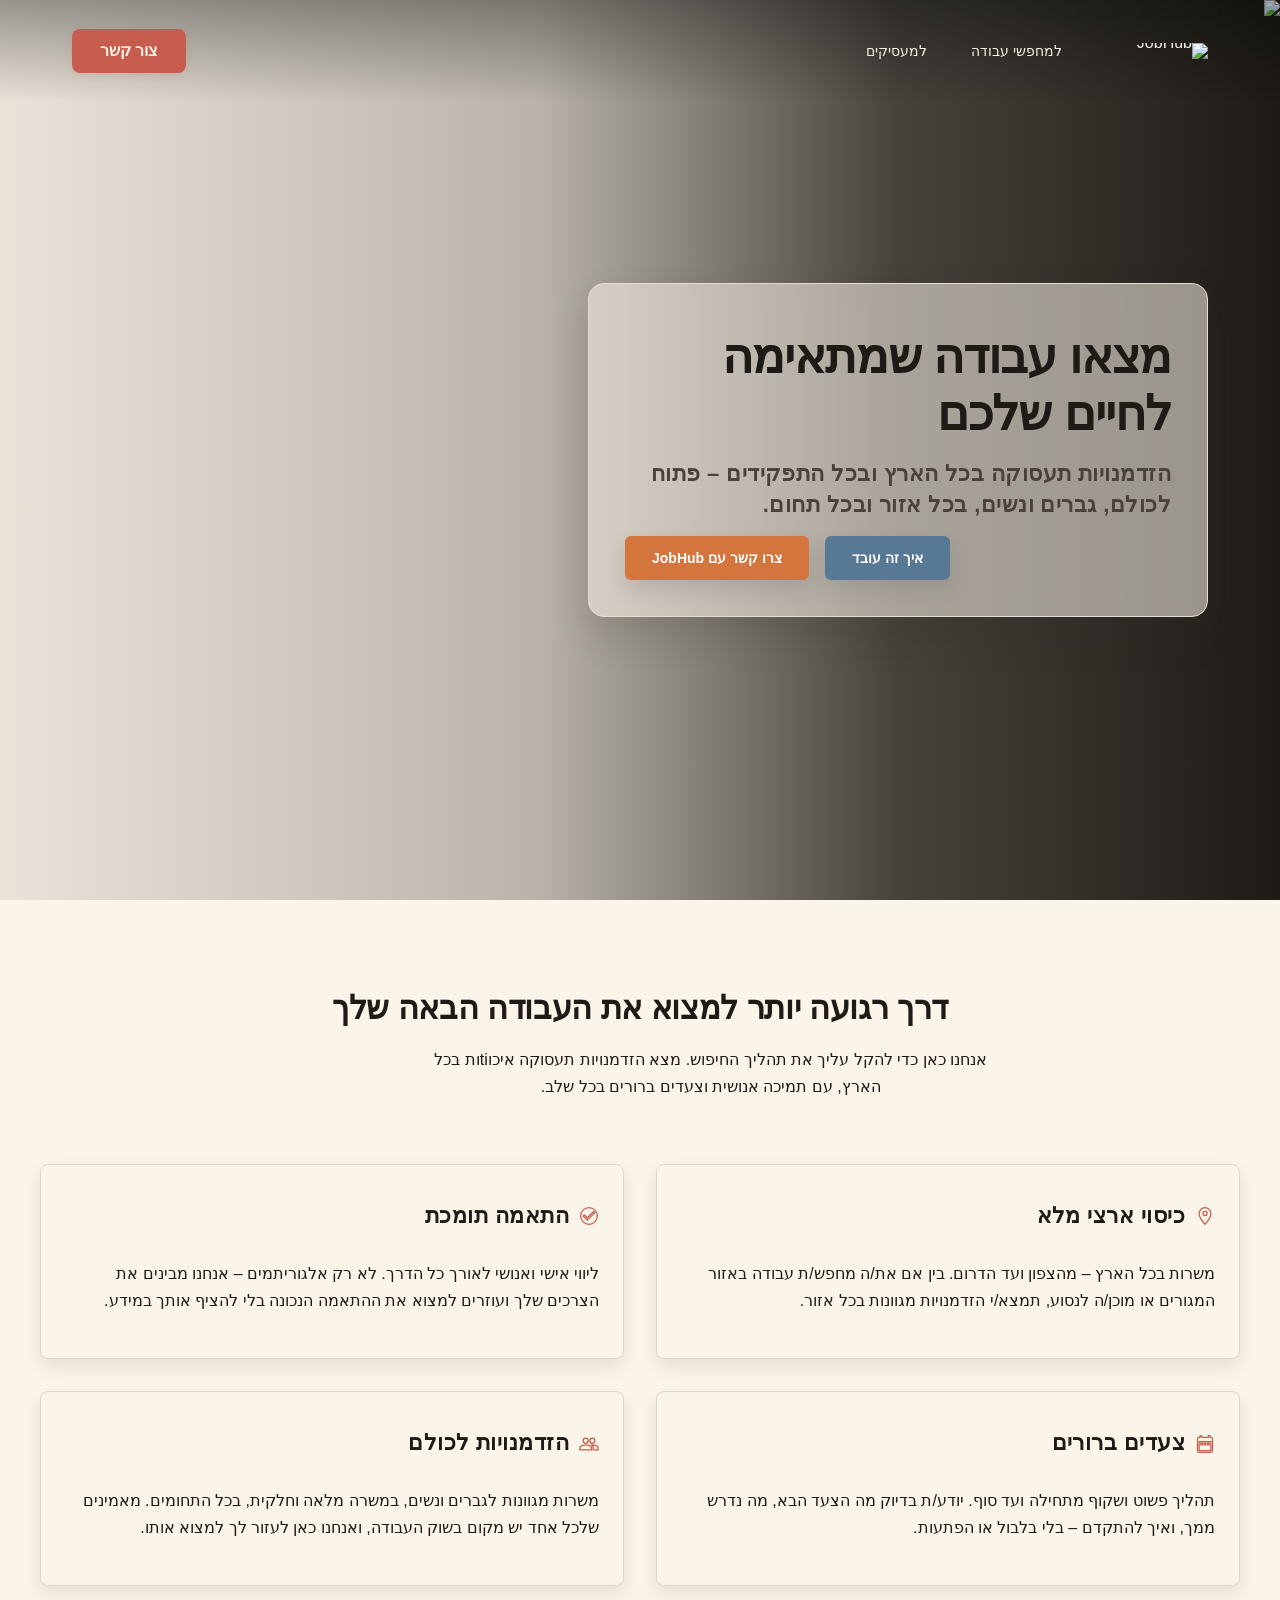
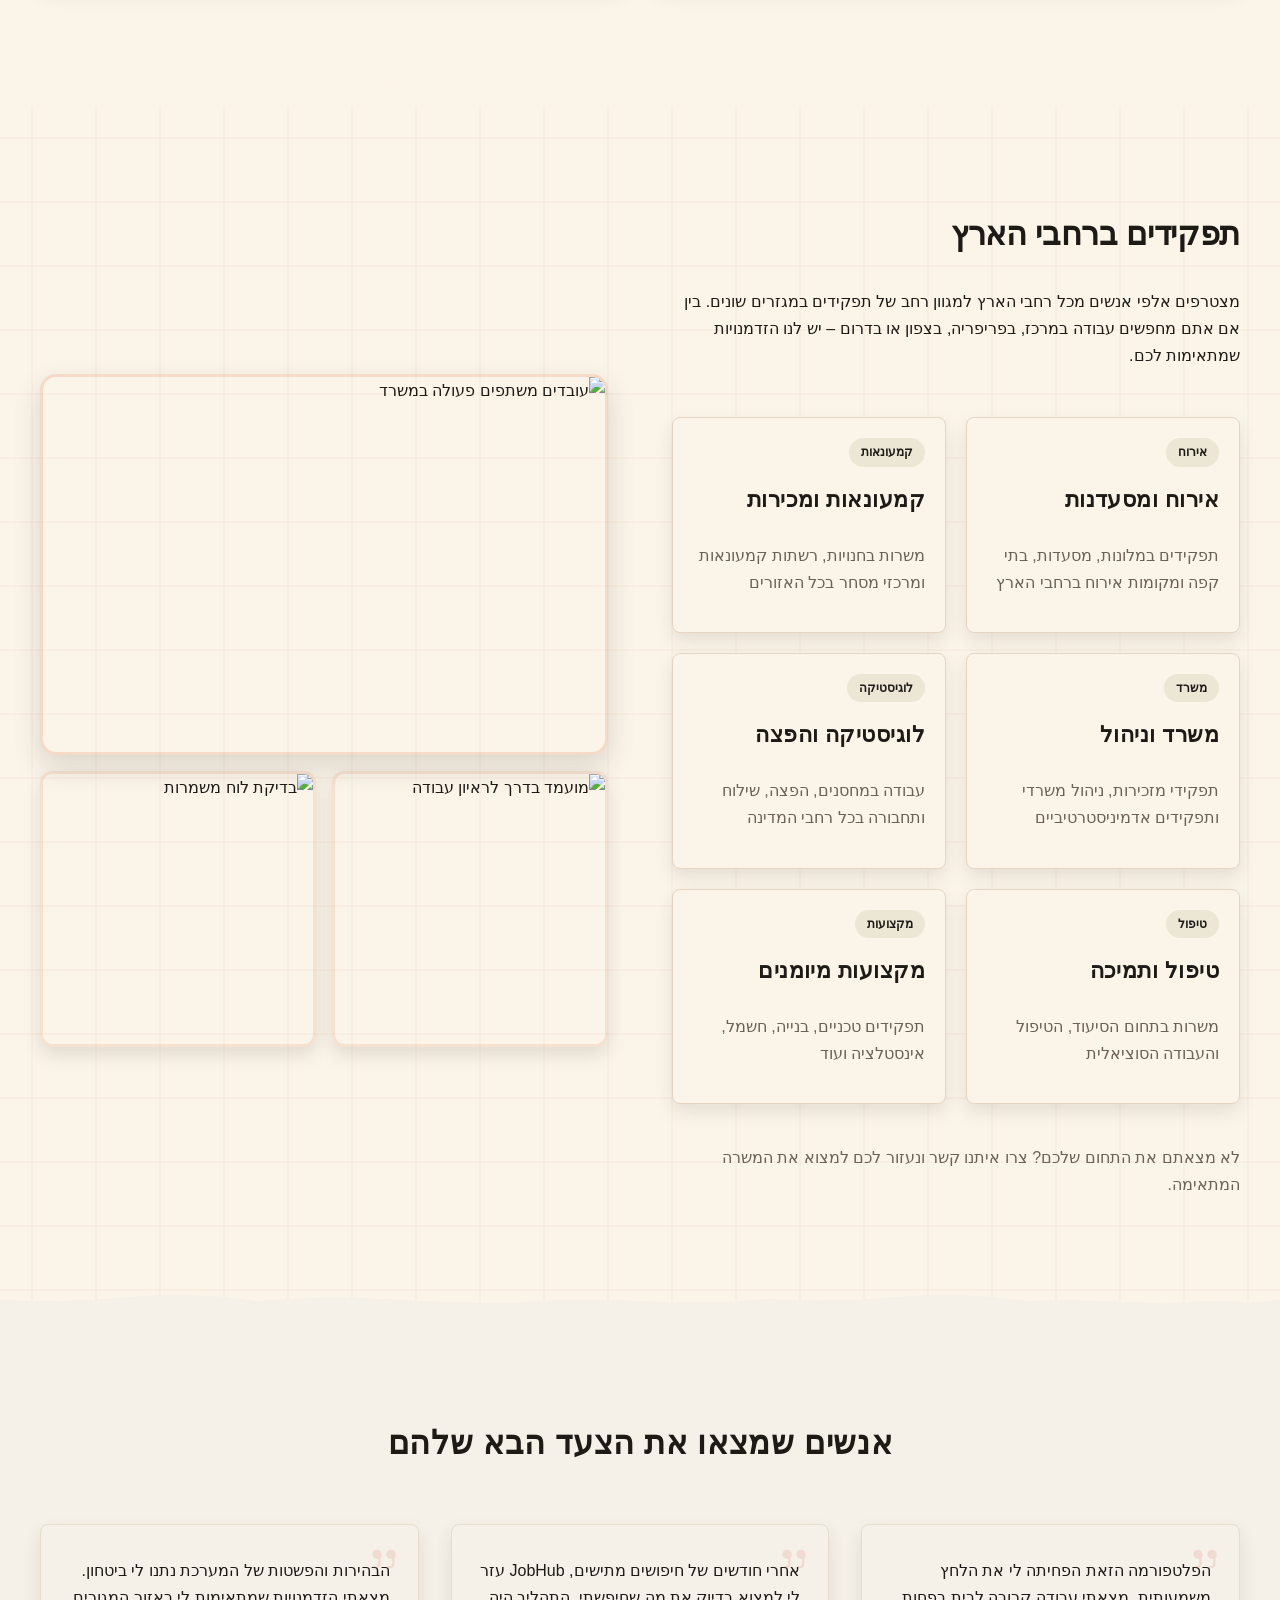
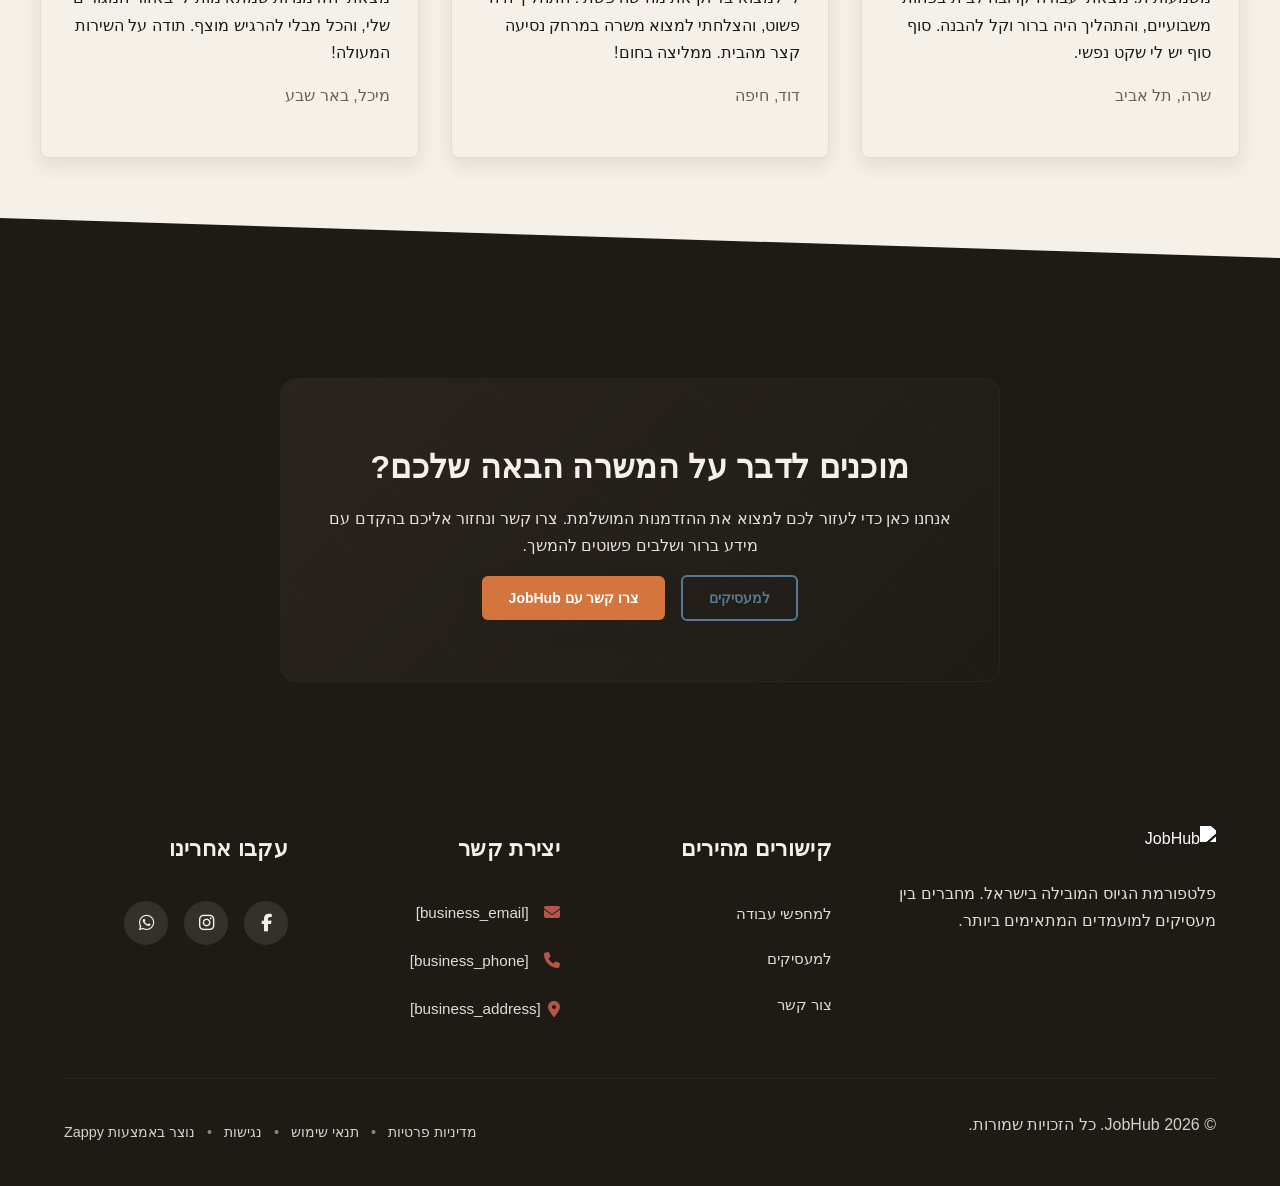
==== public/index.html @ 1d5aaf72 "Initial website commit" ====
<!doctype html><html dir="rtl" lang="he"><head><meta charset="UTF-8"><meta content="width=device-width,initial-scale=1" name="viewport"><meta content="index, follow" name="robots"><title>לוחות דרושים חינמיים לכל המשרות בארץ — JobHub</title><meta content="פלטפורמת הדרושים המובילה בישראל מחברת מעסיקים ומועמדים. גלה אלפי משרות בכל התחומים והאזורים. הצטרף עכשיו והתחל לחפש עבודה בחינם!" name="description"><meta content="לוחות דרושים חינמיים, משרות פנויות, חיפוש עבודה, job boards online, free job boards" name="keywords"><script>!function(){"use strict";var t="a0ca5b32-3d17-4316-a028-c97b0a8980de",e="https://api.zappy5.com/api/analytics/track",a=18e5,n=2592e6,o=!0,i=!0,r=!0;var s=function(){var e="zappy_visitor_"+t,a=null;try{if(a=localStorage.getItem(e)){var o=JSON.parse(a),i=Date.now();if(i-o.created<n)return o.lastSeen=i,localStorage.setItem(e,JSON.stringify(o)),o.id}}catch(t){console.warn("Zappy Analytics: LocalStorage not available")}var r="zv_"+Date.now()+"_"+Math.random().toString(36).substr(2,9);try{localStorage.setItem(e,JSON.stringify({id:r,created:Date.now(),lastSeen:Date.now()}))}catch(t){}return r}(),c=function(){var e="zappy_session_"+t,n=null;try{if(n=sessionStorage.getItem(e)){var o=JSON.parse(n),i=Date.now();if(i-o.timestamp<a)return o.timestamp=i,sessionStorage.setItem(e,JSON.stringify(o)),o.id}}catch(t){console.warn("Zappy Analytics: SessionStorage not available")}var r="zs_"+Date.now()+"_"+Math.random().toString(36).substr(2,9);try{sessionStorage.setItem(e,JSON.stringify({id:r,timestamp:Date.now()}))}catch(t){}return r}();function l(a,n){n=n||{};var o={website_id:t,event_type:a,page_path:window.location.pathname,referrer:document.referrer||"direct",visitor_id:s,session_id:c,metadata:n};if(navigator.sendBeacon){var i=new Blob([JSON.stringify(o)],{type:"application/json"});navigator.sendBeacon(e,i)}else fetch(e,{method:"POST",headers:{"Content-Type":"application/json"},body:JSON.stringify(o),keepalive:!0}).catch(function(t){console.warn("Zappy Analytics: Failed to track event",t)})}o&&l("pageview",{title:document.title,url:window.location.href}),i&&document.addEventListener("click",function(t){var e=t.target;if("BUTTON"===e.tagName||e.closest("button")){var a="BUTTON"===e.tagName?e:e.closest("button");l("click",{element:"button",text:a.textContent.trim().substring(0,100),id:a.id||null,class:a.className||null})}else if("A"===e.tagName||e.closest("a")){var n="A"===e.tagName?e:e.closest("a");l("navigation",{element:"link",text:n.textContent.trim().substring(0,100),href:n.href,external:n.hostname!==window.location.hostname})}},!0),r&&document.addEventListener("submit",function(t){var e=t.target;l("form_submit",{form_id:e.id||null,form_name:e.name||null,form_action:e.action||null,form_method:e.method||"GET"})},!0);var d=Date.now();window.addEventListener("beforeunload",function(){l("page_unload",{time_on_page:Math.floor((Date.now()-d)/1e3),page_path:window.location.pathname})}),window.zappyAnalytics={track:l,getVisitorId:function(){return s},getSessionId:function(){return c}}}()</script><meta content="לוחות דרושים חינמיים לכל המשרות בארץ — JobHub" property="og:title"><meta content="פלטפורמת הדרושים המובילה בישראל מחברת מעסיקים ומועמדים. גלה אלפי משרות בכל התחומים והאזורים. הצטרף עכשיו והתחל לחפש עבודה בחינם!" property="og:description"><meta content="website" property="og:type"><meta content="he_IL" property="og:locale"><meta content="summary_large_image" name="twitter:card"><meta content="לוחות דרושים חינמיים לכל המשרות בארץ — JobHub" name="twitter:title"><meta content="פלטפורמת הדרושים המובילה בישראל מחברת מעסיקים ומועמדים. גלה אלפי משרות בכל התחומים והאזורים. הצטרף עכשיו והתחל לחפש עבודה בחינם!" name="twitter:description"><link href="https://cdnjs.cloudflare.com/ajax/libs/font-awesome/6.4.0/css/all.min.css" rel="stylesheet"><link href="/assets/favicon.ico" rel="icon" type="image/x-icon"><link href="/assets/favicon-16x16.png" rel="icon" type="image/png" sizes="16x16"><link href="/assets/favicon-32x32.png" rel="icon" type="image/png" sizes="32x32"><link href="/assets/favicon-48x48.png" rel="icon" type="image/png" sizes="48x48"><link href="/assets/favicon-192x192.png" rel="icon" type="image/png" sizes="192x192"><link href="/assets/favicon-512x512.png" rel="icon" type="image/png" sizes="512x512"><link href="/assets/apple-touch-icon.png" rel="apple-touch-icon"><link href="https://cdn.jsdelivr.net/npm/vanilla-cookieconsent@3/dist/cookieconsent.css" rel="stylesheet"><script src="https://cdn.jsdelivr.net/npm/vanilla-cookieconsent@3/dist/cookieconsent.umd.js"></script><script src="https://cdn.jsdelivr.net/gh/mickidum/acc_toolbar/acctoolbar/acctoolbar.min.js"></script><link href="/styles.css" rel="stylesheet"><style id="zappy-dropdown-submenu-styles">#navMenu li:has(.sub-menu),.nav-menu li:has(.sub-menu),.navbar li:has(.sub-menu),nav li:has(.sub-menu){position:relative}#navMenu .sub-menu,.nav-menu .sub-menu,.navbar .sub-menu,nav .sub-menu{display:block!important;position:absolute!important;top:100%;left:0;min-width:220px;background:#fff;border-radius:8px;box-shadow:0 8px 25px rgba(0,0,0,.15);padding:8px 0;opacity:0;visibility:hidden;transform:translateY(10px);transition:all .3s ease;z-index:1000;list-style:none;pointer-events:none}#navMenu li:hover>.sub-menu,.nav-menu li:hover>.sub-menu,.navbar li:hover>.sub-menu,nav li:hover>.sub-menu{opacity:1!important;visibility:visible!important;transform:translateY(0)!important;pointer-events:auto!important}.sub-menu li{list-style:none;margin:0;padding:0}.sub-menu a{display:block!important;padding:10px 16px!important;color:var(--text-dark,#333)!important;font-weight:500;text-decoration:none;white-space:nowrap;transition:background-color .2s}.sub-menu a:hover{background-color:#f5f5f5}[dir=rtl] .nav-menu .sub-menu,[dir=rtl] .navbar .sub-menu,[dir=rtl] nav .sub-menu,html[lang=ar] .nav-menu .sub-menu,html[lang=ar] .navbar .sub-menu,html[lang=ar] nav .sub-menu,html[lang=he] .nav-menu .sub-menu,html[lang=he] .navbar .sub-menu,html[lang=he] nav .sub-menu{left:auto!important;right:0!important}.sub-menu:empty,.sub-menu:not(:has(li)),.sub-menu:not(:has(li:not(.zappy-hidden-menu-item))){display:none!important;opacity:0!important;visibility:hidden!important;pointer-events:none!important}li:has(.menu-group-title):hover>.sub-menu{opacity:1!important;visibility:visible!important;transform:translateY(0)!important;pointer-events:auto!important}#navMenu>li>.menu-group-title,.nav-menu>li>.menu-group-title{display:inline-block;padding:.5rem 1rem;cursor:default;user-select:none}@media (max-width:768px){#navMenu .sub-menu,.nav-menu .sub-menu,.navbar .sub-menu,nav .sub-menu{position:static!important;transform:none!important;box-shadow:none!important;background:0 0!important;max-height:0;overflow:hidden;opacity:0;visibility:hidden;transition:max-height .3s ease,opacity .3s ease;padding:0!important;border-radius:0!important}.sub-menu.mobile-expanded{max-height:500px!important;opacity:1!important;visibility:visible!important;padding:8px 0 8px 16px!important}[dir=rtl] .sub-menu.mobile-expanded,html[lang=he] .sub-menu.mobile-expanded{padding:8px 16px 8px 0!important}#navMenu li:hover>.sub-menu,.nav-menu li:hover>.sub-menu,.navbar li:hover>.sub-menu,nav li:hover>.sub-menu{opacity:0;visibility:hidden;pointer-events:none}#navMenu li>.sub-menu.mobile-expanded,.nav-menu li>.sub-menu.mobile-expanded,.navbar li>.sub-menu.mobile-expanded,nav li>.sub-menu.mobile-expanded{opacity:1!important;visibility:visible!important;pointer-events:auto!important}#navMenu li:has(.sub-menu),.nav-menu li:has(.sub-menu),.navbar li:has(.sub-menu),nav li:has(.sub-menu){display:flex!important;flex-wrap:wrap!important;align-items:center!important;position:relative!important;min-height:44px!important}#navMenu li:has(.sub-menu)>a,.nav-menu li:has(.sub-menu)>a,.navbar li:has(.sub-menu)>a,nav li:has(.sub-menu)>a{flex:1!important;min-width:0!important}#navMenu li:has(.sub-menu)>.menu-group-title,.nav-menu li:has(.sub-menu)>.menu-group-title,.navbar li:has(.sub-menu)>.menu-group-title,nav li:has(.sub-menu)>.menu-group-title{flex:1!important;min-width:0!important;padding:0!important;line-height:inherit!important}#navMenu li:has(.sub-menu)>.sub-menu,.nav-menu li:has(.sub-menu)>.sub-menu,.navbar li:has(.sub-menu)>.sub-menu,nav li:has(.sub-menu)>.sub-menu{flex-basis:100%!important;width:100%!important}#navMenu li:has(.sub-menu)>a [class*=arrow],#navMenu li:has(.sub-menu)>a [class*=chevron],.nav-menu li:has(.sub-menu)>a .fa-angle-down,.nav-menu li:has(.sub-menu)>a .fa-chevron-down,.nav-menu li:has(.sub-menu)>a [class*=arrow],.nav-menu li:has(.sub-menu)>a [class*=chevron],nav li:has(.sub-menu)>a [class*=arrow],nav li:has(.sub-menu)>a [class*=chevron]{display:none!important;visibility:hidden!important}.mobile-submenu-toggle{display:flex!important;align-items:center!important;justify-content:center!important;width:44px!important;height:auto!important;background:0 0!important;border:none!important;cursor:pointer!important;color:var(--text-light)!important;position:static!important;flex-shrink:0!important;align-self:stretch!important;z-index:2!important;padding:0!important;margin:0!important}.mobile-submenu-toggle::after{content:''!important;width:0!important;height:0!important;border-left:6px solid transparent!important;border-right:6px solid transparent!important;border-top:7px solid currentColor!important;transition:transform .3s ease!important}.mobile-submenu-toggle.expanded::after{transform:rotate(180deg)!important}.sub-menu a{padding:10px 0!important;display:block!important;color:var(--text-light)!important}.navbar .sub-menu li a,.zappy-products-dropdown .sub-menu a,nav.navbar .sub-menu li a{color:var(--text-light)!important}}@media (min-width:769px){.mobile-submenu-toggle{display:none!important}}</style><style id="mobile-lang-menu-deployed-css">@media (max-width:768px){.lang-switcher,.nav-container .lang-switcher,.nav-cta-container .lang-switcher,.nav-ecommerce-icons .lang-switcher,.nav-icons-left .lang-switcher,.navbar .lang-switcher,.navbar .nav-cta-container .lang-switcher{display:none!important}.mobile-lang-menu{width:100%;border-top:1px solid rgba(128,128,128,.2);padding:8px 0 0 0;margin-top:8px}.mobile-lang-toggle{display:flex!important;align-items:center;justify-content:space-between;width:100%;padding:12px 16px;background:0 0;border:none;cursor:pointer;font-size:15px;color:inherit;font-family:inherit}.mobile-lang-toggle::after{content:'';display:inline-block;width:8px;height:8px;border-right:2px solid currentColor;border-bottom:2px solid currentColor;transform:rotate(45deg);transition:transform .3s ease;margin-left:8px}.mobile-lang-toggle.expanded::after{transform:rotate(-135deg)}.mobile-lang-options{max-height:0;overflow:hidden;transition:max-height .3s ease}.mobile-lang-options.expanded{max-height:300px}.mobile-lang-option{display:flex!important;align-items:center;gap:10px;padding:10px 24px;text-decoration:none;color:inherit;font-size:14px;font-family:inherit}.mobile-lang-option:hover{background:rgba(128,128,128,.1)}.mobile-lang-option.active{font-weight:600;opacity:.7;pointer-events:none}.mobile-lang-option img{width:20px;height:20px;border-radius:50%}}@media (min-width:769px){.mobile-lang-menu{display:none!important}}</style><style id="zappy-widget-visibility">#mic-access-tool-box,#mic-access-tool-general-button,#mic-init-access-tool #mic-access-tool-box,#mic-init-access-tool #mic-access-tool-general-button,#mic-init-access-tool .mic-access-tool-general-button,._access-icon,._access-menu,.mic-access-tool-box,.mic-access-tool-general-button,div[id*=mic-access-tool-box]{display:none!important;visibility:hidden!important;opacity:0!important;pointer-events:none!important}</style></head><body><nav class="navbar" dir="rtl"><button aria-label="Menu" class="mobile-toggle" id="mobileToggle"><svg viewbox="0 0 24 24" fill="none" height="24" width="24" class="hamburger-icon"><path d="M3 12h18M3 6h18M3 18h18" stroke="currentColor" stroke-linecap="round" stroke-width="2"></path></svg><svg viewbox="0 0 24 24" fill="none" height="24" width="24" class="close-icon" style="display:none"><path d="M18 6L6 18M6 6l12 12" stroke="currentColor" stroke-linecap="round" stroke-width="2"></path></svg></button><button aria-label="Call" class="phone-header-btn" data-phone="[business_phone]"><svg viewbox="0 0 24 24" fill="currentColor" height="20" width="20"><path d="M22 16.92v3a2 2 0 0 1-2.18 2 19.79 19.79 0 0 1-8.63-3.07 19.5 19.5 0 0 1-6-6 19.79 19.79 0 0 1-3.07-8.67A2 2 0 0 1 4.11 2h3a2 2 0 0 1 2 1.72 12.84 12.84 0 0 0 .7 2.81 2 2 0 0 1-.45 2.11L8.09 9.91a16 16 0 0 0 6 6l1.27-1.27a2 2 0 0 1 2.11-.45 12.84 12.84 0 0 0 2.81.7A2 2 0 0 1 22 16.92z"></path></svg></button><div class="nav-container"><div class="nav-right-group"><div class="nav-brand"><a href="/" class="logo-link"><img alt="JobHub" src="/assets/business-logo.webp" class="logo"></a></div><ul class="nav-menu" id="navMenu"><li><a href="/job-seekers">למחפשי עבודה</a></li><li><a href="/employers">למעסיקים</a></li></ul></div><div class="nav-cta-container"><a href="/contact" class="nav-cta-btn">צור קשר</a></div></div></nav><script>window.addEventListener("load",function(){const e=document.querySelector(".navbar, nav, header");if(!e)return void console.log("[Navbar] Navbar element not found");let t=document.getElementById("mobileToggle")||document.querySelector(".mobile-toggle")||document.querySelector(".hamburger")||document.querySelector(".hamburger-menu")||document.querySelector(".menu-toggle")||document.querySelector(".burger-menu")||document.querySelector('[aria-label="Menu"]')||document.querySelector('[aria-label="תפריט"]');const o=document.querySelector(".phone-header-btn"),n=window.getComputedStyle(e);let r=n.backgroundColor;if(console.log("[Navbar] Initial navbar background:",r),"transparent"===r||"rgba(0, 0, 0, 0)"===r||r.startsWith("rgba")&&r.includes(", 0)")){const e=n.backgroundImage;if(e&&"none"!==e)console.log("[Navbar] Navbar has background image/gradient, using dark text"),r="rgb(240, 240, 240)";else{const e=window.getComputedStyle(document.body).backgroundColor;console.log("[Navbar] Navbar transparent, using body background:",e),r=e}}const i=r.match(/\d+/g);if(i&&i.length>=3){const e=(.299*parseInt(i[0])+.587*parseInt(i[1])+.114*parseInt(i[2]))/255;console.log("[Navbar] Mobile button colors preserved from Claude CSS (luminance:",e.toFixed(2)+")");const n=document.createElement("style");n.id="zappy-mobile-nav-fix";document.documentElement.lang;document.documentElement.dir,n.textContent='\n        /* Hide mobile buttons on desktop, show only on mobile */\n        @media (min-width: 769px) {\n          .mobile-toggle,\n          .phone-header-btn {\n            display: none !important;\n          }\n        }\n        \n        /* Show and position mobile buttons correctly on mobile */\n        @media (max-width: 768px) {\n          .mobile-toggle,\n          .phone-header-btn {\n            position: absolute !important;\n            top: 50% !important;\n            transform: translateY(-50%) !important;\n            z-index: 1001 !important;\n            display: flex !important;\n            align-items: center !important;\n            justify-content: center !important;\n            width: 36px !important;\n            height: 36px !important;\n            border-radius: 50% !important;\n            border: none !important;\n            cursor: pointer !important;\n            padding: 6px !important;\n            background: none !important;\n            color: var(--nav-text, var(--text-light)) !important;\n          }\n          \n          /* LTR positioning (default): hamburger LEFT, phone RIGHT */\n          html:not([dir="rtl"]):not([lang="he"]):not([lang="ar"]) .mobile-toggle,\n          html[dir="ltr"] .mobile-toggle {\n            left: 12px !important;\n            right: auto !important;\n          }\n          html:not([dir="rtl"]):not([lang="he"]):not([lang="ar"]) .phone-header-btn,\n          html[dir="ltr"] .phone-header-btn {\n            right: 12px !important;\n            left: auto !important;\n          }\n          \n          /* RTL positioning: hamburger RIGHT, phone LEFT */\n          html[dir="rtl"] .mobile-toggle,\n          html[lang="he"] .mobile-toggle,\n          html[lang="ar"] .mobile-toggle {\n            right: 12px !important;\n            left: auto !important;\n          }\n          html[dir="rtl"] .phone-header-btn,\n          html[lang="he"] .phone-header-btn,\n          html[lang="ar"] .phone-header-btn {\n            left: 12px !important;\n            right: auto !important;\n          }\n          \n          /* CRITICAL: Ensure nav-container has min-height on mobile */\n          /* All children are positioned absolutely/fixed on mobile, so height:auto collapses to 0 */\n          .nav-container {\n            min-height: 70px !important;\n            position: relative !important;\n          }\n          \n          /* Ensure SVG icons are properly sized and inherit color */\n          .mobile-toggle svg,\n          .phone-header-btn svg {\n            width: 24px !important;\n            height: 24px !important;\n            /* Don\'t force display - let JavaScript control hamburger/close toggle */\n          }\n          \n          /* Reset nav-cta-container on mobile - remove desktop box-shadow/padding */\n          /* that creates a visible ghost box when CTA button is hidden */\n          .nav-cta-container {\n            box-shadow: none !important;\n            padding: 0 !important;\n          }\n          \n          /* Hide nav-cta-container entirely on mobile when there\'s no lang-switcher */\n          /* (only the CTA button is inside, and it\'s hidden on mobile) */\n          .nav-cta-container:not(:has(.lang-switcher)) {\n            display: none !important;\n          }\n          \n          /* CRITICAL: Prevent hero image fade gradient from bleeding over headline text */\n          /* The .image-fade-gradient has bottom: -30px (extends below parent) */\n          /* On mobile stacked layout, this overlaps the h1 text below the image */\n          .hero-image-column {\n            overflow: hidden !important;\n          }\n          .image-fade-gradient {\n            bottom: 0 !important;\n          }\n          \n          /* Hide desktop language switcher on mobile - hamburger menu handles it */\n          /* High specificity to override stored CSS */\n          .lang-switcher,\n          .nav-cta-container .lang-switcher,\n          .nav-container .lang-switcher,\n          .navbar .lang-switcher,\n          .navbar .nav-cta-container .lang-switcher {\n            display: none !important;\n          }\n        }\n      ';const r=document.getElementById("zappy-mobile-nav-fix");r&&r.remove(),document.head.appendChild(n),console.log("[Navbar] Critical CSS injected for mobile nav positioning");const l=window.innerWidth<=768;if(t){const e=t.querySelector(".hamburger-icon"),o=t.querySelector(".close-icon");e&&(e.style.setProperty("width","24px","important"),e.style.setProperty("height","24px","important"),e.style.setProperty("display","block","important")),o&&(o.style.setProperty("width","24px","important"),o.style.setProperty("height","24px","important"),o.style.setProperty("display","none","important")),l?(t.style.setProperty("position","absolute","important"),t.style.setProperty("top","50%","important"),t.style.setProperty("transform","translateY(-50%)","important"),t.style.setProperty("z-index","1001","important"),t.style.removeProperty("left"),t.style.removeProperty("right"),console.log("[Navbar] Mobile toggle positioning applied (mobile viewport)")):(t.style.removeProperty("position"),t.style.removeProperty("top"),t.style.removeProperty("transform"),t.style.removeProperty("z-index"),t.style.removeProperty("left"),t.style.removeProperty("right"),console.log("[Navbar] Desktop viewport - cleared mobile toggle inline positioning"))}if(o){const e=o.querySelector("svg");e&&(e.style.width="24px",e.style.height="24px",e.setAttribute("width","24"),e.setAttribute("height","24")),l?(o.style.setProperty("position","absolute","important"),o.style.setProperty("top","50%","important"),o.style.setProperty("transform","translateY(-50%)","important"),o.style.setProperty("z-index","1001","important"),o.style.removeProperty("left"),o.style.removeProperty("right"),console.log("[Navbar] Phone button positioning applied (mobile viewport)")):(o.style.removeProperty("position"),o.style.removeProperty("top"),o.style.removeProperty("transform"),o.style.removeProperty("z-index"),o.style.removeProperty("left"),o.style.removeProperty("right"),console.log("[Navbar] Desktop viewport - cleared phone button inline positioning"))}}else console.log("[Navbar] Could not parse background color:",r);t=document.getElementById("mobileToggle")||document.querySelector(".mobile-toggle")||document.querySelector(".hamburger")||document.querySelector(".hamburger-menu")||document.querySelector(".menu-toggle")||document.querySelector(".burger-menu")||document.querySelector('[aria-label="Menu"]')||document.querySelector('[aria-label="תפריט"]');const l=document.getElementById("navMenu")||document.querySelector(".nav-menu")||document.querySelector(".nav-links")||document.querySelector("nav ul:not(.submenu)");if(!t||!l)return void console.log("[Navbar] Mobile toggle or menu not found:",{toggle:!!t,menu:!!l});l.id||(l.id="navMenu"),console.log("[Navbar] Initializing mobile menu...");const a=t.cloneNode(!0);t.parentNode.replaceChild(a,t),a.addEventListener("click",function(e){e.preventDefault(),e.stopPropagation();const t=this.querySelector(".hamburger-icon"),o=this.querySelector(".close-icon");l.classList.contains("active")?(l.classList.remove("active"),t&&t.style.setProperty("display","block","important"),o&&o.style.setProperty("display","none","important"),document.body.style.overflow="",console.log("[Navbar] Menu closed")):(l.classList.add("active"),t&&t.style.setProperty("display","none","important"),o&&o.style.setProperty("display","block","important"),document.body.style.overflow="hidden",console.log("[Navbar] Menu opened"))}),l.querySelectorAll("a").forEach(function(e){e.addEventListener("click",function(){if("#"===this.getAttribute("href"))return;const e=a.querySelector(".hamburger-icon"),t=a.querySelector(".close-icon");l.classList.remove("active"),e&&e.style.setProperty("display","block","important"),t&&t.style.setProperty("display","none","important"),document.body.style.overflow="",console.log("[Navbar] Menu closed (link clicked)")})});var s=l.querySelectorAll(".dropdown-toggle");s.forEach(function(e){e.addEventListener("click",function(e){e.preventDefault(),e.stopPropagation();var t=this.closest(".nav-dropdown");t&&(t.parentNode.querySelectorAll(".nav-dropdown.open").forEach(function(e){e!==t&&e.classList.remove("open")}),t.classList.toggle("open"),console.log("[Navbar] Dropdown toggled:",t.classList.contains("open")?"open":"closed"))})}),document.addEventListener("click",function(e){e.target.closest(".nav-dropdown")||document.querySelectorAll(".nav-dropdown.open").forEach(function(e){e.classList.remove("open")})}),console.log("[Navbar] Dropdown handlers initialized for "+s.length+" dropdowns"),o&&o.addEventListener("click",function(){const e=document.querySelectorAll('a[href^="tel:"]'),t=e.length>0?e[0].getAttribute("href").replace("tel:",""):"[business_phone]";window.location.href="tel:"+t,console.log("[Navbar] Phone button clicked")}),console.log("[Navbar] Mobile menu initialized successfully");const p=function(){const e=document.querySelector(".whatsapp-float");e&&(window.innerWidth>=769?(e.style.setProperty("display","none","important"),e.style.setProperty("visibility","hidden","important"),e.style.setProperty("opacity","0","important"),e.style.setProperty("pointer-events","none","important"),console.log("[WhatsApp] Button hidden on desktop")):(e.style.removeProperty("display"),e.style.removeProperty("visibility"),e.style.removeProperty("opacity"),e.style.removeProperty("pointer-events"),console.log("[WhatsApp] Button visible on mobile")))};let c;p(),window.addEventListener("resize",function(){clearTimeout(c),c=setTimeout(p,100)})})</script><main><section class="index-hero-section" data-layout-spec="בית-hero" data-hero-type="fullscreen-scrim"><div class="index-hero-section__bg-wrapper"><img alt="עובד מחפש עבודה במסגרת מקצועית" src="/assets/site-index-hero-bg.webp" data-context="Natural-light candid portrait of a diverse worker in everyday Israeli workplace setting – warm, authentic, hopeful atmosphere. Shot with shallow depth of field showing a professional in their 30s-40s smiling gently, looking toward camera with confidence. Background softly blurred showing modern office or workshop environment. Golden hour lighting, warm color grading with earthy tones. Documentary style photography emphasizing human connection and opportunity. Image should feel inclusive, welcoming, and professional yet approachable." data-placeholder="index-hero-bg" height="1080" width="1920" class="index-hero-section__bg-image" data-hero-bg="true" data-preserve-bg="0"></div><div class="index-hero-section__scrim" aria-hidden="true"></div><div class="index-hero-section__content-wrapper"><div class="index-hero-section__overlay-card"><h1 class="index-hero-section__headline">מצאו עבודה שמתאימה לחיים שלכם</h1><h3 class="index-hero-section__subtitle">הזדמנויות תעסוקה בכל הארץ ובכל התפקידים – פתוח לכולם, גברים ונשים, בכל אזור ובכל תחום.</h3><div class="index-hero-section__cta-group"><a href="/contact" class="index-hero-section__btn index-hero-section__btn--primary">צרו קשר עם JobHub</a><a href="/job-seekers" class="index-hero-section__btn index-hero-section__btn--secondary">איך זה עובד</a></div></div></div></section><section class="index-benefits-section" data-layout-spec="בית-benefits"><div class="index-benefits-container"><div class="index-benefits-header"><h2>דרך רגועה יותר למצוא את העבודה הבאה שלך</h2><p class="index-benefits-intro">אנחנו כאן כדי להקל עליך את תהליך החיפוש. מצא הזדמנויות תעסוקה איכוtiות בכל הארץ, עם תמיכה אנושית וצעדים ברורים בכל שלב.</p></div><div class="index-benefits-grid"><article class="index-benefits-card"><div class="index-benefits-card-content"><h3><svg viewbox="0 0 24 24" fill="none" height="20" width="20" class="index-benefits-icon" xmlns="http://www.w3.org/2000/svg" data-element-type="icon" data-icon-type="svg"><path d="M12 2C8.13 2 5 5.13 5 9c0 5.25 7 13 7 13s7-7.75 7-13c0-3.87-3.13-7-7-7zm0 9.5c-1.38 0-2.5-1.12-2.5-2.5s1.12-2.5 2.5-2.5 2.5 1.12 2.5 2.5-1.12 2.5-2.5 2.5z" stroke="currentColor" stroke-linecap="round" stroke-width="1.5" stroke-linejoin="round"></path></svg>כיסוי ארצי מלא</h3><p>משרות בכל הארץ – מהצפון ועד הדרום. בין אם את/ה מחפש/ת עבודה באזור המגורים או מוכן/ה לנסוע, תמצא/י הזדמנויות מגוונות בכל אזור.</p></div></article><article class="index-benefits-card"><div class="index-benefits-card-content"><h3><svg viewbox="0 0 24 24" fill="none" height="20" width="20" class="index-benefits-icon" xmlns="http://www.w3.org/2000/svg" data-element-type="icon" data-icon-type="svg"><path d="M12 2C6.48 2 2 6.48 2 12s4.48 10 10 10 10-4.48 10-10S17.52 2 12 2zm-2 15l-5-5 1.41-1.41L10 14.17l7.59-7.59L19 8l-9 9z" stroke="currentColor" stroke-linecap="round" stroke-width="1.5" stroke-linejoin="round"></path></svg>התאמה תומכת</h3><p>ליווי אישי ואנושי לאורך כל הדרך. לא רק אלגוריתמים – אנחנו מבינים את הצרכים שלך ועוזרים למצוא את ההתאמה הנכונה בלי להציף אותך במידע.</p></div></article><article class="index-benefits-card"><div class="index-benefits-card-content"><h3><svg viewbox="0 0 24 24" fill="none" height="20" width="20" class="index-benefits-icon" xmlns="http://www.w3.org/2000/svg" data-element-type="icon" data-icon-type="svg"><path d="M9 11H7v2h2v-2zm4 0h-2v2h2v-2zm4 0h-2v2h2v-2zm2-7h-1V2h-2v2H8V2H6v2H5c-1.11 0-1.99.9-1.99 2L3 20c0 1.1.89 2 2 2h14c1.1 0 2-.9 2-2V6c0-1.1-.9-2-2-2zm0 16H5V9h14v11z" stroke="currentColor" stroke-linecap="round" stroke-width="1.5" stroke-linejoin="round"></path></svg>צעדים ברורים</h3><p>תהליך פשוט ושקוף מתחילה ועד סוף. יודע/ת בדיוק מה הצעד הבא, מה נדרש ממך, ואיך להתקדם – בלי בלבול או הפתעות.</p></div></article><article class="index-benefits-card"><div class="index-benefits-card-content"><h3><svg viewbox="0 0 24 24" fill="none" height="20" width="20" class="index-benefits-icon" xmlns="http://www.w3.org/2000/svg" data-element-type="icon" data-icon-type="svg"><path d="M16 11c1.66 0 2.99-1.34 2.99-3S17.66 5 16 5c-1.66 0-3 1.34-3 3s1.34 3 3 3zm-8 0c1.66 0 2.99-1.34 2.99-3S9.66 5 8 5C6.34 5 5 6.34 5 8s1.34 3 3 3zm0 2c-2.33 0-7 1.17-7 3.5V19h14v-2.5c0-2.33-4.67-3.5-7-3.5zm8 0c-.29 0-.62.02-.97.05 1.16.84 1.97 1.97 1.97 3.45V19h6v-2.5c0-2.33-4.67-3.5-7-3.5z" stroke="currentColor" stroke-linecap="round" stroke-width="1.5" stroke-linejoin="round"></path></svg>הזדמנויות לכולם</h3><p>משרות מגוונות לגברים ונשים, במשרה מלאה וחלקית, בכל התחומים. מאמינים שלכל אחד יש מקום בשוק העבודה, ואנחנו כאן לעזור לך למצוא אותו.</p></div></article></div></div><div class="index-benefits-divider-wrapper"><svg viewbox="0 0 1200 60" xmlns="http://www.w3.org/2000/svg" aria-hidden="true" data-no-icon-edit="true" preserveaspectratio="none"><path d="M0,60 L0,35 Q100,28 200,32 T400,35 Q500,30 600,35 T800,32 Q900,35 1000,30 T1200,35 L1200,60 Z" fill="#FBF4E9"></path></svg></div></section><section class="index-showcase-section" data-layout-spec="בית-showcase"><div class="index-showcase-container"><div class="index-showcase-content"><div class="index-showcase-text"><h2>תפקידים ברחבי הארץ</h2><p>מצטרפים אלפי אנשים מכל רחבי הארץ למגוון רחב של תפקידים במגזרים שונים. בין אם אתם מחפשים עבודה במרכז, בפריפריה, בצפון או בדרום – יש לנו הזדמנויות שמתאימות לכם.</p></div><div class="index-showcase-grid"><div class="index-showcase-category-card"><span class="index-showcase-tag">אירוח</span><h3>אירוח ומסעדנות</h3><p>תפקידים במלונות, מסעדות, בתי קפה ומקומות אירוח ברחבי הארץ</p></div><div class="index-showcase-category-card"><span class="index-showcase-tag">קמעונאות</span><h3>קמעונאות ומכירות</h3><p>משרות בחנויות, רשתות קמעונאות ומרכזי מסחר בכל האזורים</p></div><div class="index-showcase-category-card"><span class="index-showcase-tag">משרד</span><h3>משרד וניהול</h3><p>תפקידי מזכירות, ניהול משרדי ותפקידים אדמיניסטרטיביים</p></div><div class="index-showcase-category-card"><span class="index-showcase-tag">לוגיסטיקה</span><h3>לוגיסטיקה והפצה</h3><p>עבודה במחסנים, הפצה, שילוח ותחבורה בכל רחבי המדינה</p></div><div class="index-showcase-category-card"><span class="index-showcase-tag">טיפול</span><h3>טיפול ותמיכה</h3><p>משרות בתחום הסיעוד, הטיפול והעבודה הסוציאלית</p></div><div class="index-showcase-category-card"><span class="index-showcase-tag">מקצועות</span><h3>מקצועות מיומנים</h3><p>תפקידים טכניים, בנייה, חשמל, אינסטלציה ועוד</p></div></div><p class="index-showcase-footer-text">לא מצאתם את התחום שלכם? צרו איתנו קשר ונעזור לכם למצוא את המשרה המתאימה.</p></div><div class="index-showcase-imagery"><div class="index-showcase-mosaic"><div class="index-showcase-mosaic-large"><img alt="עובדים משתפים פעולה במשרד" src="/assets/site-index-showcase-image-1.webp" data-context="Natural-light candid photo of two diverse workers (man and woman) collaborating in a modern office space, reviewing documents together with warm ambient lighting, authentic workplace scene for recruitment platform" data-placeholder="index-showcase-image-1" height="400" width="600"></div><div class="index-showcase-mosaic-small-row"><div class="index-showcase-mosaic-small"><img alt="מועמד בדרך לראיון עבודה" src="/assets/site-index-showcase-image-2.webp" data-context="Authentic photo of a young professional commuting, checking phone for job updates while waiting at a bus stop or train station, natural daylight, casual clothing, hopeful expression" data-placeholder="index-showcase-image-2" height="300" width="300"></div><div class="index-showcase-mosaic-small"><img alt="בדיקת לוח משמרות" src="/assets/site-index-showcase-image-3.webp" data-context="Close-up candid shot of hands holding a work schedule or shift planner on a tablet/clipboard, warm natural lighting, workplace environment visible in soft background blur" data-placeholder="index-showcase-image-3" height="300" width="300"></div></div></div></div></div><div class="index-showcase-divider-wrapper"><svg viewbox="0 0 1200 60" xmlns="http://www.w3.org/2000/svg" aria-hidden="true" data-no-icon-edit="true" preserveaspectratio="none"><defs><linearGradient id="index-showcase-gradient" x1="0%" x2="0%" y1="0%" y2="100%"><stop offset="0%" style="stop-color:#587995;stop-opacity:0.3"></stop><stop offset="100%" style="stop-color:#587995;stop-"></stop></linearGradient></defs><path d="M0,60 L0,25 Q60,28 120,22 T240,26 Q300,20 360,24 T480,28 Q540,22 600,26 T720,24 Q780,28 840,22 T960,26 Q1020,24 1080,28 T1200,25 L1200,60 Z" fill="var(--bg-light)"></path><path d="M0,60 L0,30 Q50,26 100,32 T200,28 Q250,34 300,27 T400,31 Q450,29 500,33 T600,28 Q650,32 700,29 T800,33 Q850,27 900,31 T1000,29 Q1050,33 1100,28 T1200,30 L1200,60 Z" fill="var(--bg-light)"></path></svg></div></section><section class="index-testimonials-section" data-layout-spec="בית-testimonials"><div class="index-testimonials-container"><div class="index-testimonials-header"><h2>אנשים שמצאו את הצעד הבא שלהם</h2></div><div class="index-testimonials-grid"><div class="index-testimonials-card"><svg viewbox="0 0 24 24" fill="none" height="28" width="28" class="index-testimonials-quote-icon" xmlns="http://www.w3.org/2000/svg" aria-hidden="true" data-no-icon-edit="true"><path d="M10 8C10 5.79086 8.20914 4 6 4C3.79086 4 2 5.79086 2 8C2 10.2091 3.79086 12 6 12C6.34783 12 6.68406 11.9565 7 11.8761V16C7 17.1046 6.10457 18 5 18H4C3.44772 18 3 18.4477 3 19C3 19.5523 3.44772 20 4 20H5C7.20914 20 9 18.2091 9 16V10.8761C9.68406 10.4783 10 9.79086 10 9C10 8.44772 10 8.44772 10 8ZM22 8C22 5.79086 20.2091 4 18 4C15.7909 4 14 5.79086 14 8C14 10.2091 15.7909 12 18 12C18.3478 12 18.6841 11.9565 19 11.8761V16C19 17.1046 18.1046 18 17 18H16C15.4477 18 15 18.4477 15 19C15 19.5523 15.4477 20 16 20H17C19.2091 20 21 18.2091 21 16V10.8761C21.6841 10.4783 22 9.79086 22 9C22 8.44772 22 8.44772 22 8Z" fill="currentColor" opacity="0.15"></path></svg><p class="index-testimonials-quote">הפלטפורמה הזאת הפחיתה לי את הלחץ משמעותית. מצאתי עבודה קרובה לבית בפחות משבועיים, והתהליך היה ברור וקל להבנה. סוף סוף יש לי שקט נפשי.</p><p class="index-testimonials-attribution">שרה, תל אביב</p></div><div class="index-testimonials-card"><svg viewbox="0 0 24 24" fill="none" height="28" width="28" class="index-testimonials-quote-icon" xmlns="http://www.w3.org/2000/svg" aria-hidden="true" data-no-icon-edit="true"><path d="M10 8C10 5.79086 8.20914 4 6 4C3.79086 4 2 5.79086 2 8C2 10.2091 3.79086 12 6 12C6.34783 12 6.68406 11.9565 7 11.8761V16C7 17.1046 6.10457 18 5 18H4C3.44772 18 3 18.4477 3 19C3 19.5523 3.44772 20 4 20H5C7.20914 20 9 18.2091 9 16V10.8761C9.68406 10.4783 10 9.79086 10 9C10 8.44772 10 8.44772 10 8ZM22 8C22 5.79086 20.2091 4 18 4C15.7909 4 14 5.79086 14 8C14 10.2091 15.7909 12 18 12C18.3478 12 18.6841 11.9565 19 11.8761V16C19 17.1046 18.1046 18 17 18H16C15.4477 18 15 18.4477 15 19C15 19.5523 15.4477 20 16 20H17C19.2091 20 21 18.2091 21 16V10.8761C21.6841 10.4783 22 9.79086 22 9C22 8.44772 22 8.44772 22 8Z" fill="currentColor" opacity="0.15"></path></svg><p class="index-testimonials-quote">אחרי חודשים של חיפושים מתישים, JobHub עזר לי למצוא בדיוק את מה שחיפשתי. התהליך היה פשוט, והצלחתי למצוא משרה במרחק נסיעה קצר מהבית. ממליצה בחום!</p><p class="index-testimonials-attribution">דוד, חיפה</p></div><div class="index-testimonials-card"><svg viewbox="0 0 24 24" fill="none" height="28" width="28" class="index-testimonials-quote-icon" xmlns="http://www.w3.org/2000/svg" aria-hidden="true" data-no-icon-edit="true"><path d="M10 8C10 5.79086 8.20914 4 6 4C3.79086 4 2 5.79086 2 8C2 10.2091 3.79086 12 6 12C6.34783 12 6.68406 11.9565 7 11.8761V16C7 17.1046 6.10457 18 5 18H4C3.44772 18 3 18.4477 3 19C3 19.5523 3.44772 20 4 20H5C7.20914 20 9 18.2091 9 16V10.8761C9.68406 10.4783 10 9.79086 10 9C10 8.44772 10 8.44772 10 8ZM22 8C22 5.79086 20.2091 4 18 4C15.7909 4 14 5.79086 14 8C14 10.2091 15.7909 12 18 12C18.3478 12 18.6841 11.9565 19 11.8761V16C19 17.1046 18.1046 18 17 18H16C15.4477 18 15 18.4477 15 19C15 19.5523 15.4477 20 16 20H17C19.2091 20 21 18.2091 21 16V10.8761C21.6841 10.4783 22 9.79086 22 9C22 8.44772 22 8.44772 22 8Z" fill="currentColor" opacity="0.15"></path></svg><p class="index-testimonials-quote">הבהירות והפשטות של המערכת נתנו לי ביטחון. מצאתי הזדמנויות שמתאימות לי באזור המגורים שלי, והכל מבלי להרגיש מוצף. תודה על השירות המעולה!</p><p class="index-testimonials-attribution">מיכל, באר שבע</p></div></div></div><div class="index-testimonials-divider-wrapper"><svg viewbox="0 0 1200 80" xmlns="http://www.w3.org/2000/svg" aria-hidden="true" data-no-icon-edit="true" preserveaspectratio="none"><path d="M0,80 L0,0 L1200,40 L1200,80 Z" fill="var(--bg-dark)"></path></svg></div></section><section class="index-cta-section" data-layout-spec="בית-cta"><div class="index-cta-container"><div class="index-cta-card"><h2>מוכנים לדבר על המשרה הבאה שלכם?</h2><p>אנחנו כאן כדי לעזור לכם למצוא את ההזדמנות המושלמת. צרו קשר ונחזור אליכם בהקדם עם מידע ברור ושלבים פשוטים להמשך.</p><div class="index-cta-buttons"><a href="/contact" class="btn-primary">צרו קשר עם JobHub</a><a href="/employers" class="btn-secondary-outline">למעסיקים</a></div></div></div></section></main><footer class="site-footer"><div class="footer-container"><div class="footer-top"><div class="footer-column footer-about"><img alt="JobHub" src="/assets/business-logo.webp" class="logo"><p class="footer-description">פלטפורמת הגיוס המובילה בישראל. מחברים בין מעסיקים למועמדים המתאימים ביותר.</p></div><div class="footer-column footer-links"><h3 class="footer-title">קישורים מהירים</h3><ul class="footer-menu"><li><a href="/job-seekers">למחפשי עבודה</a></li><li><a href="/employers">למעסיקים</a></li><li><a href="/contact">צור קשר</a></li></ul></div><div class="footer-column footer-contact"><h3 class="footer-title">יצירת קשר</h3><ul class="contact-list"><li><i class="fas fa-envelope"></i><a href="mailto:[business_email]">[business_email]</a></li><li><i class="fas fa-phone"></i><a href="tel:[business_phone]">[business_phone]</a></li><li><a href="/"><i class="fas fa-map-marker-alt"></i><span>[business_address]</span></a></li></ul></div><div class="footer-column footer-social"><h3 class="footer-title">עקבו אחרינו</h3><div class="social-links"><a href="[facebook_handle]" aria-label="Facebook" rel="noopener" target="_blank"><i class="fab fa-facebook-f"></i></a><a href="[instagram_handle]" aria-label="Instagram" rel="noopener" target="_blank"><i class="fab fa-instagram"></i></a><a href="[whatsapp_handle]" aria-label="WhatsApp" rel="noopener" target="_blank"><i class="fab fa-whatsapp"></i></a></div></div></div><div class="footer-bottom"><div class="footer-bottom-content"><p class="copyright">© 2026 JobHub. כל הזכויות שמורות.</p><div class="footer-bottom-links"><a href="/privacy">מדיניות פרטיות</a><span class="separator">•</span><a href="/terms">תנאי שימוש</a><span class="separator">•</span><a href="/accessibility">נגישות</a><span class="separator">•</span><a href="https://zappy5.com" class="zappy-attribution" target="_blank">נוצר באמצעות Zappy</a></div></div></div></div></footer><a href="https://wa.me/[whatsapp_handle]" class="whatsapp-float" aria-label="WhatsApp"><i class="fab fa-whatsapp"></i></a><div data-integration="accessibility:toolbar"></div><script src="/script.js"></script><script id="zappy-mobile-submenu-script">!function(){function e(){if(window.innerWidth>768)return document.querySelectorAll(".mobile-submenu-toggle").forEach(function(e){e.remove()}),void document.querySelectorAll(".sub-menu.mobile-expanded").forEach(function(e){e.classList.remove("mobile-expanded")});document.querySelectorAll(".nav-menu li:has(.sub-menu), nav li:has(.sub-menu), .navbar li:has(.sub-menu), #navMenu li:has(.sub-menu)").forEach(function(e){if(!e.querySelector(".mobile-submenu-toggle")){var t=e.querySelector(".sub-menu"),n=e.querySelector(":scope > a");if(t&&n){var o=document.createElement("button");o.className="mobile-submenu-toggle",o.setAttribute("aria-label","Toggle submenu"),o.setAttribute("type","button"),n.insertAdjacentElement("afterend",o),o.addEventListener("click",function(e){e.preventDefault(),e.stopPropagation(),document.querySelectorAll(".sub-menu.mobile-expanded").forEach(function(e){if(e!==t){e.classList.remove("mobile-expanded");var n=e.parentElement.querySelector(".mobile-submenu-toggle");n&&n.classList.remove("expanded")}}),t.classList.toggle("mobile-expanded"),o.classList.toggle("expanded")})}}})}var t;"loading"===document.readyState?document.addEventListener("DOMContentLoaded",e):e(),window.addEventListener("resize",function(){clearTimeout(t),t=setTimeout(e,250)});var n=new MutationObserver(function(t){t.forEach(function(t){if("attributes"===t.type){var n=t.target;n.classList&&(n.classList.contains("active")||n.classList.contains("open"))&&setTimeout(e,100)}})});setTimeout(function(){document.querySelectorAll(".mobile-menu, .nav-menu, #navMenu, nav").forEach(function(e){n.observe(e,{attributes:!0,attributeFilter:["class","style"]})})},500)}()</script><script id="zappy-navbar-scroll-effect">!function(){var e=document.querySelector("nav.navbar,.navbar:not(.zappy-catalog-menu)"),t=document.querySelector(".zappy-catalog-menu,#zappy-catalog-menu");if(e){var r="rgba(30,27,22,0.85)",o=getComputedStyle(document.documentElement),a=(o.getPropertyValue("--text-dark").trim(),o.getPropertyValue("--text-light").trim()||"#ffffff");e.style.transition="background 0.3s ease,backdrop-filter 0.3s ease,-webkit-backdrop-filter 0.3s ease,box-shadow 0.3s ease",t&&(t.style.transition="background 0.3s ease,backdrop-filter 0.3s ease,-webkit-backdrop-filter 0.3s ease");var s="a,.navbar-brand,.navbar-brand a,.dropdown-toggle,.mobile-toggle,.phone-header-btn,.mobile-hamburger-btn,.mobile-close-btn,.mobile-submenu-toggle,.nav-link",n=["cart-link","login-link","nav-search-toggle","search-toggle"];window.addEventListener("scroll",w,{passive:!0}),window.addEventListener("resize",w,{passive:!0}),w();var l=document.querySelector('section[class*="hero"],[data-hero-type],main>section:first-child'),i=!1;if(l){var d=getComputedStyle(l),p=d.backgroundImage;if(p&&"none"!==p)if(-1!==p.indexOf("url(")){var c=d.backgroundColor.match(/\d+/g);i=!(c&&c.length>=3)||v(parseInt(c[0]),parseInt(c[1]),parseInt(c[2]))<.4}else if(-1!==p.indexOf("gradient")){var b=p.match(/rgba?\(\s*(\d+)\s*,\s*(\d+)\s*,\s*(\d+)/g);if(b&&b.length>0){for(var y=0,g=0;g<b.length;g++){var m=b[g].match(/\d+/g);y+=v(parseInt(m[0]),parseInt(m[1]),parseInt(m[2]))}i=y/b.length<.4}else i=!0}else i=!0;else{var u=d.backgroundColor.match(/\d+/g);u&&u.length>=3&&(i=v(parseInt(u[0]),parseInt(u[1]),parseInt(u[2]))<.4)}}i||(window.removeEventListener("scroll",w),window.removeEventListener("resize",w),e.classList.add("scrolled"),window.innerWidth>768&&(e.style.setProperty("--frosted-text",a),e.style.setProperty("background-image","none","important"),e.style.setProperty("background-color",r,"important"),e.style.backdropFilter="blur(12px)",e.style.webkitBackdropFilter="blur(12px)",e.style.boxShadow="0 2px 16px rgba(0,0,0,0.12)",k(e,a)),t&&(t.classList.add("scrolled"),window.innerWidth>768&&(t.style.setProperty("background",r,"important"),t.style.setProperty("backdrop-filter","blur(12px)","important"),t.style.setProperty("-webkit-backdrop-filter","blur(12px)","important"),k(t,a))),window._zappyNavNoDarkHero=!0)}function k(e,t){for(var r=e.querySelectorAll(s),o=0;o<r.length;o++){var a=!1;(r[o].closest(".sub-menu")||r[o].closest(".dropdown-menu"))&&(a=!0);for(var l=0;l<n.length;l++)if(r[o].classList.contains(n[l])){a=!0;break}a||r[o].style.setProperty("color",t,"important")}}function f(e){for(var t=e.querySelectorAll(s),r=0;r<t.length;r++)t[r].closest(".sub-menu")||t[r].closest(".dropdown-menu")||t[r].style.removeProperty("color")}function w(){if(!window._zappyNavNoDarkHero){if(window.innerWidth<=768)return e.classList.remove("scrolled"),f(e),void(t&&(t.classList.remove("scrolled"),f(t)));(window.scrollY||window.pageYOffset)>60?(e.classList.add("scrolled"),e.style.setProperty("background-color",r,"important"),e.style.setProperty("background-image","none","important"),e.style.setProperty("--frosted-text",a),e.style.backdropFilter="blur(12px)",e.style.webkitBackdropFilter="blur(12px)",e.style.boxShadow="0 2px 16px rgba(0,0,0,0.12)",k(e,a),t&&(t.classList.add("scrolled"),t.style.setProperty("background",r,"important"),t.style.setProperty("backdrop-filter","blur(12px)","important"),t.style.setProperty("-webkit-backdrop-filter","blur(12px)","important"),k(t,a))):(e.classList.remove("scrolled"),e.style.setProperty("background-color","transparent","important"),e.style.removeProperty("background-image"),e.style.removeProperty("--frosted-text"),e.style.backdropFilter="none",e.style.webkitBackdropFilter="none",e.style.boxShadow="none",f(e),t&&(t.classList.remove("scrolled"),t.style.setProperty("background","transparent","important"),t.style.setProperty("backdrop-filter","none","important"),t.style.setProperty("-webkit-backdrop-filter","none","important"),f(t)))}}function v(e,t,r){return t/=255,r/=255,.2126*(e=(e/=255)<=.03928?e/12.92:Math.pow((e+.055)/1.055,2.4))+.7152*(t=t<=.03928?t/12.92:Math.pow((t+.055)/1.055,2.4))+.0722*(r=r<=.03928?r/12.92:Math.pow((r+.055)/1.055,2.4))}}()</script><script id="zappy-mobile-lang-menu-script">!function(){function e(){if(window.innerWidth>768){var e=document.querySelector(".mobile-lang-menu");e&&e.remove()}else if(!document.querySelector(".mobile-lang-menu")){var n=document.querySelector(".lang-switcher");if(n){var a=n.querySelector(".lang-switcher-dropdown");if(a){var i=a.querySelectorAll(".lang-option");if(0!==i.length){var t=document.getElementById("navMenu")||document.querySelector(".nav-menu")||document.querySelector("nav ul");if(t){var l=document.documentElement.lang||"en",s=document.createElement("div");s.className="mobile-lang-menu";var c={he:{name:"עברית",flag:"https://api.iconify.design/circle-flags/il.svg"},en:{name:"English",flag:"https://api.iconify.design/circle-flags/us.svg"},ar:{name:"العربية",flag:"https://api.iconify.design/circle-flags/sa.svg"},fr:{name:"Français",flag:"https://api.iconify.design/circle-flags/fr.svg"},es:{name:"Español",flag:"https://api.iconify.design/circle-flags/es.svg"},de:{name:"Deutsch",flag:"https://api.iconify.design/circle-flags/de.svg"},ru:{name:"Русский",flag:"https://api.iconify.design/circle-flags/ru.svg"},zh:{name:"中文",flag:"https://api.iconify.design/circle-flags/cn.svg"},ja:{name:"日本語",flag:"https://api.iconify.design/circle-flags/jp.svg"},pt:{name:"Português",flag:"https://api.iconify.design/circle-flags/br.svg"},it:{name:"Italiano",flag:"https://api.iconify.design/circle-flags/it.svg"},ko:{name:"한국어",flag:"https://api.iconify.design/circle-flags/kr.svg"}}[l]||{name:l,flag:""},r=document.createElement("button");r.className="mobile-lang-toggle",r.type="button";var g=c.flag?'<img src="'+c.flag+'" width="20" height="20" alt="" style="border-radius:50%;margin-right:8px;margin-left:8px;">':"";r.innerHTML=g+c.name,s.appendChild(r);var o=document.createElement("div");o.className="mobile-lang-options";var d=document.createElement("a");d.className="mobile-lang-option active",d.href="#",d.innerHTML=g+c.name,o.appendChild(d),i.forEach(function(e){var n=document.createElement("a");n.className="mobile-lang-option",n.href=e.getAttribute("href"),n.innerHTML=e.innerHTML,o.appendChild(n)}),s.appendChild(o),t.appendChild(s),r.addEventListener("click",function(e){e.preventDefault(),e.stopPropagation(),r.classList.toggle("expanded"),o.classList.toggle("expanded")})}}}}}}"loading"===document.readyState?document.addEventListener("DOMContentLoaded",e):e(),window.addEventListener("resize",function(){clearTimeout(window._mlrt),window._mlrt=setTimeout(e,250)})}()</script></body></html>
---- styles.css ----
/* Self-hosted fonts (Inter + Rubik for multi-language support) */

/* Inter font (English / LTR languages) */
@font-face {
  font-family: 'Inter';
  font-style: normal;
  font-weight: 400;
  font-display: swap;
  src: url('assets/fonts/Inter-Regular.woff2') format('woff2');
}

@font-face {
  font-family: 'Inter';
  font-style: normal;
  font-weight: 500;
  font-display: swap;
  src: url('assets/fonts/Inter-Medium.woff2') format('woff2');
}

@font-face {
  font-family: 'Inter';
  font-style: normal;
  font-weight: 600;
  font-display: swap;
  src: url('assets/fonts/Inter-SemiBold.woff2') format('woff2');
}

@font-face {
  font-family: 'Inter';
  font-style: normal;
  font-weight: 700;
  font-display: swap;
  src: url('assets/fonts/Inter-Bold.woff2') format('woff2');
}

/* Rubik font (Hebrew / RTL languages) */
@font-face {
  font-family: 'Rubik';
  font-style: normal;
  font-weight: 400;
  font-display: swap;
  src: url('assets/fonts/Rubik-Regular.woff2') format('woff2');
}

@font-face {
  font-family: 'Rubik';
  font-style: normal;
  font-weight: 500;
  font-display: swap;
  src: url('assets/fonts/Rubik-Medium.woff2') format('woff2');
}

@font-face {
  font-family: 'Rubik';
  font-style: normal;
  font-weight: 600;
  font-display: swap;
  src: url('assets/fonts/Rubik-SemiBold.woff2') format('woff2');
}

@font-face {
  font-family: 'Rubik';
  font-style: normal;
  font-weight: 700;
  font-display: swap;
  src: url('assets/fonts/Rubik-Bold.woff2') format('woff2');
}


/* Self-hosted fonts (Inter + Rubik for multi-language support) */

/* Inter font (English / LTR languages) */
@font-face {
  font-family: 'Inter';
  font-style: normal;
  font-weight: 400;
  font-display: swap;
  src: url('assets/fonts/Inter-Regular.woff2') format('woff2');
}

@font-face {
  font-family: 'Inter';
  font-style: normal;
  font-weight: 500;
  font-display: swap;
  src: url('assets/fonts/Inter-Medium.woff2') format('woff2');
}

@font-face {
  font-family: 'Inter';
  font-style: normal;
  font-weight: 600;
  font-display: swap;
  src: url('assets/fonts/Inter-SemiBold.woff2') format('woff2');
}

@font-face {
  font-family: 'Inter';
  font-style: normal;
  font-weight: 700;
  font-display: swap;
  src: url('assets/fonts/Inter-Bold.woff2') format('woff2');
}

/* Rubik font (Hebrew / RTL languages) */
@font-face {
  font-family: 'Rubik';
  font-style: normal;
  font-weight: 400;
  font-display: swap;
  src: url('assets/fonts/Rubik-Regular.woff2') format('woff2');
}

@font-face {
  font-family: 'Rubik';
  font-style: normal;
  font-weight: 500;
  font-display: swap;
  src: url('assets/fonts/Rubik-Medium.woff2') format('woff2');
}

@font-face {
  font-family: 'Rubik';
  font-style: normal;
  font-weight: 600;
  font-display: swap;
  src: url('assets/fonts/Rubik-SemiBold.woff2') format('woff2');
}

@font-face {
  font-family: 'Rubik';
  font-style: normal;
  font-weight: 700;
  font-display: swap;
  src: url('assets/fonts/Rubik-Bold.woff2') format('woff2');
}
:root {
  --primary: #C65D4E;
  --secondary: #5B7DA6;
  --accent: #6B7D4A;
  --bg-light: #F6F1E8;
  --bg-dark: #1E1B16;
  --text-dark: #1E1B16;
  --text-light: #F6F1E8;
  --text-muted: #6B6257;
  --border-light: #E6DDCF;
  --border-dark: #2A241E;
  --nav-bg: transparent;
  --nav-text: #F6F1E8;
  --nav-text-hover: #5B7DA6;
  
  --gradient-primary: linear-gradient(180deg, #E1844E 0%, #D5753E 100%);
  --gradient-goldShine: linear-gradient(90deg, rgba(224,176,92,0) 0%, rgba(224,176,92,0.55) 50%, rgba(224,176,92,0) 100%);
  --gradient-secondary: linear-gradient(180deg, #6A8AA5 0%, #587995 100%);
  --gradient-goldAccent: linear-gradient(135deg, #F0CA7B 0%, #C89A47 100%);
  --gradient-darkSection: linear-gradient(180deg, #3A332C 0%, #2B2620 100%);
  --gradient-overlayDark: linear-gradient(90deg, rgba(43,38,32,0.55) 0%, rgba(43,38,32,0.25) 45%, rgba(43,38,32,0) 70%);
  --gradient-lightSection: linear-gradient(180deg, #FBF4E9 0%, #F3E6D6 100%);
  --gradient-overlayLight: linear-gradient(180deg, rgba(251,244,233,0.85) 0%, rgba(251,244,233,0.55) 55%, rgba(251,244,233,0) 100%);
  
  --font-heading: Fraunces, Georgia, serif;
  --font-body: Inter, 'Source Sans 3', system-ui, sans-serif;
  
  --container-max-width: 1200px;
  --container-padding: 20px;
  --border-radius: 8px;
  --transition-speed: 0.3s;
}

* {
  margin: 0;
  padding: 0;
  box-sizing: border-box;
}

*::before,
*::after {
  box-sizing: border-box;
}

html {
  font-size: 16px !important;
  direction: rtl;
  -webkit-font-smoothing: antialiased;
  -moz-osx-font-smoothing: grayscale;
}

body {
  font-family: 'Rubik', sans-serif;
  font-size: 16px !important;
  line-height: 1.7 !important;
  color: var(--text-dark);
  background-color: var(--bg-light);
  overflow-x: hidden;
}

h1, h2, h3, h4, h5, h6 {
  font-family: 'Rubik', sans-serif;
  color: var(--text-dark);
  letter-spacing: 0.02em;
}

h1 {
  font-size: 48px !important;
  font-weight: 700 !important;
  line-height: 1.2 !important;
  margin-bottom: 1rem !important;
  margin-top: 0.5rem !important;
}

h2 {
  font-size: 32px !important;
  font-weight: 600 !important;
  line-height: 1.3 !important;
  margin-bottom: 1rem !important;
  margin-top: 0.5rem !important;
}

h3 {
  font-size: 22px !important;
  font-weight: 600 !important;
  line-height: 1.4 !important;
  margin-bottom: 1rem !important;
  margin-top: 0.5rem !important;
}

p {
  font-size: 16px !important;
  font-weight: 400 !important;
  line-height: 1.7 !important;
  margin-bottom: 1rem !important;
  max-width: 65ch;
}

small, .small-text {
  font-size: 14px !important;
  font-weight: 400 !important;
  line-height: 1.6 !important;
}

a {
  color: var(--primary);
  text-decoration: none;
  transition: color var(--transition-speed);
}

a:hover {
  color: var(--secondary);
}

img {
  max-width: 100%;
  height: auto;
  display: block;
}

ul, ol {
  margin-bottom: 1rem;
  padding-right: 1.5rem;
  padding-left: 0;
}

li {
  margin-bottom: 0.5rem;
}

.container {
  max-width: var(--container-max-width);
  margin: 0 auto;
  padding: 0 var(--container-padding);
  width: 100%;
}

.btn {
  display: inline-block;
  padding: 12px 32px;
  font-family: 'Rubik', sans-serif;
  font-size: 16px;
  font-weight: 500;
  text-align: center;
  text-decoration: none;
  border: none;
  border-radius: var(--border-radius);
  cursor: pointer;
  transition: all var(--transition-speed);
  line-height: 1.5;
}

.btn-primary {
  background: var(--gradient-primary);
  color: var(--text-light);
  box-shadow: 0 4px 12px rgba(198, 93, 78, 0.25);
}

.btn-primary:hover {
  transform: translateY(-2px);
  box-shadow: 0 6px 20px rgba(198, 93, 78, 0.35);
  color: var(--text-light);
}

.btn-secondary {
  background: var(--gradient-secondary);
  color: var(--text-light);
  box-shadow: 0 4px 12px rgba(91, 125, 166, 0.25);
}

.btn-secondary:hover {
  transform: translateY(-2px);
  box-shadow: 0 6px 20px rgba(91, 125, 166, 0.35);
  color: var(--text-light);
}

.btn-outline {
  background: transparent;
  color: var(--primary);
  border: 2px solid var(--primary);
}

.btn-outline:hover {
  background: var(--primary);
  color: var(--text-light);
}

.whatsapp-float {
  position: fixed;
  bottom: 20px;
  left: 20px;
  width: 60px;
  height: 60px;
  background: #25D366;
  color: white;
  border-radius: 50%;
  display: flex;
  align-items: center;
  justify-content: center;
  font-size: 30px;
  z-index: 999;
  box-shadow: 0 4px 12px rgba(0,0,0,0.15);
  text-decoration: none;
  transition: transform 0.3s, box-shadow 0.3s;
}

.whatsapp-float:hover {
  transform: scale(1.1);
  box-shadow: 0 6px 20px rgba(0,0,0,0.2);
  color: white;
}

@media (max-width: 1024px) {
  h1 {
    font-size: 36px !important;
  }
  
  h2 {
    font-size: 28px !important;
  }
  
  h3 {
    font-size: 20px !important;
  }
  
  p {
    font-size: 15px !important;
  }
  
  .container {
    padding: 0 16px;
  }
}

@media (max-width: 768px) {
  h1 {
    font-size: 28px !important;
    margin-bottom: 1rem !important;
    margin-top: 0.5rem !important;
  }
  
  h2 {
    font-size: 22px !important;
    margin-bottom: 1rem !important;
    margin-top: 0.5rem !important;
  }
  
  h3 {
    font-size: 18px !important;
    margin-bottom: 1rem !important;
    margin-top: 0.5rem !important;
  }
  
  p {
    font-size: 14px !important;
  }
  
  .btn {
    padding: 10px 24px;
    font-size: 14px;
  }
  
  .container {
    padding: 0 16px;
  }
}

@media (min-width: 769px) {
  .whatsapp-float {
    display: none !important;
  }
}

@media (max-width: 480px) {
  :root {
    --container-padding: 16px;
  }
  
  .whatsapp-float {
    width: 50px;
    height: 50px;
    font-size: 24px;
    bottom: 16px;
    left: 16px;
  }
}

/* Navbar Styles */
:root {
  --nav-bg: transparent;
  --nav-text: #F6F1E8;
  --nav-text-hover: #5B7DA6;
  --primary: #C65D4E;
  --secondary: #5B7DA6;
  --accent: #6B7D4A;
  --bg-light: #F6F1E8;
  --bg-dark: #1E1B16;
  --text-dark: #1E1B16;
  --text-light: #F6F1E8;
  --text-muted: #6B6257;
  --border-light: #E6DDCF;
  --border-dark: #2A241E;
}

.navbar {
  position: fixed;
  top: 0;
  left: 0;
  right: 0;
  width: 100%;
  background: var(--nav-bg);
  padding: 1rem 2rem;
  z-index: 1000;
  transition: background-color 0.3s ease, box-shadow 0.3s ease;
}

.navbar.scrolled {
  background: rgba(30, 27, 22, 0.95);
  box-shadow: 0 2px 12px rgba(0, 0, 0, 0.1);
  backdrop-filter: blur(10px);
}

.nav-container {
  max-width: 1200px;
  margin: 0 auto;
  display: flex;
  align-items: center;
  justify-content: space-between;
  gap: 2rem;
}

.nav-brand {
  flex-shrink: 0;
}

.logo-link {
  display: inline-block;
  line-height: 0;
}

.logo {
  max-height: 40px;
  height: auto;
  width: auto;
  display: block;
}

.nav-menu {
  display: flex;
  list-style: none;
  margin: 0;
  padding: 0;
  gap: 2.5rem;
  align-items: center;
}

.nav-menu li {
  margin: 0;
}

.nav-menu a {
  color: var(--nav-text);
  text-decoration: none;
  font-size: 1rem;
  font-weight: 500;
  transition: color 0.3s ease;
  position: relative;
  padding: 0.5rem 0;
}

.nav-menu a::after {
  content: '';
  position: absolute;
  bottom: 0;
  right: 0;
  width: 0;
  height: 2px;
  background: var(--nav-text-hover);
  transition: width 0.3s ease;
}

.nav-menu a:hover {
  color: var(--nav-text-hover);
}

.nav-menu a:hover::after {
  width: 100%;
  left: 0;
  right: auto;
}

.nav-cta-container {
  margin-left: auto;
  flex-shrink: 0;
}

.nav-cta-btn {
  display: inline-block;
  background: var(--primary);
  color: var(--text-light);
  padding: 0.75rem 1.75rem;
  border-radius: 8px;
  text-decoration: none;
  font-weight: 600;
  font-size: 1rem;
  transition: all 0.3s ease;
  box-shadow: 0 2px 8px rgba(198, 93, 78, 0.2);
}

.nav-cta-btn:hover {
  background: #B34D3E;
  transform: translateY(-2px);
  box-shadow: 0 4px 12px rgba(198, 93, 78, 0.3);
}

.mobile-toggle,
.phone-header-btn {
  display: none;
  background: none;
  border: none;
  color: var(--nav-text);
  cursor: pointer;
  padding: 0.5rem;
  transition: color 0.3s ease;
}

.mobile-toggle:hover,
.phone-header-btn:hover {
  color: var(--nav-text-hover);
}

@media (max-width: 768px) {
  .navbar {
    padding: 1rem;
    background: rgba(30, 27, 22, 0.98);
  }

  .nav-container {
    position: relative;
  }

  .mobile-toggle {
    display: block;
    position: absolute;
    left: 1rem;
    top: 50%;
    transform: translateY(-50%);
    z-index: 1001;
  }

  .phone-header-btn {
    display: block;
    position: absolute;
    right: 1rem;
    top: 50%;
    transform: translateY(-50%);
    z-index: 1001;
  }

  .nav-brand {
    margin: 0 auto;
    text-align: center;
  }

  .nav-menu {
    position: fixed;
    top: 72px;
    right: -100%;
    width: 280px;
    height: calc(100vh - 72px);
    background: rgba(30, 27, 22, 0.98);
    backdrop-filter: blur(10px);
    flex-direction: column;
    padding: 2rem 1.5rem;
    gap: 0;
    align-items: flex-start;
    transition: right 0.3s ease;
    box-shadow: -4px 0 12px rgba(0, 0, 0, 0.2);
    overflow-y: auto;
  }

  .nav-menu.active {
    right: 0;
  }

  .nav-menu li {
    width: 100%;
    border-bottom: 1px solid var(--border-dark);
  }

  .nav-menu a {
    display: block;
    padding: 1rem 0;
    width: 100%;
  }

  .nav-menu a::after {
    display: none;
  }

  .nav-cta-container {
    position: fixed;
    bottom: 0;
    right: -100%;
    width: 280px;
    padding: 1.5rem;
    background: rgba(30, 27, 22, 0.98);
    backdrop-filter: blur(10px);
    margin: 0;
    transition: right 0.3s ease;
    box-shadow: -4px 0 12px rgba(0, 0, 0, 0.2);
  }

  .nav-cta-container.active {
    right: 0;
  }

  .nav-cta-btn {
    width: 100%;
    text-align: center;
  }

  .mobile-toggle.active .hamburger-icon {
    display: none;
  }

  .mobile-toggle.active .close-icon {
    display: block !important;
  }
}
:root {
  --nav-bg: transparent;
  --nav-text: #F6F1E8;
  --nav-text-hover: #5B7DA6;
  --primary: #C65D4E;
  --secondary: #5B7DA6;
  --accent: #6B7D4A;
  --bg-light: #F6F1E8;
  --bg-dark: #1E1B16;
  --text-dark: #1E1B16;
  --text-light: #F6F1E8;
  --text-muted: #6B6257;
  --border-light: #E6DDCF;
  --border-dark: #2A241E;
}

.navbar {
  position: fixed;
  top: 0;
  left: 0;
  right: 0;
  width: 100%;
  background: var(--nav-bg);
  padding: 1rem 2rem;
  z-index: 1000;
  transition: background-color 0.3s ease, box-shadow 0.3s ease;
}

.navbar.scrolled {
  background: rgba(30, 27, 22, 0.95);
  box-shadow: 0 2px 12px rgba(0, 0, 0, 0.1);
  backdrop-filter: blur(10px);
}

.nav-container {
  max-width: 1200px;
  margin: 0 auto;
  display: flex;
  align-items: center;
  justify-content: space-between;
  gap: 2rem;
}

.nav-brand {
  flex-shrink: 0;
}

.logo-link {
  display: inline-block;
  line-height: 0;
}

.logo {
  max-height: 40px;
  height: auto;
  width: auto;
  display: block;
}

.nav-menu {
  display: flex;
  list-style: none;
  margin: 0;
  padding: 0;
  gap: 2.5rem;
  align-items: center;
}

.nav-menu li {
  margin: 0;
}

.nav-menu a {
  color: var(--nav-text);
  text-decoration: none;
  font-size: 1rem;
  font-weight: 500;
  transition: color 0.3s ease;
  position: relative;
  padding: 0.5rem 0;
}

.nav-menu a::after {
  content: '';
  position: absolute;
  bottom: 0;
  right: 0;
  width: 0;
  height: 2px;
  background: var(--nav-text-hover);
  transition: width 0.3s ease;
}

.nav-menu a:hover {
  color: var(--nav-text-hover);
}

.nav-menu a:hover::after {
  width: 100%;
  left: 0;
  right: auto;
}

.nav-cta-container {
  margin-left: auto;
  flex-shrink: 0;
}

.nav-cta-btn {
  display: inline-block;
  background: var(--primary);
  color: var(--text-light);
  padding: 0.75rem 1.75rem;
  border-radius: 8px;
  text-decoration: none;
  font-weight: 600;
  font-size: 1rem;
  transition: all 0.3s ease;
  box-shadow: 0 2px 8px rgba(198, 93, 78, 0.2);
}

.nav-cta-btn:hover {
  background: #B34D3E;
  transform: translateY(-2px);
  box-shadow: 0 4px 12px rgba(198, 93, 78, 0.3);
}

.mobile-toggle,
.phone-header-btn {
  display: none;
  background: none;
  border: none;
  color: var(--nav-text);
  cursor: pointer;
  padding: 0.5rem;
  transition: color 0.3s ease;
}

.mobile-toggle:hover,
.phone-header-btn:hover {
  color: var(--nav-text-hover);
}

@media (max-width: 768px) {
  .navbar {
    padding: 1rem;
    background: rgba(30, 27, 22, 0.98);
  }

  .nav-container {
    position: relative;
  }

  .mobile-toggle {
    display: block;
    position: absolute;
    left: 1rem;
    top: 50%;
    transform: translateY(-50%);
    z-index: 1001;
  }

  .phone-header-btn {
    display: block;
    position: absolute;
    right: 1rem;
    top: 50%;
    transform: translateY(-50%);
    z-index: 1001;
  }

  .nav-brand {
    margin: 0 auto;
    text-align: center;
  }

  .nav-menu {
    position: fixed;
    top: 72px;
    right: -100%;
    width: 280px;
    height: calc(100vh - 72px);
    background: rgba(30, 27, 22, 0.98);
    backdrop-filter: blur(10px);
    flex-direction: column;
    padding: 2rem 1.5rem;
    gap: 0;
    align-items: flex-start;
    transition: right 0.3s ease;
    box-shadow: -4px 0 12px rgba(0, 0, 0, 0.2);
    overflow-y: auto;
  }

  .nav-menu.active {
    right: 0;
  }

  .nav-menu li {
    width: 100%;
    border-bottom: 1px solid var(--border-dark);
  }

  .nav-menu a {
    display: block;
    padding: 1rem 0;
    width: 100%;
  }

  .nav-menu a::after {
    display: none;
  }

  .nav-cta-container {
    position: fixed;
    bottom: 0;
    right: -100%;
    width: 280px;
    padding: 1.5rem;
    background: rgba(30, 27, 22, 0.98);
    backdrop-filter: blur(10px);
    margin: 0;
    transition: right 0.3s ease;
    box-shadow: -4px 0 12px rgba(0, 0, 0, 0.2);
  }

  .nav-cta-container.active {
    right: 0;
  }

  .nav-cta-btn {
    width: 100%;
    text-align: center;
  }

  .mobile-toggle.active .hamburger-icon {
    display: none;
  }

  .mobile-toggle.active .close-icon {
    display: block !important;
  }
}


/* ============================================
   NAVBAR LAYOUT - POST-GENERATION FIXES
   Structural layout only - colors from Claude
   ============================================ */

/* Base navbar styles - structural only, colors from AI */
.navbar {
  position: sticky;
  top: 0;
  width: 100%;
  z-index: 1000;
  /* Background color is set by Claude's CSS - don't override */
  box-shadow: 0 2px 4px rgba(0,0,0,0.1);
}

/* ============================================
   DESKTOP LAYOUT (>768px)
   ============================================ */

/* Nav container - constrains max width and provides padding */
.nav-container {
  display: flex;
  align-items: center;
  gap: 1rem;
  position: relative;
  max-width: 1400px;
  margin: 0 auto;
  padding: 1rem 2rem;
  width: 100%;
  box-sizing: border-box;
  min-height: 70px;
}

/* Logo styling (desktop) — mobile logo stays at 110px/35px, do not adjust */
.logo {
  max-height: 40px;
  max-width: 160px !important;
  height: auto;
  width: auto;
  display: block;
  object-fit: contain;
  transition: opacity 0.3s ease;
}

.logo:hover {
  opacity: 0.8;
}

.logo-link {
  display: inline-flex;
  align-items: center;
  text-decoration: none;
  line-height: 0;
}

.logo-link:focus {
  outline: none;
}

/* Nav brand container */
.nav-brand {
  display: flex;
  align-items: center;
  flex-shrink: 0;
  margin: 0;
}

/* Navigation menu - positioned adjacent to logo */
.nav-menu {
  display: flex;
  list-style: none;
  gap: 0.2rem;
  margin: 0;
  padding: 0;
  align-items: center;
  flex-wrap: nowrap;
  flex: 1;
  min-width: 0;
}

.nav-menu li {
  margin: 0;
  padding: 0;
}

.nav-menu > li > a,
.nav-menu > .nav-item > a {
  text-decoration: none;
  transition: color 0.3s ease;
  font-weight: 500;
  font-size: 0.9rem;
  padding: 0.5rem 0.65rem;
  white-space: nowrap;
  color: var(--nav-text, var(--text-light)) !important;
}

.nav-menu > li > a:hover,
.nav-menu > .nav-item > a:hover {
  color: var(--nav-text-hover, var(--secondary)) !important;
}

/* CTA Container - pushed to end of navbar */
.nav-cta-container {
  margin-left: auto;
  display: flex;
  align-items: center;
  align-self: center;
  height: auto;
  max-height: none;
  padding-top: 0;
  padding-bottom: 0;
}

.nav-cta-item {
  list-style: none;
  margin: 0;
  padding: 0;
}

/* CTA button - prevent stretching to fill navbar height.
   AI CSS provides colors/gradients/etc - we only constrain sizing.
   display: inline-flex + max-height: 44px keeps it as a compact pill. */
.nav-cta-btn {
  display: inline-flex;
  align-items: center;
  align-self: center;
  height: auto;
  max-height: 44px;
  padding-top: 0.5rem;
  padding-bottom: 0.5rem;
  white-space: nowrap;
  box-sizing: border-box;
  overflow: hidden;
}

/* ============================================
   LTR DESKTOP LAYOUT (English, Spanish, French)
   ============================================ */
html[dir="ltr"] .nav-container,
html[lang="en"] .nav-container,
html[lang="es"] .nav-container,
html[lang="fr"] .nav-container {
  justify-content: flex-start;
}

html[dir="ltr"] .nav-menu,
html[lang="en"] .nav-menu,
html[lang="es"] .nav-menu,
html[lang="fr"] .nav-menu {
  margin-left: 0;
  margin-right: 0;
}

html[dir="ltr"] .nav-cta-container,
html[lang="en"] .nav-cta-container,
html[lang="es"] .nav-cta-container,
html[lang="fr"] .nav-cta-container {
  margin-left: auto;
  margin-right: 0;
}

/* ============================================
   RTL DESKTOP LAYOUT (Hebrew, Arabic)
   ============================================ */
html[dir="rtl"] .nav-container,
html[lang="he"] .nav-container,
html[lang="ar"] .nav-container {
  flex-direction: row-reverse;
  justify-content: space-between;
}

/* CTA on the left in RTL */
html[dir="rtl"] .nav-cta-container,
html[lang="he"] .nav-cta-container,
html[lang="ar"] .nav-cta-container {
  order: -1;
  margin: 0;
}

/* Wrapper groups menu and logo together on the right */
html[dir="rtl"] .nav-right-group,
html[lang="he"] .nav-right-group,
html[lang="ar"] .nav-right-group {
  display: flex;
  align-items: center;
  gap: 1rem;
  order: 1;
  flex: 1;
  min-width: 0;
  flex-direction: row-reverse;
}

/* Within wrapper: Logo on far right, menu to its left */
html[dir="rtl"] .nav-right-group .nav-brand,
html[lang="he"] .nav-right-group .nav-brand,
html[lang="ar"] .nav-right-group .nav-brand {
  order: 2;
}

html[dir="rtl"] .nav-right-group .nav-menu,
html[lang="he"] .nav-right-group .nav-menu,
html[lang="ar"] .nav-right-group .nav-menu {
  order: 1;
}

/* ============================================
   DROPDOWN MENUS (Desktop)
   ============================================ */
.nav-dropdown {
  position: relative;
}

.dropdown-toggle {
  background: none;
  border: none;
  cursor: pointer;
  font-family: 'Rubik', sans-serif;
  font-size: 0.9rem;
  font-weight: 500;
  display: inline-flex;
  align-items: center;
  gap: 4px;
  padding: 0.5rem 0.65rem;
  color: var(--nav-text, var(--text-light)) !important;
  transition: color 0.3s ease;
  white-space: nowrap;
}

.dropdown-toggle:hover {
  color: var(--nav-text-hover, var(--secondary)) !important;
}

.dropdown-arrow {
  width: 10px;
  height: 10px;
  flex-shrink: 0;
  transition: transform 0.2s ease;
}

.nav-dropdown:hover .dropdown-arrow,
.nav-dropdown.open .dropdown-arrow {
  transform: rotate(180deg);
}

.nav-dropdown {
  overflow: visible !important;
}

.dropdown-menu {
  display: none;
  position: absolute;
  top: calc(100% + 8px);
  min-width: 220px;
  background: var(--bg-light, #ffffff);
  box-shadow: 0 8px 24px rgba(0,0,0,0.15);
  border-radius: 8px;
  padding: 8px 0;
  z-index: 100001;
  list-style: none;
  margin: 0;
}

html[dir="rtl"] .dropdown-menu,
html[lang="he"] .dropdown-menu,
html[lang="ar"] .dropdown-menu {
  right: 0;
  left: auto;
}

html[dir="ltr"] .dropdown-menu,
html:not([dir="rtl"]):not([lang="he"]):not([lang="ar"]) .dropdown-menu {
  left: 0;
  right: auto;
}

@media (min-width: 769px) {
  .nav-dropdown:hover > .dropdown-menu {
    display: block;
  }
}

.dropdown-menu li {
  margin: 0;
  padding: 0;
}

.dropdown-menu li a {
  display: block;
  padding: 10px 20px;
  text-decoration: none;
  white-space: nowrap;
  font-weight: 400;
  font-size: 0.9em;
  color: var(--text-dark, #1a1a1a) !important;
  transition: background 0.2s ease, color 0.2s ease;
}

.dropdown-menu li a:hover {
  background: rgba(128,128,128,0.1);
  color: var(--nav-text-hover, var(--accent, var(--primary))) !important;
}

/* Desktop: Hide mobile-only elements */
@media (min-width: 769px) {
  .mobile-toggle,
  .phone-header-btn {
    display: none !important;
  }
  
  /* Hide Contact in nav-menu on desktop (it shows in CTA container instead) */
  .nav-menu .mobile-contact-link {
    display: none !important;
  }
  
  /* When .nav-right-group wrapper is absent, the nav-container has 3 direct
     children (brand, menu, CTA) with space-between. flex:1 makes the menu
     fill the gap, and justify-content:flex-start pushes items toward the
     logo side instead of centering them in the available space. */
  .nav-menu {
    flex: 1 !important;
    justify-content: flex-start !important;
  }
}

/* ============================================
   MOBILE RESPONSIVE (≤768px)
   ============================================ */
@media (max-width: 768px) {
  /* Reset nav-container for mobile */
  /* CRITICAL: Reset position properties to prevent conflict with AI-generated mobile CSS */
  /* Some AI generations set .nav-container to position:fixed for slide-out menus, */
  /* position:relative is needed so .nav-brand (position:absolute) centers within it */
  .nav-container {
    padding: 0.75rem 1rem;
    gap: 0;
    justify-content: center !important;
    position: relative !important;
    top: auto !important;
    right: auto !important;
    left: auto !important;
    height: auto !important;
    min-height: 70px !important; /* Ensure height for absolutely positioned mobile buttons */
    width: 100% !important;
  }
  
  /* Show mobile elements - positioned as direct children of navbar */
  .mobile-toggle {
    position: absolute;
    top: 50%;
    transform: translateY(-50%);
    left: 12px; /* LTR default - hamburger on left */
    right: auto;
    display: flex !important;
    align-items: center;
    justify-content: center;
    background: none;
    border: none;
    cursor: pointer;
    padding: 6px;
    z-index: 1001;
    width: 36px !important;
    height: 36px !important;
    color: var(--nav-text, var(--text-light)) !important;
  }
  
  .phone-header-btn {
    position: absolute;
    top: 50%;
    transform: translateY(-50%);
    right: 12px; /* LTR default - phone on right */
    left: auto;
    display: flex !important;
    align-items: center;
    justify-content: center;
    background: none;
    border: none;
    cursor: pointer;
    padding: 6px;
    z-index: 1001;
    width: 36px !important;
    height: 36px !important;
    color: var(--nav-text, var(--text-light)) !important;
  }
  
  /* Ensure logo-link is centered */
  .logo-link, .nav-brand a {
    display: flex !important;
    justify-content: center !important;
    margin: 0 auto !important;
  }
  
  .mobile-toggle svg,
  .phone-header-btn svg {
    width: 24px !important;
    height: 24px !important;
    color: inherit !important;
    fill: none !important;
    stroke: currentColor !important;
    stroke-width: 2 !important;
    transition: opacity 0.3s ease;
  }
  
  .mobile-toggle svg path,
  .phone-header-btn svg path {
    stroke: currentColor !important;
  }
  
  .mobile-toggle img,
  .phone-header-btn img {
    width: 24px !important;
    height: 24px !important;
    /* Filter removed - preserve original image colors */
    /* ColorContrastService will handle contrast adjustments */
  }
  
  .mobile-toggle:hover svg,
  .phone-header-btn:hover svg {
    opacity: 0.8;
  }
  
  /* Remove default button styles */
  .mobile-toggle:focus,
  .mobile-toggle:active,
  .phone-header-btn:focus,
  .phone-header-btn:active {
    outline: none;
    border: none;
    box-shadow: none;
  }
  
  /* Center logo on mobile - applies to both LTR and RTL */
  /* RTL selectors added for higher specificity to override desktop RTL rules */
  /* IMPORTANT: Do NOT use margin shorthand (margin: 0 auto) — it resets margin-top
     which breaks AI centering hacks (top:50% + margin-top:-Npx).
     Use explicit left/right + transform for robust vertical centering. */
  .nav-brand,
  html[dir="rtl"] .nav-brand,
  html[lang="he"] .nav-brand,
  html[lang="ar"] .nav-brand,
  html[dir="rtl"] .nav-right-group .nav-brand,
  html[lang="he"] .nav-right-group .nav-brand,
  html[lang="ar"] .nav-right-group .nav-brand {
    position: absolute !important;
    left: 50% !important;
    top: 50% !important;
    transform: translate(-50%, -50%) !important;
    margin: 0 !important;
    text-align: center;
    order: 0 !important;
  }
  
  /* Mobile logo size: fixed at 35px/110px — do not adjust, especially for e-commerce/catalog sites */
  .logo {
    max-height: 35px !important;
    max-width: 110px !important;
  }
  
  /* Hide RTL wrapper on mobile */
  .nav-right-group {
    display: contents !important;
  }
  
  /* Hide CTA container on mobile - Contact will be in hamburger menu */
  .nav-cta-container {
    display: none !important;
  }
  
  /* Mobile menu - hidden by default */
  /* CRITICAL: flex-direction: column must have !important to override any desktop rules */
  .nav-menu {
    position: fixed;
    top: 70px;
    width: 50%;
    max-width: 300px;
    /* Background inherits from navbar or Claude's CSS - don't override */
    flex-direction: column !important;
    gap: 0;
    padding: 20px 0;
    box-shadow: 0 4px 12px rgba(0,0,0,0.15);
    display: none;
    z-index: 999;
    margin: 0 !important;
    /* Align menu items to top, not center */
    align-items: stretch !important;
    justify-content: flex-start !important;
  }
  
  .nav-menu.active {
    display: flex !important;
    flex-direction: column !important;
  }
  
  .nav-menu li {
    width: 100%;
  }
  
  /* Show mobile-contact-link in hamburger menu */
  .nav-menu .mobile-contact-link {
    display: block !important;
  }
  
  /* LTR mobile menu text alignment - left aligned */
  html[dir="ltr"] .nav-menu a,
  html:not([dir="rtl"]):not([lang="he"]):not([lang="ar"]) .nav-menu a {
    text-align: left !important;
  }
  
  .nav-menu a {
    display: block;
    padding: 15px 30px;
    width: 100%;
    font-weight: 500;
  }
  
  /* Mobile dropdown menus */
  .nav-dropdown {
    position: static;
  }
  
  .dropdown-toggle {
    display: flex;
    width: 100%;
    padding: 15px 30px;
    font-weight: 500;
    justify-content: space-between;
  }
  
  .dropdown-menu {
    position: static !important;
    box-shadow: none !important;
    border-radius: 0 !important;
    padding: 0 !important;
    background: rgba(128,128,128,0.06) !important;
    min-width: auto !important;
    max-height: 0 !important;
    overflow: hidden !important;
    opacity: 1 !important;
    visibility: visible !important;
    transform: none !important;
    transition: max-height 0.3s ease !important;
  }
  
  .nav-dropdown .dropdown-menu {
    display: block;
    max-height: 0 !important;
    overflow: hidden !important;
  }
  
  .nav-dropdown.open > .dropdown-menu {
    display: block !important;
    max-height: 500px !important;
    overflow: visible !important;
    padding: 0.5rem 0 !important;
  }
  
  .dropdown-menu li a {
    padding: 12px 30px 12px 50px !important;
    font-size: 0.9em;
  }
  
  html[dir="rtl"] .dropdown-menu li a,
  html[lang="he"] .dropdown-menu li a,
  html[lang="ar"] .dropdown-menu li a {
    padding: 12px 50px 12px 30px !important;
  }

  /* Mobile submenu links: use nav panel text color instead of desktop submenu color.
     Desktop submenu uses light bg + dark text, but mobile submenu is inline (transparent)
     within the nav panel which may be dark. Cannot use 'inherit' because the container
     chain (.sub-menu, li) has dark color — only nav <a> tags get light color explicitly. */
  .navbar .sub-menu li a,
  nav.navbar .sub-menu li a,
  .nav-menu .sub-menu a,
  .zappy-products-dropdown .sub-menu a,
  .sub-menu a {
    color: var(--nav-text, var(--text-light)) !important;
  }
  .mobile-submenu-toggle {
    color: var(--nav-text, var(--text-light)) !important;
  }

  /* Force sub-menu hidden by default on mobile */
  .navbar .zappy-products-dropdown .sub-menu,
  .navbar .zappy-products-dropdown > .sub-menu {
    display: none !important;
    position: static !important;
    max-height: 0 !important;
    overflow: hidden !important;
     !important;
    visibility: hidden !important;
    pointer-events: none !important;
    box-shadow: none !important;
    border: none !important;
    padding: 0 !important;
    transform: none !important;
  }
  /* Disable hover-triggered dropdowns on mobile — only open via click (.open class) */
  .navbar .zappy-products-dropdown:hover .sub-menu,
  .navbar .zappy-products-dropdown:hover > .sub-menu,
  .navbar .zappy-products-dropdown:focus-within .sub-menu,
  .navbar .zappy-products-dropdown:focus-within > .sub-menu,
  .navbar .menu-item-has-children:hover > .sub-menu,
  .navbar .nav-dropdown:hover > .dropdown-menu {
    display: none !important;
     !important;
    visibility: hidden !important;
    max-height: 0 !important;
    pointer-events: none !important;
  }
  .navbar .zappy-products-dropdown.open .sub-menu,
  .navbar .zappy-products-dropdown.open > .sub-menu,
  .navbar .zappy-products-dropdown .sub-menu.mobile-expanded,
  .navbar .zappy-products-dropdown > .sub-menu.mobile-expanded,
  .navbar .menu-item-has-children.open > .sub-menu,
  .navbar .menu-item-has-children > .sub-menu.mobile-expanded,
  .navbar .nav-dropdown.open > .dropdown-menu {
    display: block !important;
    opacity: 1 !important;
    visibility: visible !important;
    max-height: 500px !important;
    pointer-events: auto !important;
    position: static !important;
    overflow: visible !important;
    padding: 0.5rem 0 !important;
  }

  /* Prevent hero image fade gradient from bleeding over headline text below */
  /* The .image-fade-gradient has bottom: -30px which extends below parent; */
  /* on mobile stacked layout this overlaps the h1 text */
  .hero-image-column {
    overflow: hidden !important;
  }
  .image-fade-gradient {
    bottom: 0 !important;
  }
}

/* ============================================
   LTR POSITIONING (English, Spanish, French, etc.)
   For LTR mobile: hamburger on LEFT, phone on RIGHT
   Uses !important to override any inline styles
   ============================================ */
@media (max-width: 768px) {
  html[dir="ltr"] .mobile-toggle,
  html:not([dir="rtl"]):not([lang="he"]):not([lang="ar"]) .mobile-toggle {
    left: 12px !important;
    right: auto !important;
  }
  
  html[dir="ltr"] .phone-header-btn,
  html:not([dir="rtl"]):not([lang="he"]):not([lang="ar"]) .phone-header-btn {
    right: 12px !important;
    left: auto !important;
  }
  
  html[dir="ltr"] .nav-menu,
  html:not([dir="rtl"]):not([lang="he"]):not([lang="ar"]) .nav-menu {
    left: 0 !important;
    right: auto !important;
  }
}

/* ============================================
   RTL POSITIONING (Hebrew, Arabic)
   For RTL mobile: hamburger on RIGHT, phone on LEFT
   (natural mirror of LTR layout)
   Uses !important to override any inline styles
   ============================================ */
@media (max-width: 768px) {
  html[dir="rtl"] .mobile-toggle,
  html[lang="he"] .mobile-toggle,
  html[lang="ar"] .mobile-toggle {
    left: auto !important;
    right: 12px !important;
  }
  
  html[dir="rtl"] .phone-header-btn,
  html[lang="he"] .phone-header-btn,
  html[lang="ar"] .phone-header-btn {
    left: 12px !important;
    right: auto !important;
  }
  
  html[dir="rtl"] .nav-menu,
  html[lang="he"] .nav-menu,
  html[lang="ar"] .nav-menu {
    right: 0 !important;
    left: auto !important;
  }
  
  html[dir="rtl"] .nav-menu a,
  html[lang="he"] .nav-menu a,
  html[lang="ar"] .nav-menu a {
    text-align: right !important;
  }
  
  /* Hide desktop language switcher on mobile - hamburger menu handles it */
  /* High specificity to override stored CSS */
  .lang-switcher,
  .nav-cta-container .lang-switcher,
  .nav-container .lang-switcher,
  .navbar .lang-switcher,
  .navbar .nav-cta-container .lang-switcher {
    display: none !important;
  }
}

/* ============================================
   CLONED SITE NAVBAR FIXES
   For sites without nav-right-group wrapper
   ============================================ */

/* Force navbar to be truly full width */
header {
  width: 100% !important;
  max-width: 100% !important;
  margin: 0 !important;
  padding: 0 !important;
  box-sizing: border-box !important;
}

.navbar {
  width: 100% !important;
  max-width: 100% !important;
  margin: 0 !important;
  left: 0 !important;
  right: 0 !important;
}

nav.navbar {
  position: fixed;
  top: 0;
  left: 0;
  right: 0;
  width: 100vw !important;
  max-width: none !important;
}

/* Constrained nav-container - content limited to 1200px and centered */
.nav-container {
  width: 100% !important;
  max-width: 1200px !important;
  margin: 0 auto !important;
  padding: 0 2rem !important;
  box-sizing: border-box !important;
  display: flex !important;
  align-items: center !important;
  justify-content: space-between !important;
}

/* RTL layout for cloned sites (without nav-right-group) */
/* Base RTL styles - apply to all screens */
html[dir="rtl"] .nav-container,
html[lang="he"] .nav-container,
html[lang="ar"] .nav-container {
  justify-content: space-between !important;
}

/* Logo stays on right in RTL - DESKTOP ONLY */
/* On mobile, logo should be centered (handled by mobile media query) */
@media (min-width: 769px) {
  html[dir="rtl"] .nav-brand,
  html[dir="rtl"] .logo-link,
  html[lang="he"] .nav-brand,
  html[lang="he"] .logo-link,
  html[lang="ar"] .nav-brand,
  html[lang="ar"] .logo-link {
    order: 2 !important;
    margin-left: 1.5rem !important;
  }
}

/* Base RTL nav-menu styles - display:flex but NOT flex-direction (that's desktop-only) */
html[dir="rtl"] .nav-menu,
html[lang="he"] .nav-menu,
html[lang="ar"] .nav-menu {
  order: 1 !important;
  margin-right: 0 !important;
  margin-left: 0 !important;
}

/* CTA button pushed to far left in RTL */
html[dir="rtl"] .cta-button,
html[dir="rtl"] a.cta-button,
html[dir="rtl"] .nav-cta-btn,
html[lang="he"] .cta-button,
html[lang="he"] a.cta-button,
html[lang="he"] .nav-cta-btn,
html[lang="ar"] .cta-button,
html[lang="ar"] a.cta-button,
html[lang="ar"] .nav-cta-btn {
  order: 0 !important;
  margin-right: auto !important;
  margin-left: 0 !important;
}

/* DESKTOP ONLY: Horizontal flex layout for RTL navbar - prevents breaking mobile vertical menu */
@media (min-width: 769px) {
  html[dir="rtl"] .nav-container,
  html[lang="he"] .nav-container,
  html[lang="ar"] .nav-container {
    flex-direction: row-reverse !important;
  }
  
  html[dir="rtl"] .nav-menu,
  html[lang="he"] .nav-menu,
  html[lang="ar"] .nav-menu {
    display: flex !important;
    flex-direction: row !important;
    align-items: center !important;
    gap: 1.5rem !important;
    /* flex:1 ensures menu fills space between brand and CTA so items
       stay adjacent to the logo instead of centering when the
       .nav-right-group wrapper is absent (cloned sites, etc.).
       justify-content: flex-start pushes items toward the logo
       (in RTL, flex-start = right side, adjacent to the brand). */
    flex: 1 !important;
    justify-content: flex-start !important;
  }
}

/* ============================================
   END NAVBAR FIXES
   ============================================ */

/* Post-generation fix: Remove main element margin-top and padding-top */
main { margin-top: 0 !important; padding-top: 0 !important; }


/* Footer Styles */
:root {
  --primary: #C65D4E;
  --secondary: #5B7DA6;
  --accent: #6B7D4A;
  --bg-light: #F6F1E8;
  --bg-dark: #1E1B16;
  --text-dark: #1E1B16;
  --text-light: #F6F1E8;
  --text-muted: #6B6257;
  --border-light: #E6DDCF;
  --border-dark: #2A241E;
}

.site-footer {
  background-color: var(--bg-dark);
  color: var(--text-light);
  direction: rtl;
  font-family: 'Rubik', sans-serif;
  line-height: 1.6;
}

.footer-container {
  max-width: 1200px;
  margin: 0 auto;
  padding: 0 1.5rem;
}

.footer-top {
  display: grid;
  grid-template-columns: repeat(auto-fit, minmax(250px, 1fr));
  gap: 3rem;
  padding: 4rem 0 3rem;
  border-bottom: 1px solid var(--border-dark);
}

@media (min-width: 768px) {
  .footer-top {
    grid-template-columns: 1.5fr 1fr 1fr 1fr;
  }
}

.footer-column {
  display: flex;
  flex-direction: column;
  gap: 1.25rem;
}

.footer-about .logo {
  margin-bottom: 0.5rem;
  filter: brightness(0) invert(1);
}

.footer-description {
  color: var(--text-light);
  font-size: 0.95rem;
  line-height: 1.7;
  opacity: 0.9;
  margin: 0;
}

.footer-title {
  font-size: 1.1rem;
  font-weight: 600;
  color: var(--text-light);
  margin: 0 0 0.75rem 0;
  letter-spacing: 0.3px;
}

.footer-menu {
  list-style: none;
  padding: 0;
  margin: 0;
  display: flex;
  flex-direction: column;
  gap: 0.75rem;
}

.footer-menu li a {
  color: var(--text-light);
  text-decoration: none;
  font-size: 0.95rem;
  transition: color 0.3s ease, padding-right 0.3s ease;
  display: inline-block;
  opacity: 0.9;
}

.footer-menu li a:hover {
  color: var(--primary);
  padding-right: 0.5rem;
}

.contact-list {
  list-style: none;
  padding: 0;
  margin: 0;
  display: flex;
  flex-direction: column;
  gap: 1rem;
}

.contact-list li {
  display: flex;
  align-items: flex-start;
  gap: 0.75rem;
  font-size: 0.95rem;
  color: var(--text-light);
  opacity: 0.9;
}

.contact-list li i {
  color: var(--primary);
  margin-top: 0.2rem;
  font-size: 1rem;
  min-width: 1.2rem;
}

.contact-list li a {
  color: var(--text-light);
  text-decoration: none;
  transition: color 0.3s ease;
}

.contact-list li a:hover {
  color: var(--primary);
}

.social-links {
  display: flex;
  gap: 1rem;
  flex-wrap: wrap;
}

.social-links a {
  display: flex;
  align-items: center;
  justify-content: center;
  width: 2.75rem;
  height: 2.75rem;
  background-color: rgba(246, 241, 232, 0.1);
  color: var(--text-light);
  border-radius: 50%;
  text-decoration: none;
  transition: all 0.3s ease;
  font-size: 1.1rem;
}

.social-links a:hover {
  background-color: var(--primary);
  color: var(--text-light);
  transform: translateY(-3px);
}

.footer-bottom {
  padding: 2rem 0;
}

.footer-bottom-content {
  display: flex;
  flex-direction: column;
  align-items: center;
  gap: 1.25rem;
  text-align: center;
}

@media (min-width: 768px) {
  .footer-bottom-content {
    flex-direction: row;
    justify-content: space-between;
    text-align: right;
  }
}

.copyright {
  margin: 0;
  font-size: 0.9rem;
  color: var(--text-light);
  opacity: 0.85;
}

.footer-bottom-links {
  display: flex;
  align-items: center;
  gap: 0.75rem;
  flex-wrap: wrap;
  justify-content: center;
  font-size: 0.9rem;
}

@media (min-width: 768px) {
  .footer-bottom-links {
    justify-content: flex-end;
  }
}

.footer-bottom-links a {
  color: var(--text-light);
  text-decoration: none;
  transition: color 0.3s ease;
  opacity: 0.85;
}

.footer-bottom-links a:hover {
  color: var(--primary);
  opacity: 1;
}

.footer-bottom-links .separator {
  color: var(--text-light);
  opacity: 0.5;
}

.zappy-attribution {
  font-weight: 500;
}

.zappy-attribution:hover {
  color: var(--primary);
}

@media (max-width: 767px) {
  .footer-top {
    grid-template-columns: 1fr;
    gap: 2.5rem;
    padding: 3rem 0 2.5rem;
  }
  
  .footer-column {
    text-align: center;
    align-items: center;
  }
  
  .footer-about .logo {
    margin: 0 auto 0.5rem;
  }
  
  .footer-menu,
  .contact-list {
    align-items: center;
  }
  
  .contact-list li {
    justify-content: center;
  }
  
  .social-links {
    justify-content: center;
  }
}

/* index-hero */
.index-hero-section {
  position: relative;
  width: 100%;
  min-height: 100vh;
  display: flex;
  align-items: center;
  justify-content: flex-start;
  overflow: visible;
  background-color: #1E1B16;
  padding: 0;
  direction: rtl;
}

.index-hero-section__bg-wrapper {
  position: absolute;
  inset: 0;
  width: 100%;
  height: 100%;
  z-index: 0;
  overflow: hidden;
}

.index-hero-section__bg-image {
  display: block;
  width: 100%;
  height: 100%;
  object-fit: cover;
  object-position: center;
  filter: saturate(1.02) contrast(1.02);
}

.index-hero-section__scrim {
  position: absolute;
  inset: 0;
  width: 100%;
  height: 100%;
  z-index: 1;
  pointer-events: none;
  background: linear-gradient(90deg, rgba(251,244,233,0.92) 0%, rgba(251,244,233,0.70) 42%, rgba(251,244,233,0.18) 70%, rgba(251,244,233,0) 100%);
}

.index-hero-section__content-wrapper {
  position: relative;
  z-index: 10;
  width: 100%;
  max-width: 1200px;
  margin: 0 auto;
  padding: 0 32px;
  display: flex;
  align-items: center;
  justify-content: flex-start;
  min-height: 100vh;
}

.index-hero-section__overlay-card {
  background: rgba(251,244,233,0.55);
  backdrop-filter: blur(10px);
  -webkit-backdrop-filter: blur(10px);
  border: 1px solid #E6DDCF;
  border-radius: 16px;
  padding: 36px;
  max-width: 620px;
  width: 100%;
  box-shadow: 0 18px 38px rgba(43,38,32,0.18);
  color: var(--text-dark);
  text-align: right;
}

.index-hero-section__headline {
  font-family: 'Rubik', sans-serif;
  font-size: 48px;
  font-weight: 700;
  line-height: 1.2;
  letter-spacing: -0.02em;
  color: var(--text-dark);
  margin: 0 0 20px 0;
  text-align: right;
}

.index-hero-section__subtitle {
  font-family: 'Rubik', sans-serif;
  font-size: 22px;
  font-weight: 500;
  line-height: 1.5;
  color: #4A413A;
  margin: 0 0 32px 0;
  text-align: right;
}

.index-hero-section__cta-group {
  display: flex;
  flex-direction: row-reverse;
  gap: 16px;
  align-items: center;
  justify-content: flex-start;
}

.index-hero-section__btn {
  display: inline-flex;
  align-items: center;
  justify-content: center;
  text-decoration: none;
  font-family: 'Rubik', sans-serif;
  font-size: 14px;
  font-weight: 600;
  line-height: 1;
  border-radius: 6px;
  padding: 14px 26px;
  transition: transform 180ms ease, box-shadow 180ms ease, background-color 180ms ease;
  cursor: pointer;
  white-space: nowrap;
}

.index-hero-section__btn--primary {
  background: #D5753E;
  color: #FFFFFF;
  border: 1px solid transparent;
  box-shadow: 0 10px 22px rgba(43,38,32,0.14);
}

.index-hero-section__btn--primary:hover {
  background: #C65D4E;
  transform: translateY(-2px);
  box-shadow: 0 14px 28px rgba(43,38,32,0.18);
}

.index-hero-section__btn--secondary {
  background: #587995;
  color: #FFFFFF;
  border: 1px solid transparent;
  box-shadow: 0 10px 22px rgba(43,38,32,0.12);
}

.index-hero-section__btn--secondary:hover {
  background: #5B7DA6;
  transform: translateY(-2px);
  box-shadow: 0 14px 28px rgba(43,38,32,0.16);
}

@media (max-width: 768px) {
  .index-hero-section {
    min-height: 100vh;
    padding: 0;
  }
  
  .index-hero-section__content-wrapper {
    padding: 0 16px;
    align-items: center;
  }
  
  .index-hero-section__overlay-card {
    padding: 28px 24px;
    max-width: 100%;
    margin: 0;
  }
  
  .index-hero-section__headline {
    font-size: 36px;
    margin-bottom: 16px;
  }
  
  .index-hero-section__subtitle {
    font-size: 18px;
    margin-bottom: 24px;
  }
  
  .index-hero-section__cta-group {
    flex-direction: column;
    gap: 12px;
    align-items: stretch;
  }
  
  .index-hero-section__btn {
    width: 100%;
    padding: 16px 24px;
    font-size: 15px;
  }
}

/* index-benefits */
.index-benefits-section {
  position: relative;
  background: #FBF4E9;
  padding: 80px 24px 120px;
  overflow: visible;
  direction: rtl;
  color: var(--text-dark);
}

.index-benefits-container {
  max-width: 1200px;
  margin: 0 auto;
}

.index-benefits-header {
  text-align: center;
  max-width: 720px;
  margin: 0 auto 64px;
}

.index-benefits-header h2 {
  font-family: 'Rubik', sans-serif;
  font-size: 32px;
  font-weight: 600;
  line-height: 1.3;
  color: var(--text-dark);
  margin: 0 0 20px;
  letter-spacing: -0.01em;
}

.index-benefits-intro {
  font-family: 'Rubik', sans-serif;
  font-size: 16px;
  line-height: 1.7;
  color: var(--text-dark);
  margin: 0;
}

.index-benefits-grid {
  display: grid;
  grid-template-columns: repeat(2, 1fr);
  gap: 32px;
  margin: 0;
}

.index-benefits-card {
  background: #FBF4E9;
  border: 1px solid #E6D5C2;
  border-radius: 8px;
  padding: 28px 24px;
  box-shadow: 0 8px 18px rgba(43, 38, 32, 0.10);
  transition: transform 0.3s ease, box-shadow 0.3s ease;
  display: flex;
  flex-direction: column;
}

.index-benefits-card:hover {
  transform: translateY(-4px);
  box-shadow: 0 12px 24px rgba(43, 38, 32, 0.14);
}

.index-benefits-card-content {
  display: flex;
  flex-direction: column;
  gap: 12px;
}

.index-benefits-card h3 {
  font-family: 'Rubik', sans-serif;
  font-size: 22px;
  font-weight: 600;
  line-height: 1.4;
  color: var(--text-dark);
  margin: 0;
  display: flex;
  align-items: center;
  gap: 10px;
  text-align: right;
}

.index-benefits-icon {
  flex-shrink: 0;
  color: var(--primary);
  stroke: currentColor;
  fill: none;
}

.index-benefits-card p {
  font-family: 'Rubik', sans-serif;
  font-size: 16px;
  line-height: 1.7;
  color: var(--text-dark);
  margin: 0;
  text-align: right;
}

.index-benefits-divider-wrapper {
  position: absolute;
  bottom: 0;
  left: 0;
  width: 100%;
  height: 60px;
  pointer-events: none;
  z-index: 5;
}

.index-benefits-divider-wrapper svg {
  display: block;
  width: 100%;
  height: 100%;
}

@media (max-width: 768px) {
  .index-benefits-section {
    padding: 60px 16px 100px;
  }
  
  .index-benefits-header {
    margin-bottom: 40px;
  }
  
  .index-benefits-header h2 {
    font-size: 28px;
  }
  
  .index-benefits-grid {
    grid-template-columns: 1fr !important;
    gap: 20px;
  }
  
  .index-benefits-card {
    padding: 20px 18px;
  }
  
  .index-benefits-card h3 {
    font-size: 18px;
  }
  
  .index-benefits-divider-wrapper {
    height: 40px;
  }
}

/* index-showcase */
.index-showcase-section {
  position: relative;
  background-color: #FBF4E9;
  background-image: url("data:image/svg+xml,%3Csvg xmlns='http://www.w3.org/2000/svg' width='64' height='64' viewBox='0 0 64 64'%3E%3Cg fill='none' stroke='%23E6D5C2' stroke-opacity='0.35'%3E%3Cpath d='M0 32H64'/%3E%3Cpath d='M32 0V64'/%3E%3C/g%3E%3C/svg%3E");
  background-size: 64px 64px;
  color: var(--text-dark);
  padding: 80px 16px 100px;
  overflow: visible;
  direction: rtl;
}

.index-showcase-section .index-showcase-container {
  max-width: 1200px;
  margin: 0 auto;
  display: grid;
  grid-template-columns: 1fr;
  gap: 48px;
  align-items: start;
}

.index-showcase-section .index-showcase-content {
  display: flex;
  flex-direction: column;
  gap: 32px;
}

.index-showcase-section .index-showcase-text {
  display: flex;
  flex-direction: column;
  gap: 16px;
}

.index-showcase-section h2 {
  font-family: 'Rubik', sans-serif;
  font-size: 32px;
  font-weight: 600;
  line-height: 1.3;
  color: var(--text-dark);
  text-align: right;
  letter-spacing: -0.01em;
}

.index-showcase-section .index-showcase-text > p {
  font-family: 'Rubik', sans-serif;
  font-size: 16px;
  line-height: 1.7;
  color: var(--text-dark);
  text-align: right;
  max-width: 600px;
}

.index-showcase-section .index-showcase-grid {
  display: grid;
  grid-template-columns: 1fr;
  gap: 16px;
}

.index-showcase-section .index-showcase-category-card {
  background: #FBF4E9;
  border-radius: 8px;
  border: 1px solid #E6D5C2;
  box-shadow: 0 8px 18px rgba(43, 38, 32, 0.10);
  padding: 20px;
  display: flex;
  flex-direction: column;
  gap: 10px;
  transition: transform 0.3s ease, box-shadow 0.3s ease;
}

.index-showcase-section .index-showcase-category-card:hover {
  transform: translateY(-4px);
  box-shadow: 0 12px 24px rgba(43, 38, 32, 0.15);
}

.index-showcase-section .index-showcase-tag {
  display: inline-block;
  background: rgba(124, 134, 64, 0.12);
  color: var(--text-dark);
  font-family: 'Rubik', sans-serif;
  font-size: 12px;
  font-weight: 600;
  padding: 4px 12px;
  border-radius: 999px;
  align-self: flex-start;
  text-align: right;
}

.index-showcase-section .index-showcase-category-card h3 {
  font-family: 'Rubik', sans-serif;
  font-size: 22px;
  font-weight: 600;
  line-height: 1.4;
  color: var(--text-dark);
  text-align: right;
}

.index-showcase-section .index-showcase-category-card p {
  font-family: 'Rubik', sans-serif;
  font-size: 14px;
  line-height: 1.6;
  color: var(--text-muted);
  text-align: right;
  margin: 0;
}

.index-showcase-section .index-showcase-footer-text {
  font-family: 'Rubik', sans-serif;
  font-size: 14px;
  line-height: 1.6;
  color: var(--text-muted);
  text-align: right;
  margin-top: 8px;
}

.index-showcase-section .index-showcase-imagery {
  display: flex;
  justify-content: center;
  align-items: center;
}

.index-showcase-section .index-showcase-mosaic {
  display: flex;
  flex-direction: column;
  gap: 16px;
  max-width: 600px;
  width: 100%;
}

.index-showcase-section .index-showcase-mosaic-large {
  width: 100%;
  border-radius: 12px;
  overflow: hidden;
  border: 3px solid rgba(213, 117, 62, 0.2);
  box-shadow: 0 12px 28px rgba(43, 38, 32, 0.15);
}

.index-showcase-section .index-showcase-mosaic-large img {
  width: 100%;
  height: auto;
  display: block;
  object-fit: cover;
}

.index-showcase-section .index-showcase-mosaic-small-row {
  display: grid;
  grid-template-columns: 1fr 1fr;
  gap: 16px;
}

.index-showcase-section .index-showcase-mosaic-small {
  border-radius: 10px;
  overflow: hidden;
  border: 3px solid rgba(213, 117, 62, 0.15);
  box-shadow: 0 8px 18px rgba(43, 38, 32, 0.12);
}

.index-showcase-section .index-showcase-mosaic-small img {
  width: 100%;
  height: 100%;
  display: block;
  object-fit: cover;
  aspect-ratio: 1 / 1;
}

.index-showcase-section .index-showcase-divider-wrapper {
  position: absolute;
  bottom: 0;
  left: 0;
  width: 100%;
  height: 60px;
  pointer-events: none;
  z-index: 5;
}

.index-showcase-section .index-showcase-divider-wrapper svg {
  display: block;
  width: 100%;
  height: 100%;
}

@media (min-width: 768px) {
  .index-showcase-section {
    padding: 100px 32px 120px;
  }

  .index-showcase-section .index-showcase-container {
    grid-template-columns: 1fr 1fr;
    gap: 64px;
    align-items: center;
  }

  .index-showcase-section .index-showcase-grid {
    grid-template-columns: 1fr 1fr;
    gap: 20px;
  }

  .index-showcase-section h2 {
    font-size: 32px;
  }

  .index-showcase-section .index-showcase-mosaic {
    max-width: 100%;
  }

  .index-showcase-section .index-showcase-mosaic-large {
    border-radius: 16px;
  }

  .index-showcase-section .index-showcase-mosaic-small {
    border-radius: 12px;
  }
}

@media (max-width: 767px) {
  .index-showcase-section .index-showcase-grid {
    grid-template-columns: 1fr !important;
  }

  .index-showcase-section .index-showcase-mosaic-small-row {
    grid-template-columns: 1fr 1fr;
  }
}

/* index-testimonials */
.index-testimonials-section {
  position: relative;
  overflow: visible;
  background: var(--bg-light);
  color: var(--text-dark);
  padding: 80px 16px 140px;
  direction: rtl;
}

.index-testimonials-section .index-testimonials-container {
  max-width: 1200px;
  margin: 0 auto;
}

.index-testimonials-section .index-testimonials-header {
  text-align: center;
  margin-bottom: 60px;
}

.index-testimonials-section .index-testimonials-header h2 {
  font-family: 'Rubik', sans-serif;
  font-size: 32px;
  font-weight: 600;
  line-height: 1.3;
  color: var(--text-dark);
  letter-spacing: 0.02em;
  margin: 0;
}

.index-testimonials-section .index-testimonials-grid {
  display: grid;
  grid-template-columns: repeat(3, 1fr);
  gap: 32px;
  direction: rtl;
}

.index-testimonials-section .index-testimonials-card {
  position: relative;
  background: var(--bg-light);
  border: 1px solid var(--border-light);
  border-radius: 8px;
  padding: 32px 28px;
  box-shadow: 0 8px 18px rgba(43, 38, 32, 0.10);
  transition: transform 0.3s ease, box-shadow 0.3s ease;
}

.index-testimonials-section .index-testimonials-card:hover {
  transform: translateY(-4px);
  box-shadow: 0 12px 28px rgba(43, 38, 32, 0.14);
}

.index-testimonials-section .index-testimonials-quote-icon {
  position: absolute;
  top: 20px;
  right: 20px;
  color: var(--primary);
  pointer-events: none;
}

.index-testimonials-section .index-testimonials-quote {
  font-family: 'Rubik', sans-serif;
  font-size: 16px;
  font-weight: 400;
  line-height: 1.8;
  color: var(--text-dark);
  margin: 0 0 20px 0;
  text-align: right;
}

.index-testimonials-section .index-testimonials-attribution {
  font-family: 'Rubik', sans-serif;
  font-size: 14px;
  font-weight: 600;
  line-height: 1.6;
  color: var(--text-muted);
  margin: 0;
  text-align: right;
}

.index-testimonials-section .index-testimonials-divider-wrapper {
  position: absolute;
  bottom: 0;
  left: 0;
  width: 100%;
  height: 80px;
  pointer-events: none;
  z-index: 5;
}

.index-testimonials-section .index-testimonials-divider-wrapper svg {
  display: block;
  width: 100%;
  height: 100%;
}

@media (max-width: 768px) {
  .index-testimonials-section {
    padding: 60px 16px 120px;
  }

  .index-testimonials-section .index-testimonials-header {
    margin-bottom: 40px;
  }

  .index-testimonials-section .index-testimonials-header h2 {
    font-size: 24px;
  }

  .index-testimonials-section .index-testimonials-grid {
    grid-template-columns: 1fr !important;
    gap: 24px;
  }

  .index-testimonials-section .index-testimonials-card {
    padding: 28px 24px;
  }

  .index-testimonials-section .index-testimonials-quote {
    font-size: 15px;
    line-height: 1.7;
  }

  .index-testimonials-section .index-testimonials-divider-wrapper {
    height: 60px;
  }
}

/* index-cta */
.index-cta-section {
  position: relative;
  background-color: var(--bg-dark);
  color: var(--text-light);
  padding: 80px 16px;
  overflow: visible;
  direction: rtl;
}

.index-cta-section .index-cta-container {
  max-width: 1200px;
  margin: 0 auto;
  display: flex;
  justify-content: center;
  align-items: center;
}

.index-cta-section .index-cta-card {
  position: relative;
  background-color: #2A241E;
  background-image: 
    url("data:image/svg+xml,%3Csvg xmlns='http://www.w3.org/2000/svg' width='100' height='100' viewBox='0 0 100 100'%3E%3Cg fill='none' stroke='%23F6F1E8' stroke-opacity='0.03' stroke-width='0.5'%3E%3Cpath d='M0 0L100 100M100 0L0 100'/%3E%3C/g%3E%3C/svg%3E"),
    linear-gradient(135deg, #2A241E 0%, #1E1B16 100%);
  background-size: 100px 100px, 100% 100%;
  background-position: 0 0, 0 0;
  border-radius: 16px;
  padding: 60px 48px;
  max-width: 720px;
  width: 100%;
  text-align: center;
  box-shadow: 0 10px 22px rgba(43,38,32,0.12);
  border: 1px solid var(--border-dark);
}

.index-cta-section .index-cta-card h2 {
  font-family: 'Rubik', sans-serif;
  font-size: 32px;
  font-weight: 600;
  line-height: 1.3;
  color: var(--text-light);
  margin: 0 0 20px 0;
  letter-spacing: 0.01em;
}

.index-cta-section .index-cta-card p {
  color: var(--text-light);
  line-height: 1.7;
  margin: 0 0 32px 0;
  opacity: 0.92;
  max-width: none !important;
}

.index-cta-section .index-cta-buttons {
  display: flex;
  flex-direction: row-reverse;
  gap: 16px;
  justify-content: center;
  align-items: center;
  flex-wrap: wrap;
}

.index-cta-section .btn-primary {
  background: #D5753E;
  color: #FFFFFF;
  padding: 14px 26px;
  border-radius: 6px;
  border: 1px solid rgba(0,0,0,0.0);
  font-weight: 600;
  font-size: 14px;
  line-height: 1;
  box-shadow: 0 10px 22px rgba(43,38,32,0.14);
  text-decoration: none;
  display: inline-block;
  font-family: 'Rubik', sans-serif;
  transition: all 0.3s ease;
  cursor: pointer;
}

.index-cta-section .btn-primary:hover {
  background: #C65D4E;
  box-shadow: 0 12px 26px rgba(43,38,32,0.18);
  transform: translateY(-2px);
}

.index-cta-section .btn-secondary-outline {
  background: transparent;
  color: #587995;
  padding: 14px 26px;
  border-radius: 6px;
  border: 2px solid #587995;
  font-weight: 600;
  font-size: 14px;
  line-height: 1;
  text-decoration: none;
  display: inline-block;
  font-family: 'Rubik', sans-serif;
  transition: all 0.3s ease;
  cursor: pointer;
}

.index-cta-section .btn-secondary-outline:hover {
  background: #587995;
  color: #FFFFFF;
  box-shadow: 0 8px 18px rgba(88,121,149,0.25);
  transform: translateY(-2px);
}

@media (max-width: 768px) {
  .index-cta-section {
    padding: 60px 16px;
  }

  .index-cta-section .index-cta-card {
    padding: 40px 24px;
    border-radius: 12px;
  }

  .index-cta-section .index-cta-card h2 {
    font-size: 26px;
    margin-bottom: 16px;
  }

  .index-cta-section .index-cta-card p {
    margin-bottom: 28px;
  }

  .index-cta-section .index-cta-buttons {
    flex-direction: column;
    gap: 12px;
    width: 100%;
  }

  .index-cta-section .btn-primary,
  .index-cta-section .btn-secondary-outline {
    width: 100%;
    text-align: center;
    padding: 16px 24px;
  }
}

/* job-seekers-intro */
.job-seekers-intro-section {
  position: relative;
  background: var(--bg-light);
  color: var(--text-dark);
  padding: 120px 16px 80px;
  overflow: visible;
}

.job-seekers-intro-section .job-seekers-intro-container {
  max-width: 1200px;
  margin: 0 auto;
}

.job-seekers-intro-section .job-seekers-intro-header {
  text-align: center;
  margin-bottom: 48px;
}

.job-seekers-intro-section .job-seekers-intro-header h1 {
  font-family: 'Rubik', sans-serif;
  font-size: 48px;
  font-weight: 700;
  line-height: 1.2;
  color: var(--text-dark);
  margin-bottom: 20px;
  letter-spacing: -0.02em;
}

.job-seekers-intro-section .job-seekers-intro-lead {
  font-family: 'Rubik', sans-serif;
  font-size: 18px;
  line-height: 1.7;
  color: var(--text-dark);
  max-width: 720px;
  margin: 0 auto;
  text-align: center;
}

.job-seekers-intro-section .job-seekers-intro-cards {
  display: grid;
  grid-template-columns: repeat(3, 1fr);
  gap: 24px;
  direction: rtl;
}

.job-seekers-intro-section .job-seekers-intro-card {
  background: var(--bg-light);
  border: 1px solid var(--border-light);
  border-radius: 10px;
  padding: 28px 24px;
  text-align: right;
  box-shadow: 0 8px 18px rgba(43, 38, 32, 0.08);
  transition: transform 0.3s ease, box-shadow 0.3s ease;
}

.job-seekers-intro-section .job-seekers-intro-card:hover {
  transform: translateY(-4px);
  box-shadow: 0 12px 24px rgba(43, 38, 32, 0.12);
}

.job-seekers-intro-section .job-seekers-intro-card-icon {
  width: 48px;
  height: 48px;
  margin-bottom: 16px;
  color: var(--accent);
  display: flex;
  align-items: center;
  justify-content: flex-start;
}

.job-seekers-intro-section .job-seekers-intro-card-icon svg {
  width: 32px;
  height: 32px;
}

.job-seekers-intro-section .job-seekers-intro-card h3 {
  font-family: 'Rubik', sans-serif;
  font-size: 22px;
  font-weight: 700;
  line-height: 1.3;
  color: var(--text-dark);
  margin-bottom: 12px;
  letter-spacing: -0.01em;
}

.job-seekers-intro-section .job-seekers-intro-card p {
  font-family: 'Rubik', sans-serif;
  font-size: 16px;
  line-height: 1.7;
  color: var(--text-dark);
}

.job-seekers-intro-section .job-seekers-intro-divider-wrapper {
  position: absolute;
  bottom: 0;
  left: 0;
  width: 100%;
  height: 40px;
  pointer-events: none;
  z-index: 5;
}

.job-seekers-intro-section .job-seekers-intro-divider-wrapper svg {
  display: block;
  width: 100%;
  height: 100%;
}

@media (max-width: 768px) {
  .job-seekers-intro-section {
    padding: 100px 16px 60px;
  }

  .job-seekers-intro-section .job-seekers-intro-header {
    margin-bottom: 32px;
  }

  .job-seekers-intro-section .job-seekers-intro-header h1 {
    font-size: 32px;
  }

  .job-seekers-intro-section .job-seekers-intro-lead {
    font-size: 16px;
  }

  .job-seekers-intro-section .job-seekers-intro-cards {
    grid-template-columns: 1fr !important;
    gap: 16px;
  }

  .job-seekers-intro-section .job-seekers-intro-card {
    padding: 20px 18px;
  }

  .job-seekers-intro-section .job-seekers-intro-card h3 {
    font-size: 18px;
  }
}

/* job-seekers-process */
.job-seekers-process-section {
  position: relative;
  background-color: #FBF4E9;
  background-image: url("data:image/svg+xml,%3Csvg xmlns='http://www.w3.org/2000/svg' width='64' height='64' viewBox='0 0 64 64'%3E%3Cg fill='none' stroke='%23E6D5C2' stroke-opacity='0.35'%3E%3Cpath d='M0 32H64'/%3E%3Cpath d='M32 0V64'/%3E%3C/g%3E%3C/svg%3E");
  background-size: 64px 64px;
  color: var(--text-dark);
  padding: 80px 16px 100px;
  overflow: visible;
  direction: rtl;
}

.job-seekers-process-container {
  max-width: 1200px;
  margin: 0 auto;
}

.job-seekers-process-title {
  font-family: 'Rubik', sans-serif;
  font-size: 32px;
  font-weight: 700;
  line-height: 1.3;
  color: var(--text-dark);
  text-align: center;
  margin-bottom: 48px;
  letter-spacing: -0.01em;
}

.job-seekers-process-content {
  display: grid;
  grid-template-columns: 1fr 600px;
  gap: 60px;
  align-items: start;
}

.job-seekers-process-steps {
  display: flex;
  flex-direction: column;
  gap: 20px;
}

.job-seekers-process-step-card {
  background: #FBF4E9;
  border-radius: 8px;
  border: 1px solid #E6D5C2;
  box-shadow: 0 10px 22px rgba(43,38,32,0.10);
  padding: 20px 22px;
  transition: transform 0.3s ease, box-shadow 0.3s ease;
}

.job-seekers-process-step-card:hover {
  transform: translateY(-2px);
  box-shadow: 0 12px 28px rgba(43,38,32,0.14);
}

.job-seekers-process-step-header {
  display: flex;
  align-items: center;
  gap: 14px;
  margin-bottom: 10px;
  flex-direction: row-reverse;
}

.job-seekers-process-step-icon {
  color: var(--primary);
  flex-shrink: 0;
}

.job-seekers-process-step-title {
  font-family: 'Rubik', sans-serif;
  font-size: 18px;
  font-weight: 700;
  line-height: 1.3;
  color: var(--text-dark);
  margin: 0;
}

.job-seekers-process-step-text {
  font-family: 'Rubik', sans-serif;
  font-size: 16px;
  line-height: 1.7;
  color: var(--text-dark);
  margin: 0;
  text-align: right;
  padding-inline-start: 46px;
}

.job-seekers-process-image-wrapper {
  position: relative;
  border-radius: 12px;
  border: 3px solid #E6D5C2;
  overflow: hidden;
  box-shadow: 0 18px 38px rgba(43,38,32,0.14);
}

.job-seekers-process-image {
  display: block;
  width: 100%;
  height: auto;
  border-radius: 10px;
}

.job-seekers-process-divider-wrapper {
  position: absolute;
  bottom: 0;
  left: 0;
  width: 100%;
  height: 80px;
  pointer-events: none;
  z-index: 5;
}

.job-seekers-process-divider-wrapper svg {
  display: block;
  width: 100%;
  height: 100%;
}

@media (max-width: 768px) {
  .job-seekers-process-section {
    padding: 60px 16px 100px;
  }

  .job-seekers-process-title {
    font-size: 28px;
    margin-bottom: 32px;
  }

  .job-seekers-process-content {
    grid-template-columns: 1fr;
    gap: 40px;
  }

  .job-seekers-process-steps {
    gap: 16px;
  }

  .job-seekers-process-step-card {
    padding: 18px 18px;
  }

  .job-seekers-process-step-header {
    gap: 12px;
  }

  .job-seekers-process-step-icon {
    width: 28px;
    height: 28px;
  }

  .job-seekers-process-step-title {
    font-size: 16px;
  }

  .job-seekers-process-step-text {
    font-size: 15px;
    padding-inline-start: 40px;
  }

  .job-seekers-process-image-wrapper {
    max-width: 100%;
  }
}

/* job-seekers-services */
.job-seekers-services-section {
  position: relative;
  background-color: #FBF4E9;
  background-image: url("data:image/svg+xml,%3Csvg xmlns='http://www.w3.org/2000/svg' width='64' height='64' viewBox='0 0 64 64'%3E%3Cg fill='none' stroke='%23E6D5C2' stroke-opacity='0.35'%3E%3Cpath d='M0 32H64'/%3E%3Cpath d='M32 0V64'/%3E%3C/g%3E%3C/svg%3E");
  background-size: 64px 64px;
  padding: 80px 16px 100px;
  overflow: visible;
  direction: rtl;
  color: var(--text-dark);
}

.job-seekers-services-section .job-seekers-services-container {
  max-width: 1200px;
  margin: 0 auto;
}

.job-seekers-services-section .job-seekers-services-header {
  text-align: center;
  margin-bottom: 48px;
}

.job-seekers-services-section .job-seekers-services-header h2 {
  font-family: 'Rubik', sans-serif;
  font-size: 32px;
  font-weight: 600;
  line-height: 1.3;
  color: var(--text-dark);
  letter-spacing: 0.01em;
  margin: 0;
}

.job-seekers-services-section .job-seekers-services-grid {
  display: grid;
  grid-template-columns: repeat(2, 1fr);
  gap: 24px;
  direction: rtl;
}

.job-seekers-services-section .job-seekers-service-card {
  background: #FBF4E9;
  border-radius: 8px;
  border: 1px solid #E6D5C2;
  box-shadow: 0 8px 18px rgba(43, 38, 32, 0.10);
  padding: 24px;
  text-align: right;
  transition: transform 0.3s ease, box-shadow 0.3s ease;
}

.job-seekers-services-section .job-seekers-service-card:hover {
  transform: translateY(-4px);
  box-shadow: 0 12px 24px rgba(43, 38, 32, 0.14);
}

.job-seekers-services-section .job-seekers-service-icon {
  width: 48px;
  height: 48px;
  background: rgba(213, 117, 62, 0.08);
  border-radius: 8px;
  display: flex;
  align-items: center;
  justify-content: center;
  margin-bottom: 16px;
  color: var(--primary);
}

.job-seekers-services-section .job-seekers-service-icon svg {
  display: block;
  width: 32px;
  height: 32px;
}

.job-seekers-services-section .job-seekers-service-card h3 {
  font-family: 'Rubik', sans-serif;
  font-size: 22px;
  font-weight: 600;
  line-height: 1.4;
  color: var(--text-dark);
  margin: 0 0 12px 0;
}

.job-seekers-services-section .job-seekers-service-card p {
  font-family: 'Rubik', sans-serif;
  font-size: 16px;
  line-height: 1.7;
  color: var(--text-dark);
  margin: 0;
}

.job-seekers-services-section .job-seekers-services-divider-wrapper {
  position: absolute;
  bottom: 0;
  left: 0;
  width: 100%;
  height: 80px;
  pointer-events: none;
  z-index: 5;
}

.job-seekers-services-section .job-seekers-services-divider-wrapper svg {
  display: block;
  width: 100%;
  height: 100%;
}

@media (max-width: 768px) {
  .job-seekers-services-section {
    padding: 60px 16px 100px;
  }
  
  .job-seekers-services-section .job-seekers-services-header {
    margin-bottom: 32px;
  }
  
  .job-seekers-services-section .job-seekers-services-header h2 {
    font-size: 28px;
  }
  
  .job-seekers-services-section .job-seekers-services-grid {
    grid-template-columns: 1fr !important;
    gap: 16px;
  }
  
  .job-seekers-services-section .job-seekers-service-card {
    padding: 20px;
  }
  
  .job-seekers-services-section .job-seekers-service-card h3 {
    font-size: 20px;
  }
}

/* job-seekers-faq */
.job-seekers-faq-section {
  position: relative;
  background: var(--bg-light);
  color: var(--text-dark);
  padding: 80px 16px 100px;
  overflow: visible;
  direction: rtl;
}

.job-seekers-faq-section .job-seekers-faq-container {
  max-width: 720px;
  margin: 0 auto;
}

.job-seekers-faq-section .job-seekers-faq-title {
  font-family: 'Rubik', sans-serif;
  font-size: 32px;
  font-weight: 600;
  line-height: 1.3;
  color: var(--text-dark);
  text-align: center;
  margin-bottom: 48px;
  letter-spacing: -0.01em;
}

.job-seekers-faq-section .job-seekers-faq-list {
  display: flex;
  flex-direction: column;
  gap: 32px;
}

.job-seekers-faq-section .job-seekers-faq-item {
  padding-top: 28px;
  border-top: 1px solid var(--border-light);
}

.job-seekers-faq-section .job-seekers-faq-item:first-child {
  border-top: none;
  padding-top: 0;
}

.job-seekers-faq-section .job-seekers-faq-question {
  font-family: 'Rubik', sans-serif;
  font-size: 22px;
  font-weight: 500;
  line-height: 1.4;
  color: var(--text-dark);
  margin-bottom: 12px;
  text-align: right;
}

.job-seekers-faq-section .job-seekers-faq-answer {
  font-family: 'Rubik', sans-serif;
  font-size: 16px;
  line-height: 1.7;
  color: var(--text-dark);
  text-align: right;
  margin: 0;
}

.job-seekers-faq-section .job-seekers-faq-divider-wrapper {
  position: absolute;
  bottom: 0;
  left: 0;
  width: 100%;
  height: 80px;
  pointer-events: none;
  z-index: 5;
}

.job-seekers-faq-section .job-seekers-faq-divider-wrapper svg {
  display: block;
  width: 100%;
  height: 100%;
}

@media (max-width: 768px) {
  .job-seekers-faq-section {
    padding: 60px 16px 80px;
  }

  .job-seekers-faq-section .job-seekers-faq-title {
    font-size: 28px;
    margin-bottom: 36px;
  }

  .job-seekers-faq-section .job-seekers-faq-list {
    gap: 24px;
  }

  .job-seekers-faq-section .job-seekers-faq-item {
    padding-top: 20px;
  }

  .job-seekers-faq-section .job-seekers-faq-question {
    font-size: 18px;
    margin-bottom: 10px;
  }

  .job-seekers-faq-section .job-seekers-faq-answer {
    font-size: 15px;
    line-height: 1.65;
  }

  .job-seekers-faq-section .job-seekers-faq-divider-wrapper {
    height: 60px;
  }
}

/* job-seekers-cta */
.job-seekers-cta-section {
  background: var(--bg-dark);
  color: var(--text-light);
  padding: 80px 16px;
  position: relative;
  overflow: visible;
  direction: rtl;
}

.job-seekers-cta-section .job-seekers-cta-container {
  max-width: 1200px;
  margin: 0 auto;
  display: flex;
  justify-content: center;
  align-items: center;
}

.job-seekers-cta-section .job-seekers-cta-card {
  background: rgba(246, 241, 232, 0.08);
  border: 1px solid var(--border-dark);
  border-radius: 16px;
  padding: 48px 40px;
  max-width: 680px;
  width: 100%;
  text-align: center;
  box-shadow: 0 10px 30px rgba(0, 0, 0, 0.25);
  position: relative;
  z-index: 1;
}

.job-seekers-cta-section h2 {
  font-family: 'Rubik', sans-serif;
  font-size: 32px;
  font-weight: 600;
  line-height: 1.3;
  color: var(--text-light);
  margin: 0 0 20px 0;
  letter-spacing: 0.02em;
}

.job-seekers-cta-section .job-seekers-cta-intro {
  font-family: 'Rubik', sans-serif;
  font-size: 16px;
  line-height: 1.7;
  color: var(--text-light);
  margin: 0 0 32px 0;
  opacity: 0.92;
}

.job-seekers-cta-section .job-seekers-cta-button {
  display: inline-block;
  background: #D5753E;
  color: #FFFFFF;
  padding: 14px 26px;
  border-radius: 6px;
  border: 1px solid rgba(0, 0, 0, 0);
  font-weight: 600;
  font-size: 14px;
  line-height: 1;
  box-shadow: 0 10px 22px rgba(43, 38, 32, 0.14);
  text-decoration: none;
  transition: all 0.3s ease;
  font-family: 'Rubik', sans-serif;
}

.job-seekers-cta-section .job-seekers-cta-button:hover {
  background: #C65D4E;
  box-shadow: 0 12px 28px rgba(43, 38, 32, 0.2);
  transform: translateY(-2px);
}

.job-seekers-cta-section .job-seekers-cta-response {
  margin: 24px 0 0 0;
  font-family: 'Rubik', sans-serif;
}

.job-seekers-cta-section .job-seekers-cta-response small {
  font-size: 14px;
  line-height: 1.6;
  color: var(--text-light);
  opacity: 0.75;
}

@media (max-width: 768px) {
  .job-seekers-cta-section {
    padding: 60px 16px;
  }

  .job-seekers-cta-section .job-seekers-cta-card {
    padding: 32px 24px;
    border-radius: 12px;
  }

  .job-seekers-cta-section h2 {
    font-size: 26px;
    margin-bottom: 16px;
  }

  .job-seekers-cta-section .job-seekers-cta-intro {
    margin-bottom: 24px;
  }

  .job-seekers-cta-section .job-seekers-cta-button {
    width: 100%;
    padding: 16px 24px;
    font-size: 15px;
  }

  .job-seekers-cta-section .job-seekers-cta-response {
    margin-top: 20px;
  }
}

/* employers-hero */
.employers-hero-section {
  position: relative;
  width: 100%;
  min-height: 75vh;
  display: flex;
  align-items: center;
  justify-content: flex-start;
  overflow: visible;
  padding-bottom: 80px;
  direction: rtl;
}

/* Background Image Layer */
.employers-hero-section__bg-image {
  position: absolute;
  top: 0;
  left: 0;
  width: 100%;
  height: 100%;
  object-fit: cover;
  z-index: 0;
  filter: saturate(1.02) contrast(1.02);
}

/* Gradient Scrim Overlay for Text Legibility */
.employers-hero-section__scrim {
  position: absolute;
  top: 0;
  left: 0;
  width: 100%;
  height: 100%;
  background: linear-gradient(90deg, rgba(251,244,233,0.92) 0%, rgba(251,244,233,0.70) 42%, rgba(251,244,233,0.18) 70%, rgba(251,244,233,0) 100%);
  z-index: 1;
  pointer-events: none;
}

/* Content Container */
.employers-hero-section__content {
  position: relative;
  z-index: 10;
  width: 100%;
  max-width: 1200px;
  margin: 0 auto;
  padding: 0 16px;
  display: flex;
  align-items: center;
  justify-content: flex-end;
}

/* Frosted Overlay Card */
.employers-hero-section__card {
  background: rgba(251,244,233,0.85);
  backdrop-filter: blur(12px);
  -webkit-backdrop-filter: blur(12px);
  border: 1.5px solid rgba(230,213,194,0.6);
  border-radius: 12px;
  padding: 48px 40px;
  max-width: 560px;
  box-shadow: 0 18px 38px rgba(43,38,32,0.12);
}

/* Headline */
.employers-hero-section__headline {
  font-family: 'Rubik', sans-serif;
  font-size: 48px;
  font-weight: 700;
  line-height: 1.2;
  letter-spacing: -0.02em;
  color: var(--text-dark);
  margin: 0 0 20px 0;
  text-align: right;
}

/* Subtitle */
.employers-hero-section__subtitle {
  font-family: 'Rubik', sans-serif;
  font-size: 18px;
  font-weight: 500;
  line-height: 1.6;
  color: #4A413A;
  margin: 0 0 32px 0;
  text-align: right;
}

/* CTA Group */
.employers-hero-section__cta-group {
  display: flex;
  gap: 16px;
  flex-wrap: wrap;
  justify-content: flex-start;
  direction: rtl;
}

/* Button Base */
.employers-hero-section__btn {
  display: inline-flex;
  align-items: center;
  justify-content: center;
  padding: 14px 26px;
  border-radius: 6px;
  font-family: 'Rubik', sans-serif;
  font-size: 14px;
  font-weight: 600;
  line-height: 1;
  text-decoration: none;
  transition: transform 180ms ease, box-shadow 180ms ease, background-color 180ms ease;
  cursor: pointer;
  white-space: nowrap;
}

/* Primary CTA */
.employers-hero-section__btn--primary {
  background: #D5753E;
  color: #FFFFFF;
  border: 1px solid rgba(0,0,0,0);
  box-shadow: 0 10px 22px rgba(43,38,32,0.14);
}

.employers-hero-section__btn--primary:hover {
  background: #C65D4E;
  transform: translateY(-2px);
  box-shadow: 0 14px 28px rgba(43,38,32,0.18);
}

/* Secondary CTA */
.employers-hero-section__btn--secondary {
  background: #587995;
  color: #FFFFFF;
  border: 1px solid rgba(0,0,0,0);
  box-shadow: 0 10px 22px rgba(43,38,32,0.12);
}

.employers-hero-section__btn--secondary:hover {
  background: #5B7DA6;
  transform: translateY(-2px);
  box-shadow: 0 14px 28px rgba(43,38,32,0.16);
}

/* Bottom Wave Divider */
.employers-hero-section__divider-wrapper {
  position: absolute;
  bottom: 0;
  left: 0;
  width: 100%;
  height: 80px;
  pointer-events: none;
  z-index: 5;
}

.employers-hero-section__divider-wrapper svg {
  display: block;
  width: 100%;
  height: 100%;
}

/* Tablet Adjustments */
@media (max-width: 1024px) {
  .employers-hero-section__card {
    max-width: 500px;
    padding: 40px 32px;
  }
  
  .employers-hero-section__headline {
    font-size: 42px;
  }
  
  .employers-hero-section__subtitle {
    font-size: 16px;
  }
}

/* Mobile Responsive */
@media (max-width: 768px) {
  .employers-hero-section {
    min-height: 85vh;
    padding-bottom: 60px;
    align-items: flex-start;
    padding-top: 100px;
  }
  
  .employers-hero-section__content {
    padding: 0 16px;
    justify-content: center;
  }
  
  .employers-hero-section__card {
    max-width: 100%;
    padding: 32px 24px;
    background: rgba(251,244,233,0.92);
  }
  
  .employers-hero-section__headline {
    font-size: 36px;
    margin-bottom: 16px;
  }
  
  .employers-hero-section__subtitle {
    font-size: 15px;
    margin-bottom: 24px;
    line-height: 1.65;
  }
  
  .employers-hero-section__cta-group {
    flex-direction: column;
    gap: 12px;
  }
  
  .employers-hero-section__btn {
    width: 100%;
    padding: 16px 24px;
    font-size: 15px;
  }
  
  .employers-hero-section__divider-wrapper {
    height: 60px;
  }
}

/* Extra Small Mobile */
@media (max-width: 480px) {
  .employers-hero-section__headline {
    font-size: 32px;
  }
  
  .employers-hero-section__subtitle {
    font-size: 14px;
  }
  
  .employers-hero-section__card {
    padding: 28px 20px;
  }
}

/* employers-capabilities */
.employers-capabilities-section {
  position: relative;
  background: #FBF4E9;
  padding: 80px 16px 100px;
  overflow: visible;
  direction: rtl;
}

.employers-capabilities-section .employers-capabilities-container {
  max-width: 1200px;
  margin: 0 auto;
}

.employers-capabilities-section .employers-capabilities-header {
  text-align: center;
  margin-bottom: 48px;
  max-width: 700px;
  margin-inline-start: auto;
  margin-inline-end: auto;
}

.employers-capabilities-section .employers-capabilities-header h2 {
  font-family: 'Rubik', sans-serif;
  font-size: 32px;
  font-weight: 600;
  color: var(--text-dark);
  margin-bottom: 16px;
  letter-spacing: -0.01em;
  line-height: 1.3;
}

.employers-capabilities-section .employers-capabilities-header p {
  font-family: 'Rubik', sans-serif;
  font-size: 16px;
  color: var(--text-dark);
  line-height: 1.7;
  opacity: 0.85;
}

.employers-capabilities-section .employers-capabilities-grid {
  display: grid;
  grid-template-columns: repeat(3, 1fr);
  gap: 24px;
  margin-bottom: 0;
}

.employers-capabilities-section .employers-capability-card {
  background: #FBF4E9;
  border-radius: 8px;
  border: 1px solid #E6D5C2;
  box-shadow: 0 8px 18px rgba(43, 38, 32, 0.10);
  padding: 28px 24px;
  text-align: right;
  transition: transform 0.3s ease, box-shadow 0.3s ease;
  min-height: 280px;
  display: flex;
  flex-direction: column;
  align-items: flex-start;
}

.employers-capabilities-section .employers-capability-card:hover {
  transform: translateY(-4px);
  box-shadow: 0 12px 28px rgba(43, 38, 32, 0.14);
}

.employers-capabilities-section .employers-capability-icon {
  width: 48px;
  height: 48px;
  margin-bottom: 20px;
  color: var(--primary);
  flex-shrink: 0;
}

.employers-capabilities-section .employers-capability-icon svg {
  display: block;
  width: 100%;
  height: 100%;
}

.employers-capabilities-section .employers-capability-card h3 {
  font-family: 'Rubik', sans-serif;
  font-size: 20px;
  font-weight: 600;
  color: var(--text-dark);
  margin-bottom: 12px;
  line-height: 1.4;
}

.employers-capabilities-section .employers-capability-card p {
  font-family: 'Rubik', sans-serif;
  font-size: 16px;
  color: var(--text-dark);
  line-height: 1.7;
  opacity: 0.8;
  margin: 0;
}

.employers-capabilities-section .employers-capabilities-divider-wrapper {
  position: absolute;
  bottom: 0;
  left: 0;
  width: 100%;
  height: 60px;
  pointer-events: none;
  z-index: 5;
}

.employers-capabilities-section .employers-capabilities-divider-wrapper svg {
  display: block;
  width: 100%;
  height: 100%;
}

@media (max-width: 768px) {
  .employers-capabilities-section {
    padding: 60px 16px 80px;
  }
  
  .employers-capabilities-section .employers-capabilities-header {
    margin-bottom: 32px;
  }
  
  .employers-capabilities-section .employers-capabilities-header h2 {
    font-size: 26px;
  }
  
  .employers-capabilities-section .employers-capabilities-grid {
    grid-template-columns: 1fr !important;
    gap: 20px;
  }
  
  .employers-capabilities-section .employers-capability-card {
    padding: 24px 20px;
    min-height: auto;
  }
  
  .employers-capabilities-section .employers-capability-icon {
    width: 40px;
    height: 40px;
    margin-bottom: 16px;
  }
  
  .employers-capabilities-section .employers-capability-card h3 {
    font-size: 18px;
  }
  
  .employers-capabilities-section .employers-capabilities-divider-wrapper {
    height: 40px;
  }
}

/* employers-case-studies */
.employers-case-studies-section {
  position: relative;
  background-color: #FBF4E9;
  background-image: url("data:image/svg+xml,%3Csvg xmlns='http://www.w3.org/2000/svg' width='64' height='64' viewBox='0 0 64 64'%3E%3Cg fill='none' stroke='%23E6D5C2' stroke-opacity='0.35'%3E%3Cpath d='M0 32H64'/%3E%3Cpath d='M32 0V64'/%3E%3C/g%3E%3C/svg%3E");
  background-size: 64px 64px;
  color: var(--text-dark);
  padding: 80px 16px 140px;
  overflow: visible;
  direction: rtl;
}

.employers-case-studies-section .employers-case-studies-container {
  max-width: 1200px;
  margin: 0 auto;
}

.employers-case-studies-section .employers-case-studies-grid {
  display: grid;
  grid-template-columns: 1fr 1fr;
  gap: 60px;
  align-items: start;
}

.employers-case-studies-section .employers-case-studies-stories {
  display: flex;
  flex-direction: column;
  gap: 28px;
}

.employers-case-studies-section .employers-case-studies-title {
  font-family: 'Rubik', sans-serif;
  font-size: 32px;
  font-weight: 600;
  line-height: 1.3;
  color: var(--text-dark);
  margin: 0 0 8px 0;
  text-align: right;
  letter-spacing: -0.01em;
}

.employers-case-studies-section .employers-case-study-card {
  background: #FBF4E9;
  border-radius: 8px;
  border: 1px solid #E6D5C2;
  box-shadow: 0 12px 28px rgba(43, 38, 32, 0.16);
  padding: 24px 26px;
  transition: transform 0.3s ease, box-shadow 0.3s ease;
}

.employers-case-studies-section .employers-case-study-card:hover {
  transform: translateY(-4px);
  box-shadow: 0 16px 36px rgba(43, 38, 32, 0.22);
}

.employers-case-studies-section .employers-case-study-heading {
  font-family: 'Rubik', sans-serif;
  font-size: 22px;
  font-weight: 600;
  line-height: 1.4;
  color: var(--text-dark);
  margin: 0 0 14px 0;
  text-align: right;
}

.employers-case-studies-section .employers-case-study-text {
  font-family: 'Rubik', sans-serif;
  font-size: 16px;
  font-weight: 400;
  line-height: 1.7;
  color: var(--text-dark);
  margin: 0;
  text-align: right;
}

.employers-case-studies-section .employers-case-studies-visual {
  position: relative;
}

.employers-case-studies-section .employers-case-studies-image-wrapper {
  position: relative;
  border-radius: 12px;
  overflow: hidden;
  box-shadow: 0 18px 38px rgba(43, 38, 32, 0.18);
}

.employers-case-studies-section .employers-case-studies-photo {
  display: block;
  width: 100%;
  height: auto;
  border-radius: 12px;
  object-fit: cover;
}

.employers-case-studies-section .employers-case-studies-divider-wrapper {
  position: absolute;
  bottom: 0;
  left: 0;
  width: 100%;
  height: 80px;
  pointer-events: none;
  z-index: 5;
}

.employers-case-studies-section .employers-case-studies-divider-wrapper svg {
  display: block;
  width: 100%;
  height: 100%;
}

@media (max-width: 768px) {
  .employers-case-studies-section {
    padding: 60px 16px 100px;
  }

  .employers-case-studies-section .employers-case-studies-grid {
    grid-template-columns: 1fr;
    gap: 40px;
  }

  .employers-case-studies-section .employers-case-studies-title {
    font-size: 26px;
  }

  .employers-case-studies-section .employers-case-study-card {
    padding: 20px 22px;
  }

  .employers-case-studies-section .employers-case-study-heading {
    font-size: 19px;
  }

  .employers-case-studies-section .employers-case-studies-image-wrapper {
    max-width: 100%;
  }

  .employers-case-studies-section .employers-case-studies-divider-wrapper {
    height: 60px;
  }
}

/* employers-stats */
.employers-stats-section {
  position: relative;
  overflow: visible;
  background: var(--bg-light);
  color: var(--text-dark);
  padding: 80px 16px 140px;
  direction: rtl;
}

.employers-stats-section .employers-stats-container {
  max-width: 1200px;
  margin: 0 auto;
}

.employers-stats-section .employers-stats-header {
  text-align: center;
  margin-bottom: 60px;
}

.employers-stats-section .employers-stats-header h2 {
  font-family: 'Rubik', sans-serif;
  font-size: 32px;
  font-weight: 600;
  line-height: 1.3;
  color: var(--text-dark);
  margin: 0;
}

.employers-stats-section .employers-stats-grid {
  display: grid;
  grid-template-columns: repeat(auto-fit, minmax(260px, 1fr));
  gap: 24px;
  direction: rtl;
}

.employers-stats-section .employers-stats-card {
  background: rgba(246, 241, 232, 0.6);
  border: 1px solid var(--primary);
  border-radius: 6px;
  padding: 32px 24px;
  text-align: right;
  transition: transform 0.3s ease, box-shadow 0.3s ease;
}

.employers-stats-section .employers-stats-card:hover {
  transform: translateY(-4px);
  box-shadow: 0 10px 22px rgba(43, 38, 32, 0.12);
}

.employers-stats-section .employers-stats-number {
  font-family: 'Rubik', sans-serif;
  font-size: 20px;
  font-weight: 700;
  line-height: 1.4;
  color: var(--primary);
  margin: 0 0 12px 0;
}

.employers-stats-section .employers-stats-description {
  font-family: 'Rubik', sans-serif;
  font-size: 16px;
  font-weight: 400;
  line-height: 1.7;
  color: var(--text-dark);
  margin: 0;
}

.employers-stats-section .employers-stats-divider-wrapper {
  position: absolute;
  bottom: 0;
  left: 0;
  width: 100%;
  height: 80px;
  pointer-events: none;
  z-index: 5;
}

.employers-stats-section .employers-stats-divider-wrapper svg {
  display: block;
  width: 100%;
  height: 100%;
}

@media (max-width: 768px) {
  .employers-stats-section {
    padding: 60px 16px 120px;
  }

  .employers-stats-section .employers-stats-header {
    margin-bottom: 40px;
  }

  .employers-stats-section .employers-stats-header h2 {
    font-size: 28px;
  }

  .employers-stats-section .employers-stats-grid {
    grid-template-columns: 1fr;
    gap: 16px;
  }

  .employers-stats-section .employers-stats-card {
    padding: 24px 20px;
  }

  .employers-stats-section .employers-stats-number {
    font-size: 18px;
    margin-bottom: 10px;
  }

  .employers-stats-section .employers-stats-divider-wrapper {
    height: 60px;
  }
}

/* employers-cta */
.employers-cta-section {
  position: relative;
  background-color: var(--bg-dark);
  background-image:
    radial-gradient(circle at 25% 20%, rgba(213, 117, 62, 0.08) 0%, transparent 45%),
    radial-gradient(circle at 75% 80%, rgba(88, 121, 149, 0.06) 0%, transparent 50%),
    url("data:image/svg+xml,%3Csvg xmlns='http://www.w3.org/2000/svg' width='120' height='120' viewBox='0 0 120 120'%3E%3Cg fill='none' stroke='%23F6F1E8' stroke-opacity='0.02' stroke-width='1'%3E%3Cpath d='M0 60h120M60 0v120'/%3E%3C/g%3E%3C/svg%3E");
  background-size: auto, auto, 120px 120px;
  background-position: center, center, center;
  color: var(--text-light);
  padding: 80px 24px;
  text-align: center;
  overflow: visible;
}

.employers-cta-section .employers-cta-container {
  max-width: 700px;
  margin: 0 auto;
  position: relative;
  z-index: 1;
}

.employers-cta-section .employers-cta-heading {
  font-family: 'Rubik', sans-serif;
  font-size: 32px;
  font-weight: 600;
  line-height: 1.3;
  color: var(--text-light);
  margin: 0 0 20px 0;
  text-align: center;
}

.employers-cta-section .employers-cta-description {
  font-family: 'Rubik', sans-serif;
  font-size: 16px;
  line-height: 1.7;
  color: var(--text-light);
  margin: 0 0 32px 0;
  text-align: center;
  max-width: none !important;
}

.employers-cta-section .employers-cta-button {
  display: inline-block;
  background: #D5753E;
  color: #FFFFFF;
  padding: 14px 26px;
  border-radius: 6px;
  border: 1px solid rgba(0,0,0,0.0);
  font-weight: 600;
  font-size: 14px;
  line-height: 1;
  box-shadow: 0 10px 22px rgba(43,38,32,0.14);
  text-decoration: none;
  transition: all 0.3s ease;
  margin-bottom: 24px;
}

.employers-cta-section .employers-cta-button:hover {
  background: #C65D4E;
  box-shadow: 0 12px 26px rgba(43,38,32,0.18);
  transform: translateY(-2px);
}

.employers-cta-section .employers-cta-note {
  font-family: 'Rubik', sans-serif;
  font-size: 14px;
  line-height: 1.6;
  color: rgba(246, 241, 232, 0.75);
  margin: 0;
  text-align: center;
  max-width: none !important;
}

@media (max-width: 768px) {
  .employers-cta-section {
    padding: 60px 16px;
  }

  .employers-cta-section .employers-cta-heading {
    font-size: 26px;
    margin-bottom: 16px;
  }

  .employers-cta-section .employers-cta-description {
    font-size: 16px;
    margin-bottom: 28px;
  }

  .employers-cta-section .employers-cta-button {
    padding: 12px 22px;
    font-size: 14px;
    margin-bottom: 20px;
  }

  .employers-cta-section .employers-cta-note {
    font-size: 13px;
  }
}

/* contact-intro */
.contact-intro-section {
  position: relative;
  background-color: var(--bg-light);
  color: var(--text-dark);
  padding: 120px 16px 80px;
  overflow: visible;
  direction: rtl;
}

.contact-intro-section .contact-intro-container {
  max-width: 1200px;
  margin: 0 auto;
}

.contact-intro-section .contact-intro-header {
  text-align: center;
  margin-bottom: 60px;
  max-width: 800px;
  margin-inline-start: auto;
  margin-inline-end: auto;
}

.contact-intro-section h1 {
  font-family: 'Rubik', sans-serif;
  font-size: 48px;
  font-weight: 700;
  line-height: 1.2;
  color: var(--text-dark);
  margin-bottom: 24px;
  letter-spacing: -0.01em;
}

.contact-intro-section .contact-intro-lead {
  font-family: 'Rubik', sans-serif;
  font-size: 16px;
  line-height: 1.7;
  color: var(--text-dark);
  max-width: 700px;
  margin: 0 auto;
}

.contact-intro-section .contact-intro-promises {
  display: grid;
  grid-template-columns: repeat(3, 1fr);
  gap: 32px;
  margin-top: 48px;
}

.contact-intro-section .promise-card {
  background: #FBF4E9;
  border-radius: 8px;
  border: 1px solid var(--border-light);
  padding: 32px 24px;
  text-align: center;
  transition: all 0.3s ease;
  box-shadow: 0 8px 18px rgba(43,38,32,0.08);
}

.contact-intro-section .promise-card:hover {
  transform: translateY(-4px);
  box-shadow: 0 12px 28px rgba(43,38,32,0.14);
  border-color: var(--secondary);
}

.contact-intro-section .promise-icon {
  display: inline-flex;
  align-items: center;
  justify-content: center;
  width: 72px;
  height: 72px;
  background: rgba(88,121,149,0.08);
  border-radius: 50%;
  margin-bottom: 20px;
  color: var(--secondary);
}

.contact-intro-section .promise-icon svg {
  display: block;
}

.contact-intro-section .promise-card h3 {
  font-family: 'Rubik', sans-serif;
  font-size: 22px;
  font-weight: 600;
  line-height: 1.4;
  color: var(--text-dark);
  margin-bottom: 12px;
}

.contact-intro-section .promise-card p {
  font-family: 'Rubik', sans-serif;
  font-size: 16px;
  line-height: 1.7;
  color: var(--text-dark);
  margin: 0;
}

.contact-intro-section .contact-intro-divider-wrapper {
  position: absolute;
  bottom: 0;
  left: 0;
  width: 100%;
  height: 40px;
  pointer-events: none;
  z-index: 5;
}

.contact-intro-section .contact-intro-divider-wrapper svg {
  display: block;
  width: 100%;
  height: 100%;
}

@media (max-width: 768px) {
  .contact-intro-section {
    padding: 100px 16px 60px;
  }

  .contact-intro-section h1 {
    font-size: 32px;
    margin-bottom: 16px;
  }

  .contact-intro-section .contact-intro-header {
    margin-bottom: 40px;
  }

  .contact-intro-section .contact-intro-promises {
    grid-template-columns: 1fr !important;
    gap: 24px;
  }

  .contact-intro-section .promise-card {
    padding: 24px 20px;
  }

  .contact-intro-section .promise-icon {
    width: 60px;
    height: 60px;
    margin-bottom: 16px;
  }

  .contact-intro-section .promise-icon svg {
    width: 32px;
    height: 32px;
  }

  .contact-intro-section .promise-card h3 {
    font-size: 20px;
  }
}

/* contact-contact-form */
.contact-contact-form-section {
  position: relative;
  overflow: visible;
  background: var(--bg-light);
  color: var(--text-dark);
  padding: 80px 16px 100px;
  direction: rtl;
}

.contact-contact-form-container {
  max-width: 1200px;
  margin: 0 auto;
}

.contact-contact-form-grid {
  display: grid;
  grid-template-columns: 1fr 1fr;
  gap: 48px;
  align-items: start;
}

.contact-contact-form-column {
  width: 100%;
}

/* Form Styling */
.contact-contact-form-section .contact-form {
  background: #FBF4E9;
  border-radius: 10px;
  border: 1px solid #E6D5C2;
  box-shadow: 0 10px 22px rgba(43,38,32,0.12);
  padding: 32px;
}

.contact-contact-form-section .contact-form-field {
  margin-bottom: 24px;
}

.contact-contact-form-section .contact-form-field label {
  display: block;
  font-family: 'Rubik', sans-serif;
  font-size: 14px;
  font-weight: 600;
  color: var(--text-dark);
  margin-bottom: 8px;
  text-align: right;
}

.contact-contact-form-section .contact-form-field input,
.contact-contact-form-section .contact-form-field textarea {
  width: 100%;
  padding: 14px 16px;
  border: 1.5px solid #E6D5C2;
  border-radius: 6px;
  background: #FFFFFF;
  font-family: 'Rubik', sans-serif;
  font-size: 16px;
  color: var(--text-dark);
  transition: border-color 0.3s ease, box-shadow 0.3s ease;
  text-align: right;
  direction: rtl;
}

.contact-contact-form-section .contact-form-field input:focus,
.contact-contact-form-section .contact-form-field textarea:focus {
  outline: none;
  border-color: var(--secondary);
  box-shadow: 0 0 0 3px rgba(88,121,149,0.15);
}

.contact-contact-form-section .contact-form-field textarea {
  resize: vertical;
  min-height: 120px;
}

.contact-contact-form-section .contact-form-submit {
  background: var(--primary);
  color: #FFFFFF;
  padding: 14px 26px;
  border-radius: 6px;
  border: none;
  font-weight: 600;
  font-size: 14px;
  line-height: 1;
  box-shadow: 0 10px 22px rgba(43,38,32,0.14);
  cursor: pointer;
  transition: transform 0.2s ease, box-shadow 0.2s ease;
  width: 100%;
  font-family: 'Rubik', sans-serif;
}

.contact-contact-form-section .contact-form-submit:hover {
  transform: translateY(-2px);
  box-shadow: 0 12px 28px rgba(43,38,32,0.18);
}

/* Reassurance Panel */
.contact-contact-form-section .contact-reassurance-panel {
  display: flex;
  flex-direction: column;
  gap: 20px;
}

.contact-contact-form-section .contact-reassurance-panel h2 {
  font-family: 'Rubik', sans-serif;
  font-size: 32px;
  font-weight: 600;
  line-height: 1.3;
  color: var(--text-dark);
  margin: 0;
  text-align: right;
}

.contact-contact-form-section .contact-reassurance-panel p {
  font-family: 'Rubik', sans-serif;
  font-size: 16px;
  line-height: 1.7;
  color: var(--text-dark);
  margin: 0;
  text-align: right;
}

.contact-contact-form-section .contact-reassurance-details {
  display: flex;
  flex-direction: column;
  gap: 16px;
  margin-top: 12px;
}

.contact-contact-form-section .contact-reassurance-item {
  display: flex;
  align-items: center;
  gap: 12px;
  flex-direction: row-reverse;
}

.contact-contact-form-section .contact-reassurance-item i {
  color: var(--secondary);
  font-size: 18px;
  width: 24px;
  text-align: center;
}

.contact-contact-form-section .contact-reassurance-item span {
  font-family: 'Rubik', sans-serif;
  font-size: 14px;
  font-weight: 500;
  color: var(--text-dark);
  text-align: right;
}

/* Bottom Divider */
.contact-contact-form-divider-wrapper {
  position: absolute;
  bottom: 0;
  left: 0;
  width: 100%;
  height: 80px;
  pointer-events: none;
  z-index: 5;
}

.contact-contact-form-divider-wrapper svg {
  display: block;
  width: 100%;
  height: 100%;
}

/* Responsive - Mobile */
@media (max-width: 768px) {
  .contact-contact-form-section {
    padding: 100px 16px 100px;
  }

  .contact-contact-form-grid {
    grid-template-columns: 1fr;
    gap: 32px;
  }

  .contact-contact-form-section .contact-form {
    padding: 24px;
  }

  .contact-contact-form-section .contact-reassurance-panel h2 {
    font-size: 24px;
  }

  .contact-contact-form-section .contact-form-field {
    margin-bottom: 20px;
  }

  .contact-contact-form-section .contact-reassurance-details {
    gap: 12px;
  }
}

/* contact-locations */
.contact-locations-section {
  position: relative;
  background: var(--bg-light);
  color: var(--text-dark);
  padding: 80px 16px 100px;
  overflow: visible;
  direction: rtl;
}

.contact-locations-container {
  max-width: 1200px;
  margin: 0 auto;
}

.contact-locations-title {
  font-family: 'Rubik', sans-serif;
  font-size: 32px;
  font-weight: 600;
  line-height: 1.3;
  color: var(--text-dark);
  text-align: center;
  margin-bottom: 48px;
  letter-spacing: -0.01em;
}

.contact-locations-grid {
  display: grid;
  grid-template-columns: repeat(2, 1fr);
  gap: 32px;
  margin-bottom: 0;
}

.contact-locations-card {
  background: #FBF4E9;
  border-radius: 12px;
  border: 1.5px solid #E6D5C2;
  padding: 32px 28px;
  box-shadow: 0 8px 18px rgba(43, 38, 32, 0.10);
  transition: transform 0.3s ease, box-shadow 0.3s ease;
}

.contact-locations-card:hover {
  transform: translateY(-4px);
  box-shadow: 0 12px 28px rgba(43, 38, 32, 0.14);
}

.contact-locations-card-icon {
  width: 64px;
  height: 64px;
  background: rgba(213, 117, 62, 0.08);
  border-radius: 12px;
  display: flex;
  align-items: center;
  justify-content: center;
  margin-bottom: 20px;
  color: var(--primary);
}

.contact-locations-card-title {
  font-family: 'Rubik', sans-serif;
  font-size: 22px;
  font-weight: 600;
  line-height: 1.4;
  color: var(--text-dark);
  margin-bottom: 16px;
  text-align: right;
}

.contact-locations-card-text {
  font-family: 'Rubik', sans-serif;
  font-size: 16px;
  line-height: 1.7;
  color: var(--text-dark);
  margin-bottom: 16px;
  text-align: right;
}

.contact-locations-card-text:last-of-type {
  margin-bottom: 24px;
}

.contact-locations-card-list {
  display: flex;
  flex-direction: column;
  gap: 12px;
}

.contact-locations-list-item {
  display: flex;
  align-items: center;
  gap: 12px;
  font-family: 'Rubik', sans-serif;
  font-size: 16px;
  line-height: 1.6;
  color: var(--text-dark);
  text-align: right;
}

.contact-locations-list-item svg {
  flex-shrink: 0;
  color: var(--accent);
}

.contact-locations-channels {
  display: flex;
  flex-direction: column;
  gap: 20px;
  margin-bottom: 28px;
  margin-top: 24px;
}

.contact-locations-channel {
  display: flex;
  align-items: flex-start;
  gap: 16px;
  padding: 16px;
  background: rgba(88, 121, 149, 0.06);
  border-radius: 8px;
  border: 1px solid rgba(88, 121, 149, 0.15);
}

.contact-locations-channel svg {
  flex-shrink: 0;
  color: var(--secondary);
  margin-top: 2px;
}

.contact-locations-channel div {
  flex: 1;
  text-align: right;
}

.contact-locations-channel strong {
  display: block;
  font-family: 'Rubik', sans-serif;
  font-size: 16px;
  font-weight: 600;
  color: var(--text-dark);
  margin-bottom: 6px;
}

.contact-locations-channel p {
  font-family: 'Rubik', sans-serif;
  font-size: 16px;
  line-height: 1.6;
  color: var(--text-dark);
  margin: 0;
}

.contact-locations-hours {
  background: rgba(124, 134, 64, 0.06);
  border-radius: 8px;
  padding: 20px;
  border: 1px solid rgba(124, 134, 64, 0.15);
}

.contact-locations-hours-title {
  font-family: 'Rubik', sans-serif;
  font-size: 18px;
  font-weight: 600;
  color: var(--text-dark);
  margin-bottom: 12px;
  text-align: right;
}

.contact-locations-hours-text {
  font-family: 'Rubik', sans-serif;
  font-size: 16px;
  line-height: 1.7;
  color: var(--text-dark);
  margin-bottom: 12px;
  text-align: right;
}

.contact-locations-hours-text:last-child {
  margin-bottom: 0;
}

/* Bottom Divider */
.contact-locations-divider-wrapper {
  position: absolute;
  bottom: 0;
  left: 0;
  width: 100%;
  height: 80px;
  pointer-events: none;
  z-index: 5;
}

.contact-locations-divider-wrapper svg {
  display: block;
  width: 100%;
  height: 100%;
}

/* Mobile Responsive */
@media (max-width: 768px) {
  .contact-locations-section {
    padding: 60px 16px 80px;
  }

  .contact-locations-title {
    font-size: 26px;
    margin-bottom: 32px;
  }

  .contact-locations-grid {
    grid-template-columns: 1fr !important;
    gap: 24px;
  }

  .contact-locations-card {
    padding: 24px 20px;
  }

  .contact-locations-card-icon {
    width: 56px;
    height: 56px;
  }

  .contact-locations-card-icon svg {
    width: 40px;
    height: 40px;
  }

  .contact-locations-card-title {
    font-size: 20px;
  }

  .contact-locations-channels {
    gap: 16px;
    margin-bottom: 20px;
  }

  .contact-locations-channel {
    padding: 14px;
  }

  .contact-locations-hours {
    padding: 16px;
  }

  .contact-locations-divider-wrapper {
    height: 60px;
  }
}

/* contact-trust */
.contact-trust-section {
  position: relative;
  background-color: var(--bg-dark);
  color: var(--text-light);
  padding: 80px 16px;
  overflow: visible;
  direction: rtl;
}

.contact-trust-section .contact-trust-container {
  max-width: 1200px;
  margin: 0 auto;
}

.contact-trust-section .contact-trust-content-wrapper {
  background: rgba(46, 41, 36, 0.6);
  border-radius: 16px;
  border: 1px solid var(--border-dark);
  padding: 48px 32px;
  box-shadow: 0 18px 38px rgba(0, 0, 0, 0.25);
}

.contact-trust-section .contact-trust-heading {
  font-family: 'Rubik', sans-serif;
  font-size: 32px;
  font-weight: 600;
  line-height: 1.3;
  text-align: center;
  color: var(--text-light);
  margin: 0 0 40px 0;
  letter-spacing: 0.01em;
}

.contact-trust-section .contact-trust-cards-grid {
  display: grid;
  grid-template-columns: repeat(3, 1fr);
  gap: 24px;
  direction: rtl;
}

.contact-trust-section .contact-trust-card {
  background: rgba(60, 53, 46, 0.4);
  border: 1px solid rgba(230, 213, 194, 0.15);
  border-radius: 10px;
  padding: 28px 24px;
  box-shadow: 0 8px 18px rgba(0, 0, 0, 0.15);
  text-align: center;
  transition: all 0.3s ease;
}

.contact-trust-section .contact-trust-card:hover {
  transform: translateY(-4px);
  box-shadow: 0 12px 28px rgba(0, 0, 0, 0.25);
  border-color: rgba(230, 213, 194, 0.25);
}

.contact-trust-section .contact-trust-icon {
  width: 48px;
  height: 48px;
  color: var(--accent);
  margin: 0 auto 20px auto;
  display: block;
}

.contact-trust-section .contact-trust-card-title {
  font-family: 'Rubik', sans-serif;
  font-size: 22px;
  font-weight: 600;
  line-height: 1.4;
  color: var(--text-light);
  margin: 0 0 12px 0;
}

.contact-trust-section .contact-trust-card-text {
  font-family: 'Rubik', sans-serif;
  font-size: 16px;
  font-weight: 400;
  line-height: 1.7;
  color: var(--text-light);
  margin: 0;
  opacity: 0.9;
}

@media (max-width: 768px) {
  .contact-trust-section {
    padding: 60px 16px;
  }

  .contact-trust-section .contact-trust-content-wrapper {
    padding: 32px 20px;
    border-radius: 12px;
  }

  .contact-trust-section .contact-trust-heading {
    font-size: 26px;
    margin-bottom: 28px;
  }

  .contact-trust-section .contact-trust-cards-grid {
    grid-template-columns: 1fr !important;
    gap: 16px;
  }

  .contact-trust-section .contact-trust-card {
    padding: 24px 20px;
  }

  .contact-trust-section .contact-trust-icon {
    width: 40px;
    height: 40px;
    margin-bottom: 16px;
  }

  .contact-trust-section .contact-trust-card-title {
    font-size: 20px;
    margin-bottom: 10px;
  }

  .contact-trust-section .contact-trust-card-text {
    font-size: 15px;
    line-height: 1.6;
  }
}



/* Global font override - exclude icon fonts and special elements */
*:not(.fas):not(.far):not(.fab):not(.fa):not([class*="fa-"]):not(.iconify):not([class*="icon"]):not(code):not(pre):not(i[class*="fa"]) {
  font-family: 'Rubik', sans-serif !important;
}


/* Logo size constraint - enforce max-height only */
.logo, img.logo, .logo img, .logo-link img, .nav-brand img {
  max-height: 40px !important;
  height: auto !important;
  width: auto !important;
  object-fit: contain !important;
}


/* Hide WhatsApp float button on desktop (mobile-only) */
@media (min-width: 769px) {
  .whatsapp-float {
    display: none !important;
    visibility: hidden !important;
    opacity: 0 !important;
    pointer-events: none !important;
  }
}


/* ============================================
   MOBILE RESPONSIVE FIXES (Auto-generated)
   Safe, minimal fixes for common overflow issues
   ============================================ */

@media (max-width: 768px) {
  
  /* 1. GLOBAL FIXES - Essential for preventing horizontal scroll */
  html, body {
    width: 100% !important;
    max-width: 100vw !important;
    overflow-x: hidden !important;
    box-sizing: border-box !important;
  }
  
  *, *::before, *::after {
    box-sizing: border-box !important;
  }

  /* 2. FORM FIXES - Forms often have fixed widths */
  input[type="text"],
  input[type="email"],
  input[type="tel"],
  input[type="number"],
  input[type="url"],
  input[type="search"],
  select,
  textarea {
    width: 100% !important;
    max-width: 100% !important;
    min-width: 0 !important;
    box-sizing: border-box !important;
  }

  .form-field,
  .form-group,
  .input-group {
    width: 100% !important;
    max-width: 100% !important;
    box-sizing: border-box !important;
  }

  /* 3. GRID TO COLUMN CONVERSION */
  /* Only convert grids that don't have proper mobile handling */
  [style*="display: grid"]:not([data-zappy-auto-grid="true"]):not(.zappy-preserve-css-grid),
  [style*="display:grid"]:not([data-zappy-auto-grid="true"]):not(.zappy-preserve-css-grid),
  .grid:not([data-zappy-auto-grid="true"]):not(.zappy-preserve-css-grid) {
    display: flex !important;
    flex-direction: column !important;
    gap: 1rem !important;
  }
  
  /* Ensure auto-grids use single column on mobile */
  [data-zappy-auto-grid="true"] {
    display: grid !important;
    grid-template-columns: 1fr !important;
    gap: 1.5rem !important;
  }
  
  /* Force single-column for AI-generated grids with class names like gallery-grid, features-grid, etc. */
  /* These often have fixed column counts (repeat(3, 1fr) or repeat(4, 1fr)) that don't fit mobile */
  [class*="-grid"]:not([data-zappy-auto-grid="true"]):not([data-zappy-explicit-columns="true"]) {
    grid-template-columns: 1fr !important;
  }
  
  /* Reset any column/row spanning items on mobile - they cause overflow */
  [class*="-grid"] > [class*="-large"],
  [class*="-grid"] > [class*="-item-large"],
  [class*="-grid"] > [style*="grid-column: span"],
  [class*="-grid"] > [style*="grid-row: span"] {
    grid-column: span 1 !important;
    grid-row: span 1 !important;
  }
  
  /* Fix zoom wrapper images to be responsive on mobile */
  [data-zappy-zoom-wrapper="true"] {
    width: 100% !important;
    max-width: 100% !important;
    height: auto !important;
  }
  
  [data-zappy-zoom-wrapper="true"] img {
    position: relative !important;
    width: 100% !important;
    height: auto !important;
    max-height: 300px !important;
    object-fit: cover !important;
    top: 0 !important;
    left: 0 !important;
  }

  /* Hero sections need extra padding-top to clear the sticky navbar */
  /* The navbar is ~70px tall, so hero needs at least 100px padding-top */
  /* IMPORTANT: Use section tag to avoid matching child elements like buttons that contain "-hero-section" in their BEM class */
  section[class*="-hero-section"]:first-of-type,
  main > section:first-child {
    padding-top: 100px !important;
  }

  /* 4. TYPOGRAPHY SCALING - Only headings, NOT spans (breaks icons) */
  h1 {
    font-size: clamp(28px, 8vw, 48px) !important;
  }
  
  h2 {
    font-size: clamp(24px, 6vw, 36px) !important;
  }
  
  h3 {
    font-size: clamp(20px, 5vw, 28px) !important;
  }
  
  h4 {
    font-size: clamp(18px, 4vw, 24px) !important;
  }

  /* Body text scaling - exclude spans to avoid breaking icons */
  p, li {
    font-size: clamp(14px, 4vw, 18px) !important;
  }

  /* 5. IMAGE RESPONSIVENESS */
  img {
    max-width: 100% !important;
    height: auto !important;
  }

  /* 5b. HERO BG IMAGE EXCEPTION - fullscreen hero backgrounds must fill their
     absolute-positioned wrapper, not shrink to natural aspect-ratio height.
     data-hero-bg is added deterministically by sectionGenerationService. */
  img[data-hero-bg] {
    height: 100% !important;
    width: 100% !important;
    object-fit: cover !important;
  }

  /* 6. MULTI-COLUMN LAYOUTS */
  .columns,
  [style*="column-count"],
  [style*="columns:"] {
    column-count: 1 !important;
    columns: 1 !important;
  }

  /* 7. TABLES */
  table {
    width: 100% !important;
    display: block !important;
    overflow-x: auto !important;
  }

  /* 8. CARDS/BLOCKS */
  .card,
  .block,
  .box {
    width: 100% !important;
    max-width: 100% !important;
  }

  /* 9. HERO SECTIONS - Targeted selectors only */
  section.hero,
  section.hero-section,
  section[class*="hero-section"] {
    min-height: auto !important;
    height: auto !important;
    padding: 2rem 1rem !important;
  }

  /* 9b. HERO SECTION CHILDREN - prevent 100vh min-height on inner wrappers
     AI often sets content-wrappers / scrim divs to min-height:100vh which
     creates huge empty space on mobile. Reset direct children so the section
     sizes to its content. Absolute-positioned backgrounds are unaffected. */
  section.hero > *,
  section.hero-section > *,
  section[class*="hero-section"] > * {
    min-height: auto !important;
  }

  /* 9c. FULLSCREEN HERO EXCEPTION - preserve viewport height for fullscreen
     hero sections. Rule 9 above resets all heroes to height:auto which is correct
     for side-by-side heroes, but fullscreen-scrim/fullscreen-card heroes are
     designed to fill the viewport with a background image behind a scrim.
     data-hero-type is added deterministically by sectionGenerationService. */
  section[data-hero-type*="fullscreen"] {
    min-height: 100vh !important;
    height: auto !important;
  }

  /* 10. HERO TITLE ACCENTS - ensure inline display for proper text flow */
  h1 span[class*="accent"],
  h2 span[class*="accent"],
  .hero-title span,
  .hero-heading span {
    display: inline !important;
  }

  /* 11. PACKAGES/CARDS GRIDS - Specific class targeting */
  .packages-grid,
  .cards-grid,
  .pricing-grid {
    display: flex !important;
    flex-direction: column !important;
    width: 100% !important;
  }

  /* 12. PREVENT HORIZONTAL SCROLL - Safety net */
  body > * {
    max-width: 100vw !important;
  }
}

/* END MOBILE RESPONSIVE FIXES */

/* === NAVBAR STYLE OVERRIDES START === */
.navbar { background-color: transparent !important; background-image: linear-gradient(to bottom, rgba(0,0,0,var(--nav-overlay-opacity,0.35)), transparent) !important; transition: background-color 0.3s ease, background-image 0.3s ease, backdrop-filter 0.3s ease, -webkit-backdrop-filter 0.3s ease, box-shadow 0.3s ease !important; }
.zappy-catalog-menu, #zappy-catalog-menu { background-image: linear-gradient(to bottom, rgba(0,0,0,var(--nav-overlay-opacity,0.35)), transparent) !important; transition: background 0.3s ease, background-image 0.3s ease, backdrop-filter 0.3s ease, -webkit-backdrop-filter 0.3s ease !important;}
.navbar .nav-menu > li > a,
.navbar .nav-menu > .nav-item > a,
.navbar .nav-link,
.navbar .navbar-nav .nav-link,
.navbar a { color: #F6F1E8 !important; }
.navbar .nav-menu > li > a:hover,
.navbar .nav-menu > .nav-item > a:hover,
.navbar .nav-link:hover,
.navbar a:hover { color: #5B7DA6 !important; }
.navbar .navbar-brand, .navbar .navbar-brand a { color: #F6F1E8 !important; }
.navbar .dropdown-toggle { color: #F6F1E8 !important; }
.navbar .dropdown-toggle:hover { color: #5B7DA6 !important; }
.navbar .mobile-hamburger-btn, .navbar .mobile-close-btn { color: #F6F1E8 !important; }
.navbar-toggler { color: #F6F1E8 !important; border-color: #F6F1E844 !important; }
.navbar-toggler-icon { background-image: url("data:image/svg+xml,%3csvg xmlns='http://www.w3.org/2000/svg' viewBox='0 0 30 30'%3e%3cpath stroke='%23F6F1E8' stroke-linecap='round' stroke-miterlimit='10' stroke-width='2' d='M4 7h22M4 15h22M4 23h22'/%3e%3c/svg%3e") !important; }
.navbar .dropdown-menu { background-color: #1E1B16 !important; }
.navbar .dropdown-menu li a,
.navbar .dropdown-menu .dropdown-item { color: #F6F1E8 !important; }
.navbar .dropdown-menu li a:hover,
.navbar .dropdown-menu .dropdown-item:hover { color: #5B7DA6 !important; background-color: rgba(128,128,128,0.1) !important; }
.navbar .sub-menu,
.navbar ul.sub-menu,
nav.navbar .sub-menu { background-color: #1E1B16 !important; }
.navbar .sub-menu a,
.navbar .sub-menu li a,
.navbar .nav-menu .sub-menu a,
.navbar .nav-menu .sub-menu li a,
.navbar .zappy-products-dropdown .sub-menu a,
nav.navbar .sub-menu li a { color: #F6F1E8 !important; }
.navbar .sub-menu a:hover,
.navbar .sub-menu li a:hover,
nav.navbar .sub-menu li a:hover { color: #5B7DA6 !important; background-color: rgba(128,128,128,0.1) !important; }
.navbar .mobile-submenu-toggle { color: #F6F1E8 !important; }
.navbar .phone-header-btn { color: #F6F1E8 !important; }
.navbar .nav-search-input,
.navbar .nav-search-box .nav-search-input { color: #1E1B16 !important; }
.navbar .nav-search-input::placeholder { color: var(--text-muted, rgba(128,128,128,0.6)) !important; }
@media (min-width: 769px) {
  .navbar .nav-search-box .nav-search-btn { color: #1E1B16 !important; }
  .navbar .nav-search-box .nav-search-btn svg { stroke: #1E1B16 !important; fill: none !important; }
}
.navbar .nav-search-result-name { color: #1E1B16 !important; }
.navbar .nav-search-result-item a { color: #1E1B16 !important; }
.navbar .nav-search-result-price { color: var(--primary) !important; }
.navbar .nav-search-no-results,
.navbar .search-no-results { color: var(--text-muted, rgba(128,128,128,0.6)) !important; }
.zappy-catalog-menu, #zappy-catalog-menu { background: transparent !important; }
.zappy-catalog-menu .catalog-menu-item,
.zappy-catalog-menu .catalog-menu-all { color: #F6F1E8 !important; }
.zappy-catalog-menu .catalog-menu-item:hover,
.zappy-catalog-menu .catalog-menu-all:hover { color: #5B7DA6 !important; background: rgba(128,128,128,0.1) !important; }
.navbar .cart-link.nav-cart,
.navbar .login-link.nav-login,
.navbar .nav-search-toggle,
.navbar .search-toggle { background: var(--bg-light, #ffffff) !important; color: var(--text-dark, #1a1a1a) !important; }
.navbar .cart-link.nav-cart:hover,
.navbar .login-link.nav-login:hover,
.navbar .nav-search-toggle:hover,
.navbar .search-toggle:hover { background: rgba(128,128,128,0.15) !important; color: var(--text-dark, #1a1a1a) !important; }
.navbar .cart-link.nav-cart svg, .navbar .login-link.nav-login svg, .navbar .nav-search-toggle svg, .navbar .search-toggle svg { color: inherit !important; fill: none !important; stroke: currentColor !important; }

@media (min-width: 769px) {
  .navbar:not(.scrolled) .dropdown-menu { background-color: #1E1B16 !important; }
  .navbar:not(.scrolled) .dropdown-menu li a,
  .navbar:not(.scrolled) .dropdown-menu .dropdown-item { color: #F6F1E8 !important; }
  .navbar:not(.scrolled) .dropdown-menu li a:hover,
  .navbar:not(.scrolled) .dropdown-menu .dropdown-item:hover { color: var(--nav-text-hover, var(--primary)) !important; }
  .navbar:not(.scrolled) .sub-menu { background-color: #1E1B16 !important; }
  .navbar:not(.scrolled) .sub-menu a,
  .navbar:not(.scrolled) .sub-menu li a,
  .navbar:not(.scrolled) .nav-menu .sub-menu a,
  .navbar:not(.scrolled) .zappy-products-dropdown .sub-menu a { color: #F6F1E8 !important; }
  .navbar:not(.scrolled) .sub-menu a:hover,
  .navbar:not(.scrolled) .sub-menu li a:hover { color: var(--nav-text-hover, var(--primary)) !important; }
}
.navbar.scrolled { background-color: rgba(30,27,22,0.85) !important; background-image: none !important; backdrop-filter: blur(12px) !important; -webkit-backdrop-filter: blur(12px) !important; box-shadow: 0 2px 16px rgba(0,0,0,0.12) !important; }
.navbar.scrolled::before, .navbar.scrolled::after { background: transparent !important; opacity: 0 !important; }
.navbar.scrolled ~ .zappy-catalog-menu, .navbar.scrolled ~ #zappy-catalog-menu, .zappy-catalog-menu.scrolled, #zappy-catalog-menu.scrolled { background: rgba(30,27,22,0.85) !important; background-image: none !important; backdrop-filter: blur(12px) !important; -webkit-backdrop-filter: blur(12px) !important; }
.zappy-catalog-menu.scrolled .catalog-menu-item,
.zappy-catalog-menu.scrolled .catalog-menu-all,
#zappy-catalog-menu.scrolled .catalog-menu-item,
#zappy-catalog-menu.scrolled .catalog-menu-all,
.navbar.scrolled ~ .zappy-catalog-menu .catalog-menu-item,
.navbar.scrolled ~ .zappy-catalog-menu .catalog-menu-all,
.navbar.scrolled ~ #zappy-catalog-menu .catalog-menu-item,
.navbar.scrolled ~ #zappy-catalog-menu .catalog-menu-all { color: var(--frosted-text, #F6F1E8) !important; }
.zappy-catalog-menu.scrolled .catalog-menu-item:hover,
.zappy-catalog-menu.scrolled .catalog-menu-all:hover,
#zappy-catalog-menu.scrolled .catalog-menu-item:hover,
#zappy-catalog-menu.scrolled .catalog-menu-all:hover,
.navbar.scrolled ~ .zappy-catalog-menu .catalog-menu-item:hover,
.navbar.scrolled ~ .zappy-catalog-menu .catalog-menu-all:hover,
.navbar.scrolled ~ #zappy-catalog-menu .catalog-menu-item:hover,
.navbar.scrolled ~ #zappy-catalog-menu .catalog-menu-all:hover { color: var(--nav-text-hover, var(--primary)) !important; }
.navbar.scrolled .nav-menu > li > a,
.navbar.scrolled .nav-menu > .nav-item > a,
.navbar.scrolled .nav-link,
.navbar.scrolled a { color: var(--frosted-text, #F6F1E8) !important; }
.navbar.scrolled .nav-menu > li > a:hover,
.navbar.scrolled .nav-menu > .nav-item > a:hover,
.navbar.scrolled .nav-link:hover,
.navbar.scrolled a:hover { color: var(--nav-text-hover, var(--primary)) !important; }
.navbar.scrolled .navbar-brand, .navbar.scrolled .navbar-brand a { color: var(--frosted-text, #F6F1E8) !important; }
.navbar.scrolled .dropdown-toggle { color: var(--frosted-text, #F6F1E8) !important; }
.navbar.scrolled .mobile-hamburger-btn, .navbar.scrolled .mobile-close-btn { color: var(--frosted-text, #F6F1E8) !important; }
.navbar.scrolled .phone-header-btn { color: var(--frosted-text, #F6F1E8) !important; }
.navbar.scrolled .mobile-toggle { color: var(--frosted-text, #F6F1E8) !important; }
.navbar.scrolled .mobile-toggle svg { color: inherit !important; }
.navbar.scrolled .mobile-toggle svg path { stroke: currentColor !important; }
.navbar.scrolled .nav-search-btn { color: var(--frosted-text, #F6F1E8) !important; }
.navbar.scrolled .nav-search-btn svg { stroke: var(--frosted-text, #F6F1E8) !important; fill: none !important; }
@media (min-width: 769px) {
  .navbar.scrolled .sub-menu,
  .navbar.scrolled ul.sub-menu,
  nav.navbar.scrolled .sub-menu { background-color: #F6F1E8 !important; border-radius: 8px !important; box-shadow: 0 4px 20px rgba(0,0,0,0.15) !important; }
  .navbar.scrolled .sub-menu a,
  .navbar.scrolled .sub-menu li a,
  .navbar.scrolled .nav-menu .sub-menu a,
  .navbar.scrolled .nav-menu .sub-menu li a,
  .navbar.scrolled .zappy-products-dropdown .sub-menu a,
  nav.navbar.scrolled .sub-menu li a { color: #1E1B16 !important; }
  .navbar.scrolled .sub-menu a:hover,
  .navbar.scrolled .sub-menu li a:hover,
  .navbar.scrolled .nav-menu .sub-menu a:hover,
  nav.navbar.scrolled .sub-menu li a:hover { color: #5B7DA6 !important; background-color: rgba(128,128,128,0.1) !important; }
  .navbar.scrolled .dropdown-menu { background-color: #F6F1E8 !important; }
  .navbar.scrolled .dropdown-menu li a,
  .navbar.scrolled .dropdown-menu .dropdown-item { color: #1E1B16 !important; }
  .navbar.scrolled .dropdown-menu li a:hover,
  .navbar.scrolled .dropdown-menu .dropdown-item:hover { color: #5B7DA6 !important; background-color: rgba(128,128,128,0.1) !important; }
  .navbar.scrolled .mobile-submenu-toggle { color: #1E1B16 !important; }
}

.navbar.scrolled .cart-link.nav-cart,
.navbar.scrolled .login-link.nav-login,
.navbar.scrolled .nav-search-toggle,
.navbar.scrolled .search-toggle { background: var(--bg-light, #ffffff) !important; color: var(--text-dark, #1a1a1a) !important; }
@media (max-width: 768px) {
  .navbar { background-color: transparent !important; background-image: none !important; backdrop-filter: none !important; -webkit-backdrop-filter: none !important; box-shadow: none !important; }
  .zappy-catalog-menu, #zappy-catalog-menu { background-image: none !important; }
  .navbar::before, .navbar::after { background: transparent !important; opacity: 0 !important; }
  body.menu-open .navbar, body.nav-open .navbar, body.mobile-menu-open .navbar, .navbar.scrolled, .navbar.active, .navbar.open, .navbar.show, .navbar.menu-open, .navbar:has(.nav-menu.active), .navbar:has(#navMenu.active), .navbar:has(.mobile-menu.active), .navbar:has(.mobile-toggle.active), .navbar:has(#mobileToggle.active) { background-color: #1E1B16 !important; }
  .nav-menu, .nav-menu.active, .nav-menu.nav-menu-active, #navMenu, #navMenu.active, .mobile-menu, .mobile-menu.active, .mobile-nav, .mobile-nav.active { background-color: #1E1B16 !important; background: #1E1B16 !important; }
  .nav-menu a, .nav-menu > li > a, #navMenu a, #navMenu > li > a { color: #F6F1E8 !important; }
  .nav-menu a:hover, .nav-menu > li > a:hover { color: #5B7DA6 !important; }
  .nav-menu .dropdown-menu { background: rgba(128,128,128,0.06) !important; }
  .nav-menu .dropdown-menu a, .nav-menu .dropdown-menu li a { color: #F6F1E8 !important; }
  .nav-menu .dropdown-menu a:hover { color: #5B7DA6 !important; }
  .nav-menu .sub-menu a { color: #F6F1E8 !important; }
  .nav-menu .sub-menu a:hover { color: #5B7DA6 !important; }
  .nav-menu > li { position: relative !important; }
  .navbar .nav-menu .mobile-submenu-toggle { color: #F6F1E8 !important; position: static !important; height: auto !important; flex-shrink: 0 !important; align-self: stretch !important; }
  .mobile-toggle { color: #F6F1E8 !important; }
  .mobile-toggle svg { color: inherit !important; }
  .mobile-toggle svg path { stroke: currentColor !important; }
  
  /* When menu is open or navbar is scrolled in mobile, the background is dropdownBg, so text should be mobileMenuText */
  .navbar.scrolled .mobile-toggle, .navbar.scrolled .mobile-hamburger-btn, .navbar.scrolled .mobile-close-btn,
  .navbar.scrolled .navbar-brand, .navbar.scrolled .dropdown-toggle, .navbar.scrolled .phone-header-btn,
  body.menu-open .navbar .mobile-toggle, body.nav-open .navbar .mobile-toggle, body.mobile-menu-open .navbar .mobile-toggle,
  .navbar.active .mobile-toggle, .navbar.open .mobile-toggle, .navbar.show .mobile-toggle, .navbar.menu-open .mobile-toggle,
  .navbar:has(.nav-menu.active) .mobile-toggle, .navbar:has(#navMenu.active) .mobile-toggle, .navbar:has(.mobile-menu.active) .mobile-toggle, .navbar:has(.mobile-toggle.active) .mobile-toggle,
  body.menu-open .navbar .navbar-brand, body.nav-open .navbar .navbar-brand, body.mobile-menu-open .navbar .navbar-brand,
  .navbar.active .navbar-brand, .navbar.open .navbar-brand, .navbar.show .navbar-brand, .navbar.menu-open .navbar-brand,
  .navbar:has(.nav-menu.active) .navbar-brand, .navbar:has(#navMenu.active) .navbar-brand, .navbar:has(.mobile-menu.active) .navbar-brand, .navbar:has(.mobile-toggle.active) .navbar-brand,
  body.menu-open .navbar .phone-header-btn, body.nav-open .navbar .phone-header-btn, body.mobile-menu-open .navbar .phone-header-btn,
  .navbar.active .phone-header-btn, .navbar.open .phone-header-btn, .navbar.show .phone-header-btn, .navbar.menu-open .phone-header-btn,
  .navbar:has(.nav-menu.active) .phone-header-btn, .navbar:has(#navMenu.active) .phone-header-btn, .navbar:has(.mobile-menu.active) .phone-header-btn, .navbar:has(.mobile-toggle.active) .phone-header-btn {
    color: #F6F1E8 !important;
  }
  
  .navbar.scrolled .mobile-toggle svg { color: inherit !important; }
  .navbar.scrolled .mobile-toggle svg path { stroke: currentColor !important; }
  
  .navbar.scrolled .nav-menu > li > a,
  .navbar.scrolled .nav-menu > .nav-item > a,
  .navbar.scrolled .nav-link,
  .navbar.scrolled a { color: #F6F1E8 !important; }
  .cart-link.nav-cart,
  .login-link.nav-login,
  .nav-search-toggle,
  .search-toggle { background: var(--bg-light, #ffffff) !important; color: var(--text-dark, #1a1a1a) !important; }
  .cart-link.nav-cart svg,
  .login-link.nav-login svg,
  .nav-search-toggle svg,
  .search-toggle svg { stroke: var(--text-dark, #1a1a1a) !important; color: var(--text-dark, #1a1a1a) !important; }
  .mobile-search-panel { color: #F6F1E8 !important; }
  .mobile-search-panel input { color: #F6F1E8 !important; background: rgba(255,255,255,0.12) !important; }
  .mobile-search-panel .close-search { color: #F6F1E8 !important; background: rgba(255,255,255,0.15) !important; }
  .mobile-search-panel .close-search svg { stroke: #F6F1E8 !important; color: #F6F1E8 !important; }
  .mobile-search-panel .close-search:hover { color: #F6F1E8 !important; background: rgba(255,255,255,0.25) !important; }
  .mobile-search-panel .close-search:hover svg { stroke: #F6F1E8 !important; color: #F6F1E8 !important; }
  .navbar .zappy-products-dropdown .sub-menu,
  .navbar .zappy-products-dropdown > .sub-menu {
    display: none !important; position: static !important; max-height: 0 !important;
    overflow: hidden !important; opacity: 0 !important; visibility: hidden !important;
    pointer-events: none !important; box-shadow: none !important; border: none !important;
    padding: 0 !important; transform: none !important;
  }
  .navbar .zappy-products-dropdown:hover .sub-menu,
  .navbar .zappy-products-dropdown:hover > .sub-menu,
  .navbar .zappy-products-dropdown:focus-within .sub-menu,
  .navbar .zappy-products-dropdown:focus-within > .sub-menu,
  .navbar .menu-item-has-children:hover > .sub-menu,
  .navbar .nav-dropdown:hover > .dropdown-menu {
    display: none !important; opacity: 0 !important; visibility: hidden !important;
    max-height: 0 !important; pointer-events: none !important;
  }
  .navbar .zappy-products-dropdown.open .sub-menu,
  .navbar .zappy-products-dropdown.open > .sub-menu,
  .navbar .zappy-products-dropdown .sub-menu.mobile-expanded,
  .navbar .zappy-products-dropdown > .sub-menu.mobile-expanded,
  .navbar .menu-item-has-children.open > .sub-menu,
  .navbar .menu-item-has-children > .sub-menu.mobile-expanded,
  .navbar .nav-dropdown.open > .dropdown-menu {
    display: block !important; opacity: 1 !important; visibility: visible !important;
    max-height: 500px !important; pointer-events: auto !important; position: static !important;
    overflow: visible !important; padding: 0.5rem 0 !important;
  }
}
/* === NAVBAR STYLE OVERRIDES END === */

/* Legal Pages Content Styles */

/* Legal Pages Content Styles */
.legal-page-content {
  padding: 60px 0;
  min-height: 60vh;
}

.legal-page-content .container {
  max-width: 800px;
  margin: 0 auto;
  padding: 0 20px;
}

.legal-page-content h1 {
  font-size: 2.5rem;
  margin-bottom: 1rem;
  color: inherit;
}

.legal-page-content .last-updated {
  color: #666;
  margin-bottom: 2rem;
  font-style: italic;
}

.legal-page-content h2 {
  font-size: 1.5rem;
  margin-top: 2rem;
  margin-bottom: 1rem;
  color: inherit;
}

.legal-page-content p {
  margin-bottom: 1rem;
  line-height: 1.7;
}

.legal-page-content ul {
  margin-bottom: 1.5rem;
  padding-left: 1.5rem;
}

[dir="rtl"] .legal-page-content ul {
  padding-left: 0;
  padding-right: 1.5rem;
}

.legal-page-content li {
  margin-bottom: 0.5rem;
  line-height: 1.6;
}

.legal-page-content .contact-box {
  background: rgba(0, 0, 0, 0.03);
  padding: 1.5rem;
  border-radius: 8px;
  margin-top: 1.5rem;
}

.legal-page-content .contact-box a {
  color: inherit;
  text-decoration: underline;
}

.legal-page-content .contact-box a:hover {
  opacity: 0.8;
}


/* Cookie Consent Styles */

/* Cookie Consent Customizations */
:root {
  --cc-btn-primary-bg: #3b82f6;
  --cc-btn-primary-border: #3b82f6;
  --cc-btn-primary-hover-bg: #2269dd;
}

#cc--main {
  font-family: inherit !important;
}

.cc-btn.cc--btn-primary {
  background-color: var(--cc-btn-primary-bg) !important;
  border-color: var(--cc-btn-primary-border) !important;
}

.cc-btn.cc--btn-primary:hover {
  background-color: var(--cc-btn-primary-hover-bg) !important;
}

/* Responsive adjustments */
@media (max-width: 768px) {
  #cc--main .cc__btn {
    font-size: 14px !important;
    padding: 8px 16px !important;
  }
  
  .cc__modal .cc__modal-content {
    margin: 10px !important;
  }
}

/* Cookie preferences button in footer */
.cookie-preferences-btn:hover {
  text-decoration: none !important;
}

/* Accessibility Styles */

/* Basic Accessibility Enhancements */
:root {
  --accessibility-focus: #1E1B16;
}

/* Skip link styles */
.skip-link:focus {
  position: absolute !important;
  top: 6px !important;
  left: 6px !important;
  background: #000 !important;
  color: white !important;
  padding: 8px !important;
  text-decoration: none !important;
  z-index: 10000 !important;
  border-radius: 4px !important;
}

/* Enhanced focus indicators */
*:focus {
  outline: 2px solid var(--accessibility-focus) !important;
  outline-offset: 2px !important;
}

/* High contrast mode support */
@media (prefers-contrast: high) {
  * {
    border-color: currentColor !important;
  }
}

/* Reduced motion support */
@media (prefers-reduced-motion: reduce) {
  *,
  *::before,
  *::after {
    animation-duration: 0.01ms !important;
    animation-iteration-count: 1 !important;
    transition-duration: 0.01ms !important;
    scroll-behavior: auto !important;
  }
}

/* Screen reader only content */
.sr-only {
  position: absolute !important;
  width: 1px !important;
  height: 1px !important;
  padding: 0 !important;
  margin: -1px !important;
  overflow: hidden !important;
  clip: rect(0, 0, 0, 0) !important;
  white-space: nowrap !important;
  border: 0 !important;
}


/* Custom Accessibility Toolbar Styling - Zappy Style */

/* Main button icon - ONLY target the floating button, not menu elements */
#mic-access-tool-general-button {
  background-color: transparent !important;
  background: transparent !important;
  border: none !important;
  width: 32px !important;
  height: 32px !important;
  min-width: 32px !important;
  min-height: 32px !important;
  display: flex !important;
  align-items: center !important;
  justify-content: center !important;
  padding: 0 !important;
  line-height: 0 !important;
  position: relative !important;
  overflow: hidden !important;
}

/* AGGRESSIVELY hide all text in the button */
#mic-access-tool-general-button,
#mic-access-tool-general-button *:not(svg):not(path):not(circle):not(rect):not(polygon):not(ellipse):not(line):not(polyline):not(g) {
  font-size: 0 !important;
  color: transparent !important;
  text-indent: -9999px !important;
  line-height: 0 !important;
  letter-spacing: -999em !important;
  white-space: nowrap !important;
}

/* Hide text nodes specifically */
#mic-access-tool-general-button::before,
#mic-access-tool-general-button::after {
  content: none !important;
  display: none !important;
}

/* Hover state - keep text hidden */
#mic-access-tool-general-button:hover {
  background-color: rgba(30, 27, 22, 0.1) !important;
  background: rgba(30, 27, 22, 0.1) !important;
  box-shadow: 0 2px 8px rgba(30, 27, 22, 0.2) !important;
  font-size: 0 !important;
  color: transparent !important;
  text-indent: -9999px !important;
}

/* Target the SVG and make it the selected color */
#mic-access-tool-general-button svg {
  width: 18px !important;
  height: 18px !important;
  max-width: 18px !important;
  max-height: 18px !important;
  position: absolute !important;
  top: 50% !important;
  left: 50% !important;
  transform: translate(-50%, -50%) !important;
  margin: 0 !important;
  /* Convert green to selected color using dynamic CSS filter */
  filter: invert(50%) sepia(100%) saturate(500%) hue-rotate(0deg) brightness(100%) contrast(100%) !important;
}

/* Also directly target all SVG elements to be the selected color */
#mic-access-tool-general-button svg,
#mic-access-tool-general-button svg *,
#mic-access-tool-general-button svg path,
#mic-access-tool-general-button svg circle,
#mic-access-tool-general-button svg rect,
#mic-access-tool-general-button svg polygon,
#mic-access-tool-general-button svg ellipse,
#mic-access-tool-general-button svg line,
#mic-access-tool-general-button svg polyline,
#mic-access-tool-general-button svg g {
  fill: #1E1B16 !important;
  stroke: #1E1B16 !important;
  color: #1E1B16 !important;
}

/* Target images if the icon is an img instead of SVG */
#mic-access-tool-general-button img,
#mic-access-tool-general-button i {
  width: 18px !important;
  height: 18px !important;
  position: absolute !important;
  top: 50% !important;
  left: 50% !important;
  transform: translate(-50%, -50%) !important;
  /* Convert green to selected color using dynamic filter */
  filter: invert(50%) sepia(100%) saturate(500%) hue-rotate(0deg) brightness(100%) contrast(100%) !important;
}

/* Menu header with selected color */
#mic-access-tool-box .mic-access-tool-box-header,
.mic-access-tool-box-header,
div[id*="mic-access-tool-box"] header,
div[id*="mic-access-tool-box"] .header {
  background: #1E1B16 !important;
  color: white !important;
}

/* Make header text white - title and close button */
#mic-access-tool-box .mic-access-tool-box-header *,
.mic-access-tool-box-header *,
div[id*="mic-access-tool-box"] header *,
div[id*="mic-access-tool-box"] .header * {
  color: white !important;
}

/* Close button text */
#mic-access-tool-box .mic-access-tool-box-header button,
#mic-access-tool-box .mic-access-tool-box-header a,
#mic-access-tool-box [class*="close"],
#mic-access-tool-box button[title*="close"],
#mic-access-tool-box button[title*="Close"] {
  color: white !important;
  background: transparent !important;
}

/* Active buttons and highlights in menu */
#mic-access-tool-box button.active,
#mic-access-tool-box button:hover,
div[id*="mic-access-tool-box"] button.active,
div[id*="mic-access-tool-box"] button:hover {
  border-color: #1E1B16 !important;
  color: #1E1B16 !important;
  background-color: rgba(30, 27, 22, 0.1) !important;
}

/* Reset button */
#mic-access-tool-box button[title*="reset"],
#mic-access-tool-box button[title*="Reset"],
#mic-access-tool-box [class*="reset"],
div[id*="mic-access-tool-box"] button[class*="reset"] {
  background: #1E1B16 !important;
  color: white !important;
}

/* Reset button text and icon */
#mic-access-tool-box button[title*="reset"] *,
#mic-access-tool-box button[title*="Reset"] *,
#mic-access-tool-box [class*="reset"] *,
div[id*="mic-access-tool-box"] button[class*="reset"] * {
  color: white !important;
}

/* Hide accessibility widget by default on all screen sizes */
/* TODO: Can be re-enabled in the future by removing display: none */
/* The widget can be shown via ALT+A keyboard shortcut (desktop only) */
/* Target Mickidum accessibility button with high specificity */
#mic-access-tool-general-button,
.mic-access-tool-general-button,
#mic-init-access-tool .mic-access-tool-general-button,
#mic-init-access-tool #mic-access-tool-general-button,
._access-icon {
  display: none !important; /* Hidden by default - can be re-enabled */
}

/* Target Mickidum accessibility menu with high specificity */
#mic-access-tool-box,
.mic-access-tool-box,
#mic-init-access-tool #mic-access-tool-box,
div[id*="mic-access-tool-box"],
._access-menu {
  display: none !important; /* Hidden by default - can be re-enabled */
}

/* Show accessibility widget when ALT+A keyboard shortcut is used (desktop only) */
body.accessibility-widget-visible #mic-access-tool-general-button,
body.accessibility-widget-visible .mic-access-tool-general-button,
body.accessibility-widget-visible #mic-init-access-tool .mic-access-tool-general-button,
body.accessibility-widget-visible #mic-init-access-tool #mic-access-tool-general-button,
body.accessibility-widget-visible ._access-icon {
  display: flex !important; /* Show button when visible class is added */
}

body.accessibility-widget-visible #mic-access-tool-box,
body.accessibility-widget-visible .mic-access-tool-box,
body.accessibility-widget-visible #mic-init-access-tool #mic-access-tool-box,
body.accessibility-widget-visible div[id*="mic-access-tool-box"],
body.accessibility-widget-visible ._access-menu {
  display: block !important; /* Show menu when visible class is added */
}

/* On mobile, ensure it stays hidden */
@media (max-width: 768px) {
  /* Hide the accessibility button on mobile - higher specificity */
  #mic-access-tool-general-button,
  .mic-access-tool-general-button,
  #mic-init-access-tool .mic-access-tool-general-button,
  #mic-init-access-tool #mic-access-tool-general-button,
  ._access-icon {
    display: none !important; /* Hidden on mobile - can be re-enabled */
  }
  
  /* Hide the accessibility menu on mobile - higher specificity */
  #mic-access-tool-box,
  .mic-access-tool-box,
  #mic-init-access-tool #mic-access-tool-box,
  div[id*="mic-access-tool-box"],
  ._access-menu {
    display: none !important; /* Hidden on mobile - can be re-enabled */
  }
  
  /* Ensure mobile never shows widget even with keyboard shortcut */
  body.accessibility-widget-visible #mic-access-tool-general-button,
  body.accessibility-widget-visible .mic-access-tool-general-button,
  body.accessibility-widget-visible #mic-init-access-tool .mic-access-tool-general-button,
  body.accessibility-widget-visible #mic-init-access-tool #mic-access-tool-general-button,
  body.accessibility-widget-visible ._access-icon,
  body.accessibility-widget-visible #mic-access-tool-box,
  body.accessibility-widget-visible .mic-access-tool-box,
  body.accessibility-widget-visible #mic-init-access-tool #mic-access-tool-box,
  body.accessibility-widget-visible div[id*="mic-access-tool-box"],
  body.accessibility-widget-visible ._access-menu {
    display: none !important;
  }
}

/* ========== RTL MOBILE NAVBAR FIX (zappy-rtl-mobile-fix) ========== */
/* High-specificity rules to ensure RTL positioning wins over any [lang="en"] conflicts */
/* For RTL sites: hamburger on RIGHT, phone on LEFT (mirror of LTR layout) */
/* NOTE: Includes both html[dir="rtl"] AND [dir="rtl"] selectors as fallback */
/* because some pages may be wrapped with <html lang="en"> (missing dir="rtl" on html) */
/* but still have dir="rtl" on <body> or other ancestor elements */

@media (max-width: 768px) {
  /* RTL Mobile Toggle (hamburger) - positioned on RIGHT */
  /* Using multiple parent selectors for higher specificity */
  html[dir="rtl"] .navbar .mobile-toggle,
  html[dir="rtl"] nav .mobile-toggle,
  html[dir="rtl"] header .mobile-toggle,
  html[dir="rtl"] .nav-container .mobile-toggle,
  html[dir="rtl"] .mobile-toggle,
  [dir="rtl"] .navbar .mobile-toggle,
  [dir="rtl"] nav .mobile-toggle,
  [dir="rtl"] header .mobile-toggle,
  [dir="rtl"] .nav-container .mobile-toggle,
  [dir="rtl"] .mobile-toggle,
  html[lang="he"] .mobile-toggle,
  html[lang="ar"] .mobile-toggle {
    left: auto !important;
    right: 15px !important;
  }
  
  /* RTL Phone Button - positioned on LEFT */
  html[dir="rtl"] .navbar .phone-header-btn,
  html[dir="rtl"] nav .phone-header-btn,
  html[dir="rtl"] header .phone-header-btn,
  html[dir="rtl"] .nav-container .phone-header-btn,
  html[dir="rtl"] .phone-header-btn,
  [dir="rtl"] .navbar .phone-header-btn,
  [dir="rtl"] nav .phone-header-btn,
  [dir="rtl"] header .phone-header-btn,
  [dir="rtl"] .nav-container .phone-header-btn,
  [dir="rtl"] .phone-header-btn,
  html[lang="he"] .phone-header-btn,
  html[lang="ar"] .phone-header-btn {
    left: 15px !important;
    right: auto !important;
  }
  
  /* RTL Mobile Menu - slides from RIGHT */
  html[dir="rtl"] .navbar .nav-menu,
  html[dir="rtl"] nav .nav-menu,
  html[dir="rtl"] header .nav-menu,
  html[dir="rtl"] .nav-container .nav-menu,
  html[dir="rtl"] .nav-menu,
  [dir="rtl"] .navbar .nav-menu,
  [dir="rtl"] nav .nav-menu,
  [dir="rtl"] header .nav-menu,
  [dir="rtl"] .nav-container .nav-menu,
  [dir="rtl"] .nav-menu,
  html[lang="he"] .nav-menu,
  html[lang="ar"] .nav-menu {
    left: auto !important;
    right: 0 !important;
  }
  
  /* RTL Mobile Menu Links - text align right */
  html[dir="rtl"] .nav-menu a,
  html[dir="rtl"] .nav-menu li,
  [dir="rtl"] .nav-menu a,
  [dir="rtl"] .nav-menu li,
  html[lang="he"] .nav-menu a,
  html[lang="he"] .nav-menu li,
  html[lang="ar"] .nav-menu a,
  html[lang="ar"] .nav-menu li {
    text-align: right !important;
  }
}

/* ========== END RTL MOBILE NAVBAR FIX ========== */


/* ========== NAV CONTAINER MIN-HEIGHT FIX (nav-container-min-height-fix) ========== */
/* On mobile, all nav children are position:absolute/fixed (out of flow), */
/* so height:auto collapses to 0px. min-height ensures the navbar is visible. */

/* DEFENSIVE: Ensure CTA container is visible on desktop */
/* This guards against CSS minifiers (CleanCSS level 2) that may pull */
/* the mobile display:none rule out of its @media query */
@media (min-width: 769px) {
  .nav-cta-container,
  .nav-cta-container:not(:has(.lang-switcher)) {
    display: flex !important;
    align-items: center !important;
  }
}

@media (max-width: 768px) {
  .nav-container {
    min-height: 70px !important;
    position: relative !important;
  }
  /* Reset nav-cta-container desktop styling (box-shadow/padding) on mobile */
  .nav-cta-container {
    box-shadow: none !important;
    padding: 0 !important;
  }
  /* Hide nav-cta-container when no lang-switcher (only CTA btn, which is hidden on mobile) */
  .nav-cta-container:not(:has(.lang-switcher)) {
    display: none !important;
  }
}

/* ========== END NAV CONTAINER MIN-HEIGHT FIX ========== */


/* ========== HERO IMAGE GRADIENT FIX (hero-image-gradient-fix) ========== */
/* Prevent hero image fade gradient from bleeding over headline text below. */
/* The .image-fade-gradient has bottom: -30px which extends below its parent; */
/* on mobile stacked layout this overlaps the h1 text. */

@media (max-width: 768px) {
  .hero-image-column {
    overflow: hidden !important;
  }
  .image-fade-gradient {
    bottom: 0 !important;
  }
}

/* ========== END HERO IMAGE GRADIENT FIX ========== */


/* ========== PRODUCT ICON STYLES (product-icon-styles) ========== */
.product-title-row { display: flex; align-items: flex-start; justify-content: space-between; gap: 16px; width: 100%; }
.product-title-row h1 { flex: 1; min-width: 0; }
.product-icon-actions { display: flex; gap: 8px; flex-shrink: 0; padding-top: 6px; }
.icon-btn { width: 36px; height: 36px; border: none; background: transparent; cursor: pointer; display: flex; align-items: center; justify-content: center; transition: color 0.2s; color: currentColor; padding: 0; }
.icon-btn:hover { color: var(--primary-color, #ff0083); }
.icon-btn.active { color: #e74c3c; }
.icon-btn.active .heart-outline { display: none !important; }
.icon-btn.active .heart-filled { display: block !important; }
.profile-section, .addresses-section, .favorites-section, .orders-section { border: 1px solid var(--border-color, rgba(128,128,128,0.2)); border-radius: 12px; padding: 24px; margin-bottom: 24px; background: transparent; }
.favorites-section h2 { font-size: 1.25rem; color: var(--text-color, #1f2937); margin-bottom: 20px; }
.favorites-loading { text-align: center; padding: 20px; color: var(--text-secondary, #6b7280); }
.favorites-empty { text-align: center; padding: 32px; color: var(--text-secondary, #6b7280); }
.favorites-empty p { margin-bottom: 16px; }
.favorites-grid { display: grid; grid-template-columns: repeat(auto-fill, minmax(180px, 1fr)); gap: 16px; }
.favorite-card { background: transparent; border: 1px solid var(--border-color, rgba(128,128,128,0.2)); border-radius: 10px; overflow: hidden; transition: box-shadow 0.2s; position: relative; }
.favorite-card:hover { box-shadow: 0 2px 12px rgba(0,0,0,0.08); }
.favorite-card-img { width: 100%; aspect-ratio: 1; object-fit: cover; }
.favorite-card-body { padding: 12px; }
.favorite-card-body h4 { font-size: 0.875rem; font-weight: 500; color: var(--text-color, #1f2937); margin: 0 0 6px 0; overflow: hidden; text-overflow: ellipsis; white-space: nowrap; }
.favorite-price { font-weight: 600; color: var(--primary-color, #ff0083); font-size: 0.9rem; }
.favorite-remove-btn { position: absolute; top: 8px; right: 8px; width: 28px; height: 28px; border-radius: 50%; border: none; background: rgba(255,255,255,0.9); color: #dc2626; cursor: pointer; display: flex; align-items: center; justify-content: center; font-size: 16px; transition: all 0.2s; box-shadow: 0 1px 4px rgba(0,0,0,0.1); }
.favorite-remove-btn:hover { background: #dc2626; color: white; }
@media (max-width: 480px) { .favorites-grid { grid-template-columns: repeat(2, 1fr); gap: 10px; } }
/* ========== END PRODUCT ICON STYLES ========== */

/* ========== ORPHANED_ZOOM_IMG_FIX ========== */
@media (max-width: 768px) {
  .zappy-preserve-css-grid > img[data-zappy-zoom],
  [class*="-grid"] > img[data-zappy-zoom] {
    position: relative !important;
    width: 100% !important;
    height: auto !important;
    max-width: 100% !important;
    max-height: 300px !important;
    object-fit: cover !important;
    left: auto !important;
    top: auto !important;
  }
}
/* ========== END ORPHANED_ZOOM_IMG_FIX ========== */


/* ========== GRID RESPONSIVE FIX (zappy-grid-mobile-fix) ========== */
/* Ensures grids with explicit columns use CSS variable and are responsive on mobile */

/* DESKTOP: Explicit column grids use CSS variable for grid-template-columns */
/* This rule reads the --zappy-grid-cols CSS variable set in inline styles */
[data-zappy-explicit-columns="true"] {
  display: grid !important;
  grid-template-columns: var(--zappy-grid-cols, repeat(2, minmax(0, 1fr))) !important;
}
/* Carousel mode overrides grid display to allow flex-based track layout */
.zappy-carousel-mode,
[data-zappy-display-mode="carousel"] {
  display: block !important;
}

/* ZOOM WRAPPER: Ensure overflow:hidden and position:relative for crop zoom effect */
/* The wrapper clips the oversized image to create the zoom/crop effect */
/* position:relative is needed so absolutely positioned images stay within the wrapper */
[data-zappy-zoom-wrapper="true"] {
  overflow: hidden !important;
  position: relative !important;
}

/* Prevent inserted elements from exceeding their container width.
   max-width uses no !important so inline styles can set a specific constraint. */
.zappy-inserted-element {
  max-width: 100%;
  box-sizing: border-box !important;
}

@media (max-width: 768px) {
  /* Auto-grid (AI-generated) grids - force single column on mobile */
  .zappy-preserve-css-grid[data-zappy-auto-grid="true"],
  [data-zappy-auto-grid="true"] {
    grid-template-columns: 1fr !important;
    gap: 1.5rem !important;
  }
  
  /* Grid children: override min-width:auto so children with fixed-width
     content (e.g. zoom wrappers with width:448px!important) can shrink
     to fit the 1fr column instead of overflowing the grid container. */
  .zappy-preserve-css-grid[data-zappy-auto-grid="true"] > *,
  [data-zappy-auto-grid="true"] > *,
  [data-zappy-explicit-columns="true"] > * {
    min-width: 0 !important;
    max-width: 100% !important;
  }
  
  /* Featured grids - force single column on mobile */
  .featured-grid {
    grid-template-columns: 1fr !important;
  }
  
  /* Neutralize centering transforms on mobile */
  [data-zappy-center-transform] {
    transform: none !important;
  }
  
  /* Media-only grid items - constrain height on mobile */
  .zappy-preserve-css-grid[data-zappy-auto-grid="true"] > .zappy-grid-item-media-only,
  [data-zappy-auto-grid="true"] > .zappy-grid-item-media-only {
    height: auto !important;
    max-height: 300px !important;
  }
  
  .zappy-preserve-css-grid[data-zappy-auto-grid="true"] > .zappy-grid-item-media-only img,
  [data-zappy-auto-grid="true"] > .zappy-grid-item-media-only img {
    height: auto !important;
    max-height: 300px !important;
  }
  
  /* Full-width mode zoom wrappers - ensure image is visible (not collapsed) */
  [data-zappy-zoom-wrapper-width-mode="full"] img {
    position: relative !important;
    width: 100% !important;
    height: auto !important;
    max-width: 100% !important;
    max-height: 300px !important;
    left: auto !important;
    top: auto !important;
    object-fit: cover !important;
  }
  
  /* MOBILE: Explicit column grids - force single column on mobile */
  [data-zappy-explicit-columns="true"] {
    grid-template-columns: 1fr !important;
  }
  
  /* Inline grid with fixed pixel columns - make responsive */
  .zappy-inline-grid-active.zappy-preserve-css-grid {
    grid-template-columns: 1fr !important;
  }
  
  /* AI-generated section grids with common naming patterns */
  /* These often have fixed pixel column widths that don't adapt to mobile */
  [class*="-grid"]:not([data-zappy-auto-grid]):not(.zappy-preserve-css-grid):not([data-zappy-explicit-columns="true"]) {
    grid-template-columns: 1fr !important;
  }
  
  /* Reset any column/row spanning items on mobile - they cause overflow */
  /* Gallery grids often have -large items that span multiple columns */
  [class*="-grid"] > [class*="-large"],
  [class*="-grid"] > [class*="-item-large"],
  [class*="-grid"] > [style*="grid-column: span"],
  [class*="-grid"] > [style*="grid-row: span"] {
    grid-column: span 1 !important;
    grid-row: span 1 !important;
  }
  
  /* Common AI-generated visual/frame containers that may overflow */
  [class*="-visual"],
  [class*="-frame"] {
    width: 100% !important;
    max-width: 100% !important;
    min-width: 0 !important;
  }
  
  /* CRITICAL: Constrain zoom wrappers on mobile - they often have fixed pixel widths */
  [data-zappy-zoom-wrapper="true"] {
    width: 100% !important;
    max-width: 100% !important;
    min-width: 0 !important;
    height: auto !important;
  }
  
  /* Fix zoom wrapper images on mobile - make responsive */
  [data-zappy-zoom-wrapper="true"] img {
    position: relative !important;
    width: 100% !important;
    height: auto !important;
    max-height: 300px !important;
    max-width: 100% !important;
    object-fit: cover !important;
    top: auto !important;
    left: auto !important;
    right: auto !important;
    bottom: auto !important;
  }
  
  /* Carousel: ensure block display on mobile */
  .zappy-carousel-mode,
  [data-zappy-display-mode="carousel"] {
    display: block !important;
  }
  /* JS-initialized carousel: constrain wrapper on mobile */
  .zappy-carousel-js-init .zappy-carousel-container-wrapper {
    max-width: calc(100% - 20px) !important;
  }
  .zappy-carousel-js-init .zappy-carousel-item {
    min-width: 0 !important;
    max-width: 100% !important;
  }
  /* CSS-only fallback: if JS didn't initialize, stack items vertically */
  .zappy-carousel-mode:not(.zappy-carousel-js-init) .zappy-carousel-container-wrapper {
    width: 100% !important;
    max-width: 100% !important;
    overflow: visible !important;
  }
  .zappy-carousel-mode:not(.zappy-carousel-js-init) .zappy-carousel-track {
    flex-direction: column !important;
    transform: none !important;
    gap: 1.5rem !important;
  }
  .zappy-carousel-mode:not(.zappy-carousel-js-init) .zappy-carousel-item {
    width: 100% !important;
    min-width: 0 !important;
    max-width: 100% !important;
    flex: 0 0 auto !important;
  }
  .zappy-carousel-mode:not(.zappy-carousel-js-init) > :not(style):not(script):not(.zappy-carousel-btn):not(.zappy-carousel-dots):not(.zappy-carousel-container-wrapper) {
    width: 100% !important;
    min-width: 0 !important;
    max-width: 100% !important;
    flex: none !important;
  }
  .zappy-carousel-mode:not(.zappy-carousel-js-init) .zappy-carousel-btn,
  .zappy-carousel-mode:not(.zappy-carousel-js-init) .zappy-carousel-dots {
    display: none !important;
  }
  /* Carousel items: fix zoom wrapper padding creating excess spacing */
  .zappy-carousel-item [data-zappy-zoom-wrapper="true"],
  .zappy-carousel-mode > div [data-zappy-zoom-wrapper="true"] {
    padding-bottom: 0 !important;
    min-height: 0 !important;
    height: auto !important;
  }
  /* Carousel buttons: position inside the card area on mobile */
  .zappy-carousel-js-init > .zappy-carousel-btn {
    left: 4px !important;
    right: auto !important;
    width: 36px !important;
    height: 36px !important;
    font-size: 16px !important;
    background: rgba(255,255,255,0.9) !important;
  }
  .zappy-carousel-js-init > .zappy-carousel-btn.zappy-carousel-right {
    left: auto !important;
    right: 4px !important;
  }
  
  /* ========== MAIN PADDING FIX ========== */
  /* Fix double-padding from old V2 mobile CSS that applied padding to both main and sections */
  /* Exclude ecommerce-page which needs its own horizontal padding for proper mobile layout */
  main:not(.ecommerce-page) {
    padding-left: 0 !important;
    padding-right: 0 !important;
  }
  
  /* Hero sections need flex-column on mobile for proper stacking */
  section[class*="hero"],
  .home-Hero-section {
    flex-direction: column !important;
  }
  
  /* Hero sections need extra padding-top to clear the sticky navbar */
  /* The navbar is ~70px tall, so hero needs at least 100px padding-top */
  /* IMPORTANT: Use section tag to avoid matching child elements like buttons that contain "-hero-section" in their BEM class */
  section[class*="-hero-section"]:first-of-type,
  main > section:first-child {
    padding-top: 100px !important;
  }
  
  /* ========== HERO CONTAINER FULL-WIDTH (FULLSCREEN HEROES ONLY) ========== */
  /* Only strip container padding/width for heroes with actual background images.
     Text-only and side-by-side hero sections on inner pages need normal padding. */
  .hero-container,
  /* V2 generation-time fullscreen heroes */
  section[data-hero-type="fullscreen-scrim"] > .container,
  section[data-hero-type="fullscreen-card"] > .container,
  /* Editor-applied background images on hero sections */
  section[class*="hero"][data-zappy-bg-type="image"] > .container,
  section[class*="hero"][data-zappy-bg-type="video"] > .container,
  /* V1 fallback: hero sections with known bg structures */
  section[class*="hero"]:has(.hero-bg-container) > .container,
  section[class*="hero"]:has([data-hero-bg]) > .container {
    width: 100% !important;
    max-width: 100% !important;
  }
  
  /* ========== HERO WIDTH FIX ========== */
  /* Remove nested horizontal padding for fullscreen-type heroes only */
  .home-Hero-section .hero-container,
  .home-Hero-section .hero-content,
  .home-Hero-section .hero-metrics,
  .home-Hero-section .hero-image-column,
  .home-Hero-section .hero-image-frame,
  .home-Hero-section .container,
  .home-Hero-section .wrapper,
  /* V2 fullscreen heroes */
  section[data-hero-type="fullscreen-scrim"] .hero-container,
  section[data-hero-type="fullscreen-scrim"] .hero-content,
  section[data-hero-type="fullscreen-scrim"] .container,
  section[data-hero-type="fullscreen-card"] .hero-container,
  section[data-hero-type="fullscreen-card"] .hero-content,
  section[data-hero-type="fullscreen-card"] .container,
  /* Editor-applied background images on hero sections */
  section[class*="hero"][data-zappy-bg-type="image"] .hero-container,
  section[class*="hero"][data-zappy-bg-type="image"] .hero-content,
  section[class*="hero"][data-zappy-bg-type="image"] .container,
  section[class*="hero"][data-zappy-bg-type="video"] .hero-container,
  section[class*="hero"][data-zappy-bg-type="video"] .hero-content,
  section[class*="hero"][data-zappy-bg-type="video"] .container,
  /* V1 fallback: hero sections with known bg structures */
  section[class*="hero"]:has(.hero-bg-container) .hero-container,
  section[class*="hero"]:has(.hero-bg-container) .hero-content,
  section[class*="hero"]:has(.hero-bg-container) .container,
  section[class*="hero"]:has([data-hero-bg]) .hero-container,
  section[class*="hero"]:has([data-hero-bg]) .hero-content,
  section[class*="hero"]:has([data-hero-bg]) .container {
    padding-left: 0 !important;
    padding-right: 0 !important;
    padding-inline-start: 0 !important;
    padding-inline-end: 0 !important;
  }
  
  /* ========== HERO VERTICAL SPACING FIX ========== */
  .home-Hero-section .hero-content,
  .home-Hero-section .hero-container,
  .home-Hero-section .hero-image-column {
    padding-top: 8px !important;
    padding-bottom: 8px !important;
  }
  
  .hero-cta-row {
    padding: 8px 0 !important;
    margin: 8px 0 12px !important;
  }
  
  .hero-content {
    gap: 12px !important;
  }
  
  .hero-metrics {
    gap: 10px !important;
  }
  
  .metric-card {
    padding: 12px !important;
  }
  
  .hero-container {
    gap: 16px !important;
  }

  /* ========== GRID OVERFLOW FIX ========== */
  /* CSS Grid items default to min-width:auto, preventing them from shrinking
     below their content's intrinsic size. Fixed-width zoom wrappers or large
     images inside grid items can force the column wider than the viewport. */
  .hero-container > * {
    min-width: 0 !important;
    overflow: hidden !important;
  }

  /* Zappy-inserted image elements with fixed-width zoom wrappers must
     respect the parent container width on mobile */
  .zappy-inserted-element,
  [data-zappy-zoom-wrapper] {
    max-width: 100% !important;
  }
}

/* ========== HERO SECTION WIDTH CONSTRAINT (ALL VIEWPORTS) ========== */
/* Prevent hero sections from exceeding viewport width.                */
/* Root cause: AI-generated CSS may use width:100vw or add horizontal  */
/* padding to the section, causing it to overflow the viewport.        */
/* NOTE: Do NOT add overflow:hidden here — it clips SVG bottom dividers */
/* that need overflow:visible to extend into the next section.          */
section[class*="hero" i],
section[class*="Hero"],
section[data-hero-type] {
  max-width: 100% !important;
  box-sizing: border-box !important;
}

/* ========== SVG DIVIDER OVERLAY FIX ========== */
/* Many AI sections place .section-divider absolutely at the bottom of a section,
   which can overlap/cut off the last row of content. The safest CSS-only fix
   is to prevent overlay by forcing the divider into normal flow. */
.section-divider {
  position: relative !important;
  bottom: auto !important;
  top: auto !important;
  left: auto !important;
  right: auto !important;
  z-index: auto !important;
  margin-top: 16px !important;
}

.section-divider svg {
  display: block !important;
  width: 100% !important;
  height: auto !important;
}

/* Exclude small icon SVGs from full-width sizing - these are decorative icons, not wave dividers */
.section-divider svg.divider-icon,
.section-divider svg[width="32"],
.section-divider svg[width="24"],
.section-divider svg[width="48"],
.section-divider svg[viewBox="0 0 32 32"],
.section-divider svg[viewBox="0 0 24 24"],
.section-divider svg[viewBox="0 0 48 48"] {
  width: auto !important;
  height: auto !important;
  max-width: 64px !important;
  max-height: 64px !important;
}

/* ========== END SVG DIVIDER OVERLAY FIX ========== */

/* ========== HORIZONTAL-PAIR GRID MEDIA FIX ========== */
/* Ensures media in horizontal-pair grids fills columns correctly */

/* Image/video media cells: stretch to fill the grid cell */
.zappy-horizontal-grid[data-zappy-grid-kind="horizontal-pair"] [data-zappy-media-cell="true"]:not([data-element-type="icon"]) {
  position: relative !important;
  display: flex !important;
  flex-direction: column !important;
  align-items: stretch !important;
  justify-content: stretch !important;
  min-height: 0 !important;
}

/* Icon media cells: use flex for centering but allow alignment to be controlled by the editor */
.zappy-horizontal-grid[data-zappy-grid-kind="horizontal-pair"] [data-zappy-media-cell="true"][data-element-type="icon"] {
  position: relative !important;
  display: flex !important;
  min-height: 0 !important;
}

/* Images/videos: preserve aspect ratio while filling column width */
.zappy-horizontal-grid[data-zappy-grid-kind="horizontal-pair"] [data-zappy-media-cell="true"] > img,
.zappy-horizontal-grid[data-zappy-grid-kind="horizontal-pair"] [data-zappy-media-cell="true"] > video {
  width: 100% !important;
  max-width: 100% !important;
  height: auto !important;
  max-height: none !important;
  flex: 0 0 auto !important;
  min-height: 0 !important;
  display: block !important;
  object-fit: contain !important;
  object-position: center !important;
}

/* Icons/SVG: respect their explicit pixel size from the editor */
/* Do NOT force width/height: 100% - icons should use their inline size */
.zappy-horizontal-grid[data-zappy-grid-kind="horizontal-pair"] [data-zappy-media-cell="true"] > svg,
.zappy-horizontal-grid[data-zappy-grid-kind="horizontal-pair"] [data-zappy-media-cell="true"] > .iconify,
.zappy-horizontal-grid[data-zappy-grid-kind="horizontal-pair"] [data-zappy-media-cell="true"] > .iconify svg {
  flex: 0 0 auto !important;
  min-height: 0 !important;
  display: inline-block !important;
}

/* Non-media grid items (buttons, text, etc.) should NOT stretch */
.zappy-horizontal-grid[data-zappy-grid-kind="horizontal-pair"] > .zappy-inserted-element:not([data-zappy-media-cell]) {
  align-self: start !important;
  height: auto !important;
  width: auto !important;
  max-width: 100% !important;
}

/* Buttons inside non-media grid items should NOT stretch horizontally */
.zappy-horizontal-grid[data-zappy-grid-kind="horizontal-pair"] > .zappy-inserted-element:not([data-zappy-media-cell]) .btn,
.zappy-horizontal-grid[data-zappy-grid-kind="horizontal-pair"] > .zappy-inserted-element:not([data-zappy-media-cell]) [data-element-type="button"] {
  width: auto !important;
  flex: 0 0 auto !important;
}

/* ========== END HORIZONTAL-PAIR GRID MEDIA FIX ========== */

/* ========== END GRID RESPONSIVE FIX ========== */


/* ZAPPY_CONTACT_FORM_LAYOUT_FIX */
form.contact-form, .contact-form { flex-direction: column !important; align-items: stretch !important; }
form.contact-form > .contact-form-field, .contact-form > .contact-form-field { width: 100% !important; align-self: stretch !important; }
form.contact-form .contact-input, form.contact-form .contact-textarea { width: 100% !important; box-sizing: border-box !important; }


/* ZAPPY_SECTION_BG_TYPE_FIX */
[data-zappy-bg-type="color"] { background-image: none !important; background-color: var(--zappy-bg-color, transparent) !important; }
[data-zappy-bg-type="image"] { background-image: linear-gradient(var(--zappy-bg-overlay, rgba(0,0,0,0)), var(--zappy-bg-overlay, rgba(0,0,0,0))), var(--zappy-bg-image, none) !important; background-size: cover !important; background-position: center !important; background-repeat: no-repeat !important; }
[data-zappy-bg-type="video"] { background-image: none !important; }
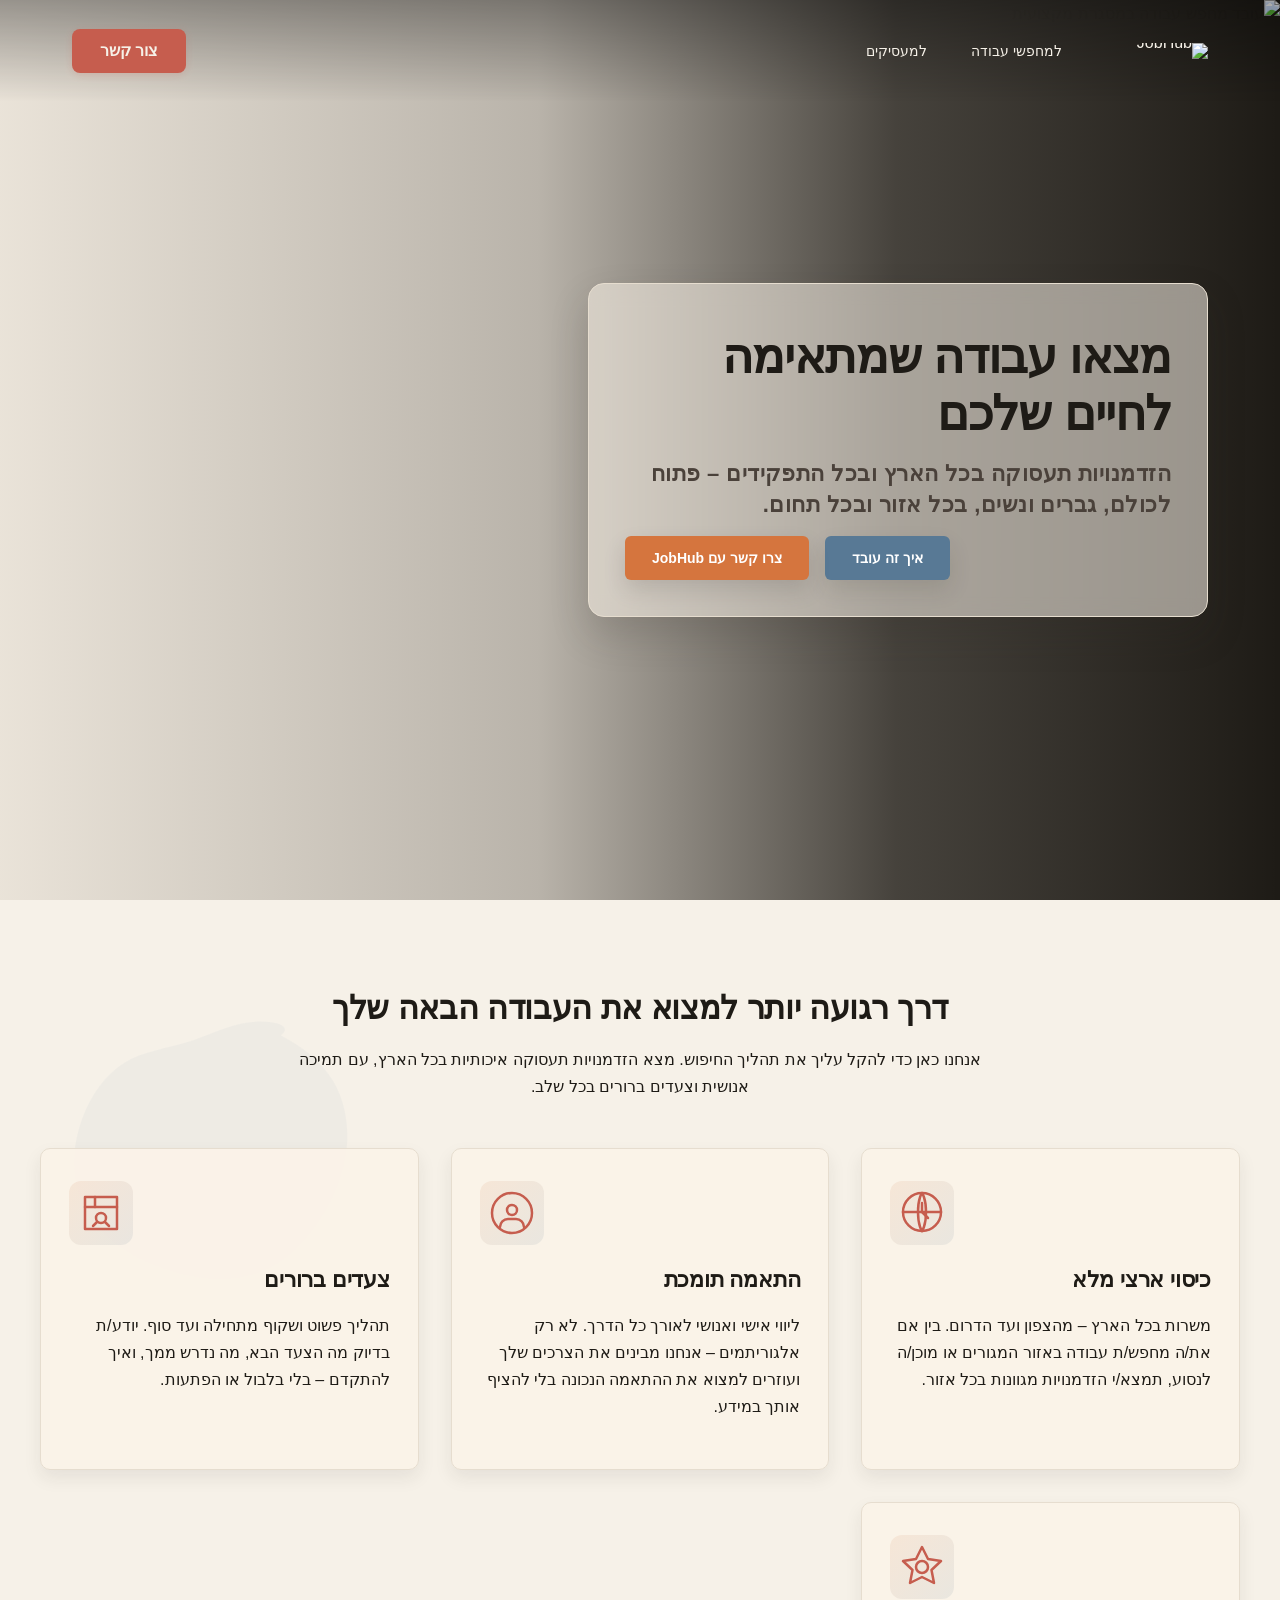
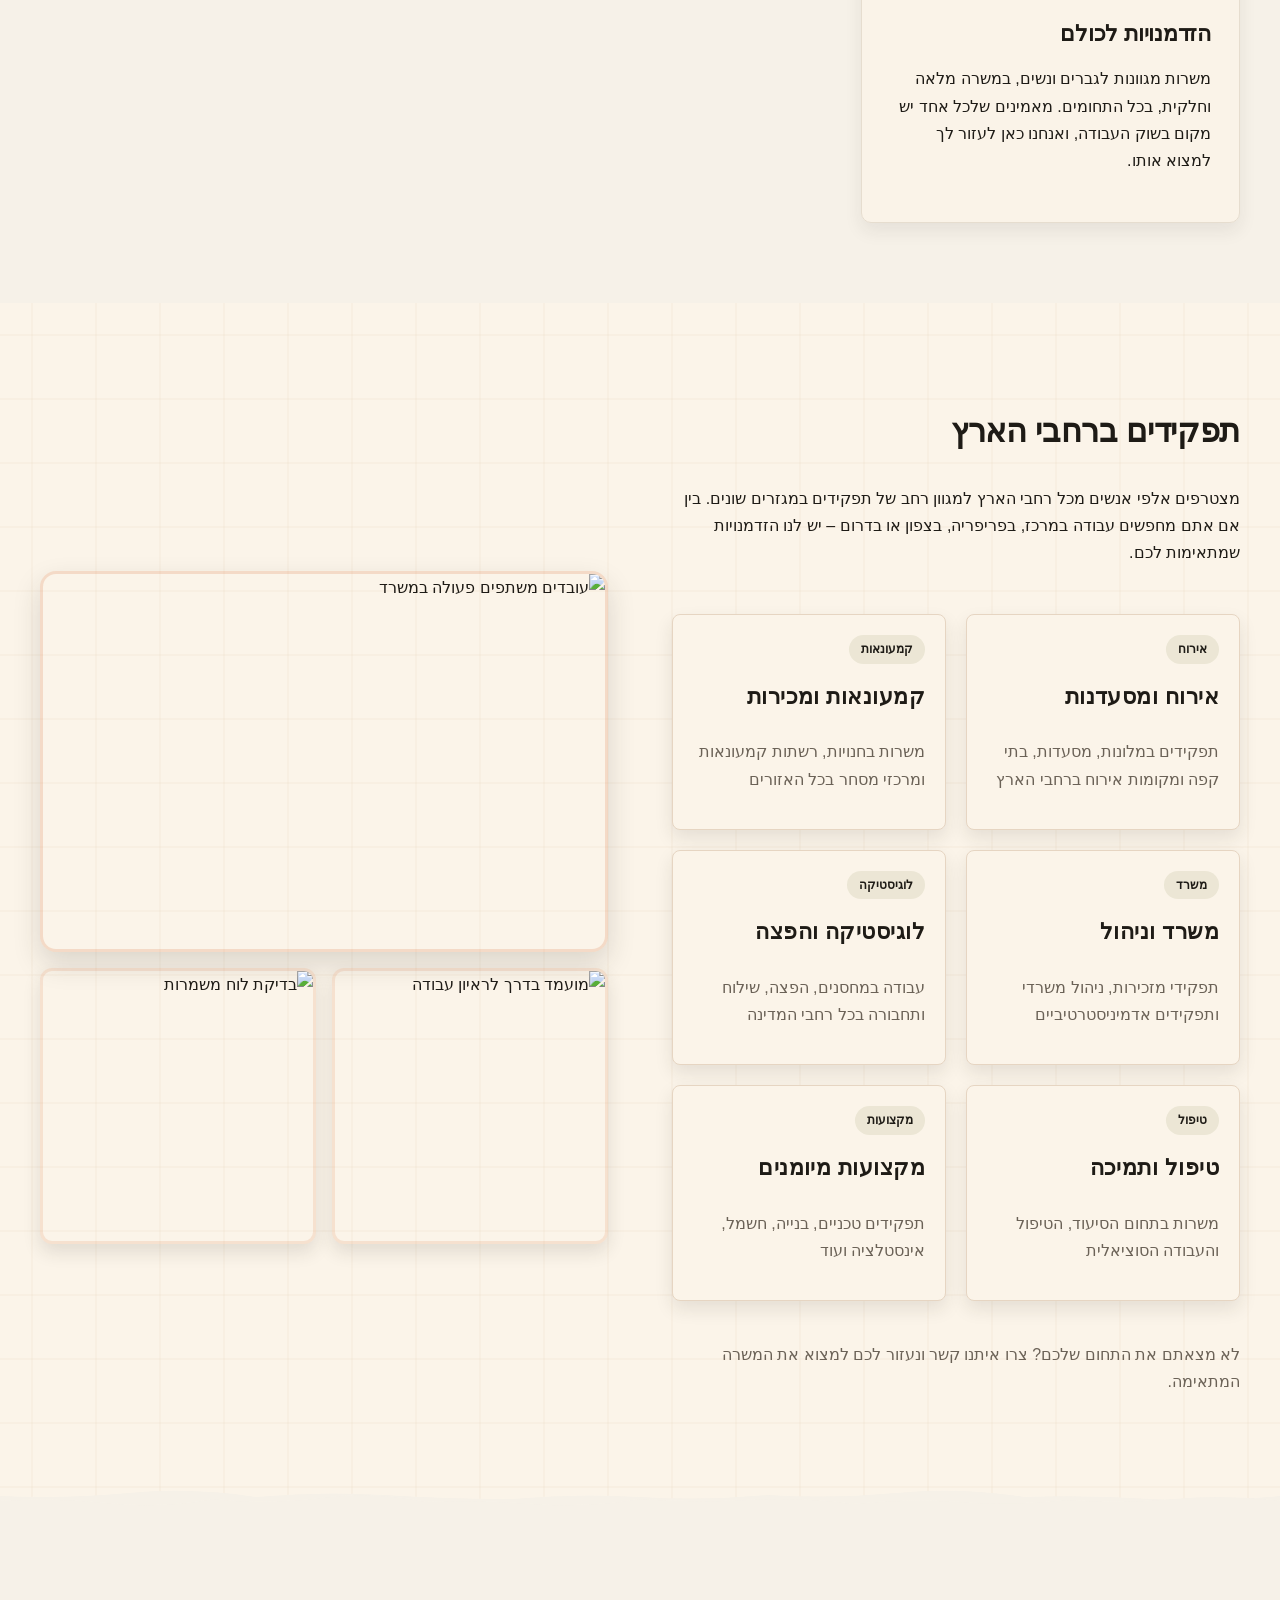
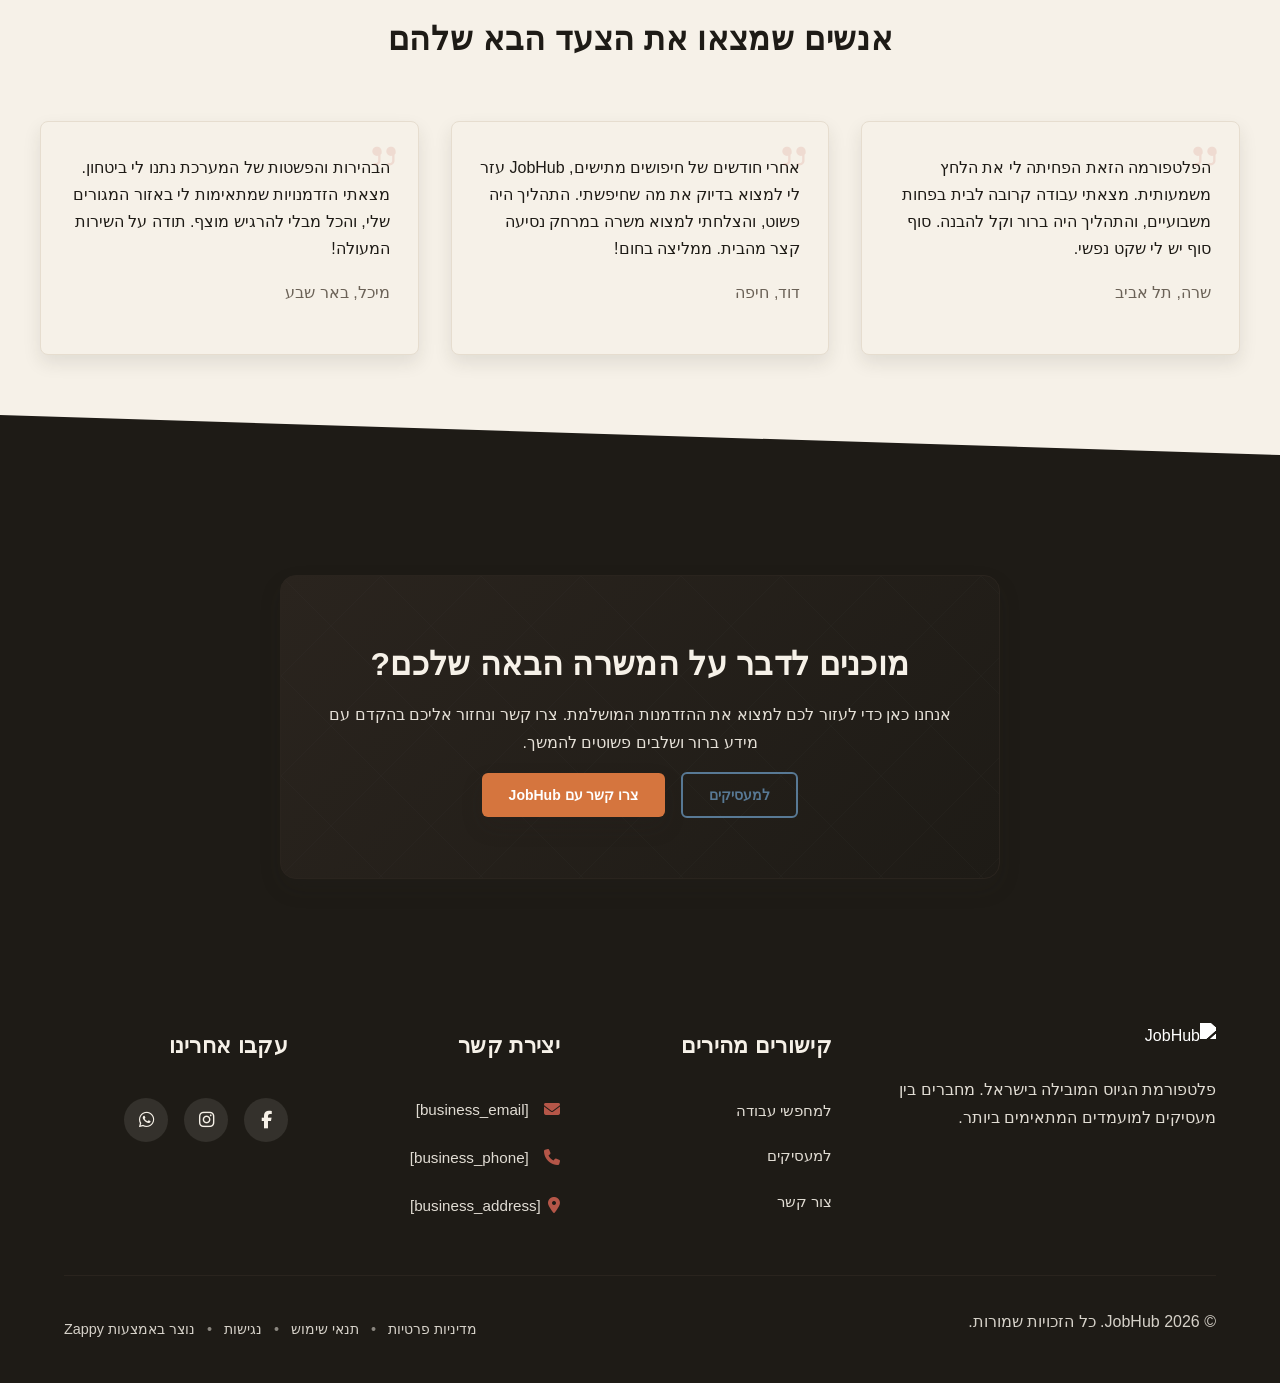
==== commit 511cf307: "Background sync: Progressive GitHub Sync" ====
--- a/public/index.html
+++ b/public/index.html
@@ -1 +1 @@
-<!doctype html><html dir="rtl" lang="he"><head><meta charset="UTF-8"><meta content="width=device-width,initial-scale=1" name="viewport"><meta content="index, follow" name="robots"><title>לוחות דרושים חינמיים לכל המשרות בארץ — JobHub</title><meta content="פלטפורמת הדרושים המובילה בישראל מחברת מעסיקים ומועמדים. גלה אלפי משרות בכל התחומים והאזורים. הצטרף עכשיו והתחל לחפש עבודה בחינם!" name="description"><meta content="לוחות דרושים חינמיים, משרות פנויות, חיפוש עבודה, job boards online, free job boards" name="keywords"><script>!function(){"use strict";var t="a0ca5b32-3d17-4316-a028-c97b0a8980de",e="https://api.zappy5.com/api/analytics/track",a=18e5,n=2592e6,o=!0,i=!0,r=!0;var s=function(){var e="zappy_visitor_"+t,a=null;try{if(a=localStorage.getItem(e)){var o=JSON.parse(a),i=Date.now();if(i-o.created<n)return o.lastSeen=i,localStorage.setItem(e,JSON.stringify(o)),o.id}}catch(t){console.warn("Zappy Analytics: LocalStorage not available")}var r="zv_"+Date.now()+"_"+Math.random().toString(36).substr(2,9);try{localStorage.setItem(e,JSON.stringify({id:r,created:Date.now(),lastSeen:Date.now()}))}catch(t){}return r}(),c=function(){var e="zappy_session_"+t,n=null;try{if(n=sessionStorage.getItem(e)){var o=JSON.parse(n),i=Date.now();if(i-o.timestamp<a)return o.timestamp=i,sessionStorage.setItem(e,JSON.stringify(o)),o.id}}catch(t){console.warn("Zappy Analytics: SessionStorage not available")}var r="zs_"+Date.now()+"_"+Math.random().toString(36).substr(2,9);try{sessionStorage.setItem(e,JSON.stringify({id:r,timestamp:Date.now()}))}catch(t){}return r}();function l(a,n){n=n||{};var o={website_id:t,event_type:a,page_path:window.location.pathname,referrer:document.referrer||"direct",visitor_id:s,session_id:c,metadata:n};if(navigator.sendBeacon){var i=new Blob([JSON.stringify(o)],{type:"application/json"});navigator.sendBeacon(e,i)}else fetch(e,{method:"POST",headers:{"Content-Type":"application/json"},body:JSON.stringify(o),keepalive:!0}).catch(function(t){console.warn("Zappy Analytics: Failed to track event",t)})}o&&l("pageview",{title:document.title,url:window.location.href}),i&&document.addEventListener("click",function(t){var e=t.target;if("BUTTON"===e.tagName||e.closest("button")){var a="BUTTON"===e.tagName?e:e.closest("button");l("click",{element:"button",text:a.textContent.trim().substring(0,100),id:a.id||null,class:a.className||null})}else if("A"===e.tagName||e.closest("a")){var n="A"===e.tagName?e:e.closest("a");l("navigation",{element:"link",text:n.textContent.trim().substring(0,100),href:n.href,external:n.hostname!==window.location.hostname})}},!0),r&&document.addEventListener("submit",function(t){var e=t.target;l("form_submit",{form_id:e.id||null,form_name:e.name||null,form_action:e.action||null,form_method:e.method||"GET"})},!0);var d=Date.now();window.addEventListener("beforeunload",function(){l("page_unload",{time_on_page:Math.floor((Date.now()-d)/1e3),page_path:window.location.pathname})}),window.zappyAnalytics={track:l,getVisitorId:function(){return s},getSessionId:function(){return c}}}()</script><meta content="לוחות דרושים חינמיים לכל המשרות בארץ — JobHub" property="og:title"><meta content="פלטפורמת הדרושים המובילה בישראל מחברת מעסיקים ומועמדים. גלה אלפי משרות בכל התחומים והאזורים. הצטרף עכשיו והתחל לחפש עבודה בחינם!" property="og:description"><meta content="website" property="og:type"><meta content="he_IL" property="og:locale"><meta content="summary_large_image" name="twitter:card"><meta content="לוחות דרושים חינמיים לכל המשרות בארץ — JobHub" name="twitter:title"><meta content="פלטפורמת הדרושים המובילה בישראל מחברת מעסיקים ומועמדים. גלה אלפי משרות בכל התחומים והאזורים. הצטרף עכשיו והתחל לחפש עבודה בחינם!" name="twitter:description"><link href="https://cdnjs.cloudflare.com/ajax/libs/font-awesome/6.4.0/css/all.min.css" rel="stylesheet"><link href="/assets/favicon.ico" rel="icon" type="image/x-icon"><link href="/assets/favicon-16x16.png" rel="icon" type="image/png" sizes="16x16"><link href="/assets/favicon-32x32.png" rel="icon" type="image/png" sizes="32x32"><link href="/assets/favicon-48x48.png" rel="icon" type="image/png" sizes="48x48"><link href="/assets/favicon-192x192.png" rel="icon" type="image/png" sizes="192x192"><link href="/assets/favicon-512x512.png" rel="icon" type="image/png" sizes="512x512"><link href="/assets/apple-touch-icon.png" rel="apple-touch-icon"><link href="https://cdn.jsdelivr.net/npm/vanilla-cookieconsent@3/dist/cookieconsent.css" rel="stylesheet"><script src="https://cdn.jsdelivr.net/npm/vanilla-cookieconsent@3/dist/cookieconsent.umd.js"></script><script src="https://cdn.jsdelivr.net/gh/mickidum/acc_toolbar/acctoolbar/acctoolbar.min.js"></script><link href="/styles.css" rel="stylesheet"><style id="zappy-dropdown-submenu-styles">#navMenu li:has(.sub-menu),.nav-menu li:has(.sub-menu),.navbar li:has(.sub-menu),nav li:has(.sub-menu){position:relative}#navMenu .sub-menu,.nav-menu .sub-menu,.navbar .sub-menu,nav .sub-menu{display:block!important;position:absolute!important;top:100%;left:0;min-width:220px;background:#fff;border-radius:8px;box-shadow:0 8px 25px rgba(0,0,0,.15);padding:8px 0;opacity:0;visibility:hidden;transform:translateY(10px);transition:all .3s ease;z-index:1000;list-style:none;pointer-events:none}#navMenu li:hover>.sub-menu,.nav-menu li:hover>.sub-menu,.navbar li:hover>.sub-menu,nav li:hover>.sub-menu{opacity:1!important;visibility:visible!important;transform:translateY(0)!important;pointer-events:auto!important}.sub-menu li{list-style:none;margin:0;padding:0}.sub-menu a{display:block!important;padding:10px 16px!important;color:var(--text-dark,#333)!important;font-weight:500;text-decoration:none;white-space:nowrap;transition:background-color .2s}.sub-menu a:hover{background-color:#f5f5f5}[dir=rtl] .nav-menu .sub-menu,[dir=rtl] .navbar .sub-menu,[dir=rtl] nav .sub-menu,html[lang=ar] .nav-menu .sub-menu,html[lang=ar] .navbar .sub-menu,html[lang=ar] nav .sub-menu,html[lang=he] .nav-menu .sub-menu,html[lang=he] .navbar .sub-menu,html[lang=he] nav .sub-menu{left:auto!important;right:0!important}.sub-menu:empty,.sub-menu:not(:has(li)),.sub-menu:not(:has(li:not(.zappy-hidden-menu-item))){display:none!important;opacity:0!important;visibility:hidden!important;pointer-events:none!important}li:has(.menu-group-title):hover>.sub-menu{opacity:1!important;visibility:visible!important;transform:translateY(0)!important;pointer-events:auto!important}#navMenu>li>.menu-group-title,.nav-menu>li>.menu-group-title{display:inline-block;padding:.5rem 1rem;cursor:default;user-select:none}@media (max-width:768px){#navMenu .sub-menu,.nav-menu .sub-menu,.navbar .sub-menu,nav .sub-menu{position:static!important;transform:none!important;box-shadow:none!important;background:0 0!important;max-height:0;overflow:hidden;opacity:0;visibility:hidden;transition:max-height .3s ease,opacity .3s ease;padding:0!important;border-radius:0!important}.sub-menu.mobile-expanded{max-height:500px!important;opacity:1!important;visibility:visible!important;padding:8px 0 8px 16px!important}[dir=rtl] .sub-menu.mobile-expanded,html[lang=he] .sub-menu.mobile-expanded{padding:8px 16px 8px 0!important}#navMenu li:hover>.sub-menu,.nav-menu li:hover>.sub-menu,.navbar li:hover>.sub-menu,nav li:hover>.sub-menu{opacity:0;visibility:hidden;pointer-events:none}#navMenu li>.sub-menu.mobile-expanded,.nav-menu li>.sub-menu.mobile-expanded,.navbar li>.sub-menu.mobile-expanded,nav li>.sub-menu.mobile-expanded{opacity:1!important;visibility:visible!important;pointer-events:auto!important}#navMenu li:has(.sub-menu),.nav-menu li:has(.sub-menu),.navbar li:has(.sub-menu),nav li:has(.sub-menu){display:flex!important;flex-wrap:wrap!important;align-items:center!important;position:relative!important;min-height:44px!important}#navMenu li:has(.sub-menu)>a,.nav-menu li:has(.sub-menu)>a,.navbar li:has(.sub-menu)>a,nav li:has(.sub-menu)>a{flex:1!important;min-width:0!important}#navMenu li:has(.sub-menu)>.menu-group-title,.nav-menu li:has(.sub-menu)>.menu-group-title,.navbar li:has(.sub-menu)>.menu-group-title,nav li:has(.sub-menu)>.menu-group-title{flex:1!important;min-width:0!important;padding:0!important;line-height:inherit!important}#navMenu li:has(.sub-menu)>.sub-menu,.nav-menu li:has(.sub-menu)>.sub-menu,.navbar li:has(.sub-menu)>.sub-menu,nav li:has(.sub-menu)>.sub-menu{flex-basis:100%!important;width:100%!important}#navMenu li:has(.sub-menu)>a [class*=arrow],#navMenu li:has(.sub-menu)>a [class*=chevron],.nav-menu li:has(.sub-menu)>a .fa-angle-down,.nav-menu li:has(.sub-menu)>a .fa-chevron-down,.nav-menu li:has(.sub-menu)>a [class*=arrow],.nav-menu li:has(.sub-menu)>a [class*=chevron],nav li:has(.sub-menu)>a [class*=arrow],nav li:has(.sub-menu)>a [class*=chevron]{display:none!important;visibility:hidden!important}.mobile-submenu-toggle{display:flex!important;align-items:center!important;justify-content:center!important;width:44px!important;height:auto!important;background:0 0!important;border:none!important;cursor:pointer!important;color:var(--text-light)!important;position:static!important;flex-shrink:0!important;align-self:stretch!important;z-index:2!important;padding:0!important;margin:0!important}.mobile-submenu-toggle::after{content:''!important;width:0!important;height:0!important;border-left:6px solid transparent!important;border-right:6px solid transparent!important;border-top:7px solid currentColor!important;transition:transform .3s ease!important}.mobile-submenu-toggle.expanded::after{transform:rotate(180deg)!important}.sub-menu a{padding:10px 0!important;display:block!important;color:var(--text-light)!important}.navbar .sub-menu li a,.zappy-products-dropdown .sub-menu a,nav.navbar .sub-menu li a{color:var(--text-light)!important}}@media (min-width:769px){.mobile-submenu-toggle{display:none!important}}</style><style id="mobile-lang-menu-deployed-css">@media (max-width:768px){.lang-switcher,.nav-container .lang-switcher,.nav-cta-container .lang-switcher,.nav-ecommerce-icons .lang-switcher,.nav-icons-left .lang-switcher,.navbar .lang-switcher,.navbar .nav-cta-container .lang-switcher{display:none!important}.mobile-lang-menu{width:100%;border-top:1px solid rgba(128,128,128,.2);padding:8px 0 0 0;margin-top:8px}.mobile-lang-toggle{display:flex!important;align-items:center;justify-content:space-between;width:100%;padding:12px 16px;background:0 0;border:none;cursor:pointer;font-size:15px;color:inherit;font-family:inherit}.mobile-lang-toggle::after{content:'';display:inline-block;width:8px;height:8px;border-right:2px solid currentColor;border-bottom:2px solid currentColor;transform:rotate(45deg);transition:transform .3s ease;margin-left:8px}.mobile-lang-toggle.expanded::after{transform:rotate(-135deg)}.mobile-lang-options{max-height:0;overflow:hidden;transition:max-height .3s ease}.mobile-lang-options.expanded{max-height:300px}.mobile-lang-option{display:flex!important;align-items:center;gap:10px;padding:10px 24px;text-decoration:none;color:inherit;font-size:14px;font-family:inherit}.mobile-lang-option:hover{background:rgba(128,128,128,.1)}.mobile-lang-option.active{font-weight:600;opacity:.7;pointer-events:none}.mobile-lang-option img{width:20px;height:20px;border-radius:50%}}@media (min-width:769px){.mobile-lang-menu{display:none!important}}</style><style id="zappy-widget-visibility">#mic-access-tool-box,#mic-access-tool-general-button,#mic-init-access-tool #mic-access-tool-box,#mic-init-access-tool #mic-access-tool-general-button,#mic-init-access-tool .mic-access-tool-general-button,._access-icon,._access-menu,.mic-access-tool-box,.mic-access-tool-general-button,div[id*=mic-access-tool-box]{display:none!important;visibility:hidden!important;opacity:0!important;pointer-events:none!important}</style></head><body><nav class="navbar" dir="rtl"><button aria-label="Menu" class="mobile-toggle" id="mobileToggle"><svg viewbox="0 0 24 24" fill="none" height="24" width="24" class="hamburger-icon"><path d="M3 12h18M3 6h18M3 18h18" stroke="currentColor" stroke-linecap="round" stroke-width="2"></path></svg><svg viewbox="0 0 24 24" fill="none" height="24" width="24" class="close-icon" style="display:none"><path d="M18 6L6 18M6 6l12 12" stroke="currentColor" stroke-linecap="round" stroke-width="2"></path></svg></button><button aria-label="Call" class="phone-header-btn" data-phone="[business_phone]"><svg viewbox="0 0 24 24" fill="currentColor" height="20" width="20"><path d="M22 16.92v3a2 2 0 0 1-2.18 2 19.79 19.79 0 0 1-8.63-3.07 19.5 19.5 0 0 1-6-6 19.79 19.79 0 0 1-3.07-8.67A2 2 0 0 1 4.11 2h3a2 2 0 0 1 2 1.72 12.84 12.84 0 0 0 .7 2.81 2 2 0 0 1-.45 2.11L8.09 9.91a16 16 0 0 0 6 6l1.27-1.27a2 2 0 0 1 2.11-.45 12.84 12.84 0 0 0 2.81.7A2 2 0 0 1 22 16.92z"></path></svg></button><div class="nav-container"><div class="nav-right-group"><div class="nav-brand"><a href="/" class="logo-link"><img alt="JobHub" src="/assets/business-logo.webp" class="logo"></a></div><ul class="nav-menu" id="navMenu"><li><a href="/job-seekers">למחפשי עבודה</a></li><li><a href="/employers">למעסיקים</a></li></ul></div><div class="nav-cta-container"><a href="/contact" class="nav-cta-btn">צור קשר</a></div></div></nav><script>window.addEventListener("load",function(){const e=document.querySelector(".navbar, nav, header");if(!e)return void console.log("[Navbar] Navbar element not found");let t=document.getElementById("mobileToggle")||document.querySelector(".mobile-toggle")||document.querySelector(".hamburger")||document.querySelector(".hamburger-menu")||document.querySelector(".menu-toggle")||document.querySelector(".burger-menu")||document.querySelector('[aria-label="Menu"]')||document.querySelector('[aria-label="תפריט"]');const o=document.querySelector(".phone-header-btn"),n=window.getComputedStyle(e);let r=n.backgroundColor;if(console.log("[Navbar] Initial navbar background:",r),"transparent"===r||"rgba(0, 0, 0, 0)"===r||r.startsWith("rgba")&&r.includes(", 0)")){const e=n.backgroundImage;if(e&&"none"!==e)console.log("[Navbar] Navbar has background image/gradient, using dark text"),r="rgb(240, 240, 240)";else{const e=window.getComputedStyle(document.body).backgroundColor;console.log("[Navbar] Navbar transparent, using body background:",e),r=e}}const i=r.match(/\d+/g);if(i&&i.length>=3){const e=(.299*parseInt(i[0])+.587*parseInt(i[1])+.114*parseInt(i[2]))/255;console.log("[Navbar] Mobile button colors preserved from Claude CSS (luminance:",e.toFixed(2)+")");const n=document.createElement("style");n.id="zappy-mobile-nav-fix";document.documentElement.lang;document.documentElement.dir,n.textContent='\n        /* Hide mobile buttons on desktop, show only on mobile */\n        @media (min-width: 769px) {\n          .mobile-toggle,\n          .phone-header-btn {\n            display: none !important;\n          }\n        }\n        \n        /* Show and position mobile buttons correctly on mobile */\n        @media (max-width: 768px) {\n          .mobile-toggle,\n          .phone-header-btn {\n            position: absolute !important;\n            top: 50% !important;\n            transform: translateY(-50%) !important;\n            z-index: 1001 !important;\n            display: flex !important;\n            align-items: center !important;\n            justify-content: center !important;\n            width: 36px !important;\n            height: 36px !important;\n            border-radius: 50% !important;\n            border: none !important;\n            cursor: pointer !important;\n            padding: 6px !important;\n            background: none !important;\n            color: var(--nav-text, var(--text-light)) !important;\n          }\n          \n          /* LTR positioning (default): hamburger LEFT, phone RIGHT */\n          html:not([dir="rtl"]):not([lang="he"]):not([lang="ar"]) .mobile-toggle,\n          html[dir="ltr"] .mobile-toggle {\n            left: 12px !important;\n            right: auto !important;\n          }\n          html:not([dir="rtl"]):not([lang="he"]):not([lang="ar"]) .phone-header-btn,\n          html[dir="ltr"] .phone-header-btn {\n            right: 12px !important;\n            left: auto !important;\n          }\n          \n          /* RTL positioning: hamburger RIGHT, phone LEFT */\n          html[dir="rtl"] .mobile-toggle,\n          html[lang="he"] .mobile-toggle,\n          html[lang="ar"] .mobile-toggle {\n            right: 12px !important;\n            left: auto !important;\n          }\n          html[dir="rtl"] .phone-header-btn,\n          html[lang="he"] .phone-header-btn,\n          html[lang="ar"] .phone-header-btn {\n            left: 12px !important;\n            right: auto !important;\n          }\n          \n          /* CRITICAL: Ensure nav-container has min-height on mobile */\n          /* All children are positioned absolutely/fixed on mobile, so height:auto collapses to 0 */\n          .nav-container {\n            min-height: 70px !important;\n            position: relative !important;\n          }\n          \n          /* Ensure SVG icons are properly sized and inherit color */\n          .mobile-toggle svg,\n          .phone-header-btn svg {\n            width: 24px !important;\n            height: 24px !important;\n            /* Don\'t force display - let JavaScript control hamburger/close toggle */\n          }\n          \n          /* Reset nav-cta-container on mobile - remove desktop box-shadow/padding */\n          /* that creates a visible ghost box when CTA button is hidden */\n          .nav-cta-container {\n            box-shadow: none !important;\n            padding: 0 !important;\n          }\n          \n          /* Hide nav-cta-container entirely on mobile when there\'s no lang-switcher */\n          /* (only the CTA button is inside, and it\'s hidden on mobile) */\n          .nav-cta-container:not(:has(.lang-switcher)) {\n            display: none !important;\n          }\n          \n          /* CRITICAL: Prevent hero image fade gradient from bleeding over headline text */\n          /* The .image-fade-gradient has bottom: -30px (extends below parent) */\n          /* On mobile stacked layout, this overlaps the h1 text below the image */\n          .hero-image-column {\n            overflow: hidden !important;\n          }\n          .image-fade-gradient {\n            bottom: 0 !important;\n          }\n          \n          /* Hide desktop language switcher on mobile - hamburger menu handles it */\n          /* High specificity to override stored CSS */\n          .lang-switcher,\n          .nav-cta-container .lang-switcher,\n          .nav-container .lang-switcher,\n          .navbar .lang-switcher,\n          .navbar .nav-cta-container .lang-switcher {\n            display: none !important;\n          }\n        }\n      ';const r=document.getElementById("zappy-mobile-nav-fix");r&&r.remove(),document.head.appendChild(n),console.log("[Navbar] Critical CSS injected for mobile nav positioning");const l=window.innerWidth<=768;if(t){const e=t.querySelector(".hamburger-icon"),o=t.querySelector(".close-icon");e&&(e.style.setProperty("width","24px","important"),e.style.setProperty("height","24px","important"),e.style.setProperty("display","block","important")),o&&(o.style.setProperty("width","24px","important"),o.style.setProperty("height","24px","important"),o.style.setProperty("display","none","important")),l?(t.style.setProperty("position","absolute","important"),t.style.setProperty("top","50%","important"),t.style.setProperty("transform","translateY(-50%)","important"),t.style.setProperty("z-index","1001","important"),t.style.removeProperty("left"),t.style.removeProperty("right"),console.log("[Navbar] Mobile toggle positioning applied (mobile viewport)")):(t.style.removeProperty("position"),t.style.removeProperty("top"),t.style.removeProperty("transform"),t.style.removeProperty("z-index"),t.style.removeProperty("left"),t.style.removeProperty("right"),console.log("[Navbar] Desktop viewport - cleared mobile toggle inline positioning"))}if(o){const e=o.querySelector("svg");e&&(e.style.width="24px",e.style.height="24px",e.setAttribute("width","24"),e.setAttribute("height","24")),l?(o.style.setProperty("position","absolute","important"),o.style.setProperty("top","50%","important"),o.style.setProperty("transform","translateY(-50%)","important"),o.style.setProperty("z-index","1001","important"),o.style.removeProperty("left"),o.style.removeProperty("right"),console.log("[Navbar] Phone button positioning applied (mobile viewport)")):(o.style.removeProperty("position"),o.style.removeProperty("top"),o.style.removeProperty("transform"),o.style.removeProperty("z-index"),o.style.removeProperty("left"),o.style.removeProperty("right"),console.log("[Navbar] Desktop viewport - cleared phone button inline positioning"))}}else console.log("[Navbar] Could not parse background color:",r);t=document.getElementById("mobileToggle")||document.querySelector(".mobile-toggle")||document.querySelector(".hamburger")||document.querySelector(".hamburger-menu")||document.querySelector(".menu-toggle")||document.querySelector(".burger-menu")||document.querySelector('[aria-label="Menu"]')||document.querySelector('[aria-label="תפריט"]');const l=document.getElementById("navMenu")||document.querySelector(".nav-menu")||document.querySelector(".nav-links")||document.querySelector("nav ul:not(.submenu)");if(!t||!l)return void console.log("[Navbar] Mobile toggle or menu not found:",{toggle:!!t,menu:!!l});l.id||(l.id="navMenu"),console.log("[Navbar] Initializing mobile menu...");const a=t.cloneNode(!0);t.parentNode.replaceChild(a,t),a.addEventListener("click",function(e){e.preventDefault(),e.stopPropagation();const t=this.querySelector(".hamburger-icon"),o=this.querySelector(".close-icon");l.classList.contains("active")?(l.classList.remove("active"),t&&t.style.setProperty("display","block","important"),o&&o.style.setProperty("display","none","important"),document.body.style.overflow="",console.log("[Navbar] Menu closed")):(l.classList.add("active"),t&&t.style.setProperty("display","none","important"),o&&o.style.setProperty("display","block","important"),document.body.style.overflow="hidden",console.log("[Navbar] Menu opened"))}),l.querySelectorAll("a").forEach(function(e){e.addEventListener("click",function(){if("#"===this.getAttribute("href"))return;const e=a.querySelector(".hamburger-icon"),t=a.querySelector(".close-icon");l.classList.remove("active"),e&&e.style.setProperty("display","block","important"),t&&t.style.setProperty("display","none","important"),document.body.style.overflow="",console.log("[Navbar] Menu closed (link clicked)")})});var s=l.querySelectorAll(".dropdown-toggle");s.forEach(function(e){e.addEventListener("click",function(e){e.preventDefault(),e.stopPropagation();var t=this.closest(".nav-dropdown");t&&(t.parentNode.querySelectorAll(".nav-dropdown.open").forEach(function(e){e!==t&&e.classList.remove("open")}),t.classList.toggle("open"),console.log("[Navbar] Dropdown toggled:",t.classList.contains("open")?"open":"closed"))})}),document.addEventListener("click",function(e){e.target.closest(".nav-dropdown")||document.querySelectorAll(".nav-dropdown.open").forEach(function(e){e.classList.remove("open")})}),console.log("[Navbar] Dropdown handlers initialized for "+s.length+" dropdowns"),o&&o.addEventListener("click",function(){const e=document.querySelectorAll('a[href^="tel:"]'),t=e.length>0?e[0].getAttribute("href").replace("tel:",""):"[business_phone]";window.location.href="tel:"+t,console.log("[Navbar] Phone button clicked")}),console.log("[Navbar] Mobile menu initialized successfully");const p=function(){const e=document.querySelector(".whatsapp-float");e&&(window.innerWidth>=769?(e.style.setProperty("display","none","important"),e.style.setProperty("visibility","hidden","important"),e.style.setProperty("opacity","0","important"),e.style.setProperty("pointer-events","none","important"),console.log("[WhatsApp] Button hidden on desktop")):(e.style.removeProperty("display"),e.style.removeProperty("visibility"),e.style.removeProperty("opacity"),e.style.removeProperty("pointer-events"),console.log("[WhatsApp] Button visible on mobile")))};let c;p(),window.addEventListener("resize",function(){clearTimeout(c),c=setTimeout(p,100)})})</script><main><section class="index-hero-section" data-layout-spec="בית-hero" data-hero-type="fullscreen-scrim"><div class="index-hero-section__bg-wrapper"><img alt="עובד מחפש עבודה במסגרת מקצועית" src="/assets/site-index-hero-bg.webp" data-context="Natural-light candid portrait of a diverse worker in everyday Israeli workplace setting – warm, authentic, hopeful atmosphere. Shot with shallow depth of field showing a professional in their 30s-40s smiling gently, looking toward camera with confidence. Background softly blurred showing modern office or workshop environment. Golden hour lighting, warm color grading with earthy tones. Documentary style photography emphasizing human connection and opportunity. Image should feel inclusive, welcoming, and professional yet approachable." data-placeholder="index-hero-bg" height="1080" width="1920" class="index-hero-section__bg-image" data-hero-bg="true" data-preserve-bg="0"></div><div class="index-hero-section__scrim" aria-hidden="true"></div><div class="index-hero-section__content-wrapper"><div class="index-hero-section__overlay-card"><h1 class="index-hero-section__headline">מצאו עבודה שמתאימה לחיים שלכם</h1><h3 class="index-hero-section__subtitle">הזדמנויות תעסוקה בכל הארץ ובכל התפקידים – פתוח לכולם, גברים ונשים, בכל אזור ובכל תחום.</h3><div class="index-hero-section__cta-group"><a href="/contact" class="index-hero-section__btn index-hero-section__btn--primary">צרו קשר עם JobHub</a><a href="/job-seekers" class="index-hero-section__btn index-hero-section__btn--secondary">איך זה עובד</a></div></div></div></section><section class="index-benefits-section" data-layout-spec="בית-benefits"><div class="index-benefits-container"><div class="index-benefits-header"><h2>דרך רגועה יותר למצוא את העבודה הבאה שלך</h2><p class="index-benefits-intro">אנחנו כאן כדי להקל עליך את תהליך החיפוש. מצא הזדמנויות תעסוקה איכוtiות בכל הארץ, עם תמיכה אנושית וצעדים ברורים בכל שלב.</p></div><div class="index-benefits-grid"><article class="index-benefits-card"><div class="index-benefits-card-content"><h3><svg viewbox="0 0 24 24" fill="none" height="20" width="20" class="index-benefits-icon" xmlns="http://www.w3.org/2000/svg" data-element-type="icon" data-icon-type="svg"><path d="M12 2C8.13 2 5 5.13 5 9c0 5.25 7 13 7 13s7-7.75 7-13c0-3.87-3.13-7-7-7zm0 9.5c-1.38 0-2.5-1.12-2.5-2.5s1.12-2.5 2.5-2.5 2.5 1.12 2.5 2.5-1.12 2.5-2.5 2.5z" stroke="currentColor" stroke-linecap="round" stroke-width="1.5" stroke-linejoin="round"></path></svg>כיסוי ארצי מלא</h3><p>משרות בכל הארץ – מהצפון ועד הדרום. בין אם את/ה מחפש/ת עבודה באזור המגורים או מוכן/ה לנסוע, תמצא/י הזדמנויות מגוונות בכל אזור.</p></div></article><article class="index-benefits-card"><div class="index-benefits-card-content"><h3><svg viewbox="0 0 24 24" fill="none" height="20" width="20" class="index-benefits-icon" xmlns="http://www.w3.org/2000/svg" data-element-type="icon" data-icon-type="svg"><path d="M12 2C6.48 2 2 6.48 2 12s4.48 10 10 10 10-4.48 10-10S17.52 2 12 2zm-2 15l-5-5 1.41-1.41L10 14.17l7.59-7.59L19 8l-9 9z" stroke="currentColor" stroke-linecap="round" stroke-width="1.5" stroke-linejoin="round"></path></svg>התאמה תומכת</h3><p>ליווי אישי ואנושי לאורך כל הדרך. לא רק אלגוריתמים – אנחנו מבינים את הצרכים שלך ועוזרים למצוא את ההתאמה הנכונה בלי להציף אותך במידע.</p></div></article><article class="index-benefits-card"><div class="index-benefits-card-content"><h3><svg viewbox="0 0 24 24" fill="none" height="20" width="20" class="index-benefits-icon" xmlns="http://www.w3.org/2000/svg" data-element-type="icon" data-icon-type="svg"><path d="M9 11H7v2h2v-2zm4 0h-2v2h2v-2zm4 0h-2v2h2v-2zm2-7h-1V2h-2v2H8V2H6v2H5c-1.11 0-1.99.9-1.99 2L3 20c0 1.1.89 2 2 2h14c1.1 0 2-.9 2-2V6c0-1.1-.9-2-2-2zm0 16H5V9h14v11z" stroke="currentColor" stroke-linecap="round" stroke-width="1.5" stroke-linejoin="round"></path></svg>צעדים ברורים</h3><p>תהליך פשוט ושקוף מתחילה ועד סוף. יודע/ת בדיוק מה הצעד הבא, מה נדרש ממך, ואיך להתקדם – בלי בלבול או הפתעות.</p></div></article><article class="index-benefits-card"><div class="index-benefits-card-content"><h3><svg viewbox="0 0 24 24" fill="none" height="20" width="20" class="index-benefits-icon" xmlns="http://www.w3.org/2000/svg" data-element-type="icon" data-icon-type="svg"><path d="M16 11c1.66 0 2.99-1.34 2.99-3S17.66 5 16 5c-1.66 0-3 1.34-3 3s1.34 3 3 3zm-8 0c1.66 0 2.99-1.34 2.99-3S9.66 5 8 5C6.34 5 5 6.34 5 8s1.34 3 3 3zm0 2c-2.33 0-7 1.17-7 3.5V19h14v-2.5c0-2.33-4.67-3.5-7-3.5zm8 0c-.29 0-.62.02-.97.05 1.16.84 1.97 1.97 1.97 3.45V19h6v-2.5c0-2.33-4.67-3.5-7-3.5z" stroke="currentColor" stroke-linecap="round" stroke-width="1.5" stroke-linejoin="round"></path></svg>הזדמנויות לכולם</h3><p>משרות מגוונות לגברים ונשים, במשרה מלאה וחלקית, בכל התחומים. מאמינים שלכל אחד יש מקום בשוק העבודה, ואנחנו כאן לעזור לך למצוא אותו.</p></div></article></div></div><div class="index-benefits-divider-wrapper"><svg viewbox="0 0 1200 60" xmlns="http://www.w3.org/2000/svg" aria-hidden="true" data-no-icon-edit="true" preserveaspectratio="none"><path d="M0,60 L0,35 Q100,28 200,32 T400,35 Q500,30 600,35 T800,32 Q900,35 1000,30 T1200,35 L1200,60 Z" fill="#FBF4E9"></path></svg></div></section><section class="index-showcase-section" data-layout-spec="בית-showcase"><div class="index-showcase-container"><div class="index-showcase-content"><div class="index-showcase-text"><h2>תפקידים ברחבי הארץ</h2><p>מצטרפים אלפי אנשים מכל רחבי הארץ למגוון רחב של תפקידים במגזרים שונים. בין אם אתם מחפשים עבודה במרכז, בפריפריה, בצפון או בדרום – יש לנו הזדמנויות שמתאימות לכם.</p></div><div class="index-showcase-grid"><div class="index-showcase-category-card"><span class="index-showcase-tag">אירוח</span><h3>אירוח ומסעדנות</h3><p>תפקידים במלונות, מסעדות, בתי קפה ומקומות אירוח ברחבי הארץ</p></div><div class="index-showcase-category-card"><span class="index-showcase-tag">קמעונאות</span><h3>קמעונאות ומכירות</h3><p>משרות בחנויות, רשתות קמעונאות ומרכזי מסחר בכל האזורים</p></div><div class="index-showcase-category-card"><span class="index-showcase-tag">משרד</span><h3>משרד וניהול</h3><p>תפקידי מזכירות, ניהול משרדי ותפקידים אדמיניסטרטיביים</p></div><div class="index-showcase-category-card"><span class="index-showcase-tag">לוגיסטיקה</span><h3>לוגיסטיקה והפצה</h3><p>עבודה במחסנים, הפצה, שילוח ותחבורה בכל רחבי המדינה</p></div><div class="index-showcase-category-card"><span class="index-showcase-tag">טיפול</span><h3>טיפול ותמיכה</h3><p>משרות בתחום הסיעוד, הטיפול והעבודה הסוציאלית</p></div><div class="index-showcase-category-card"><span class="index-showcase-tag">מקצועות</span><h3>מקצועות מיומנים</h3><p>תפקידים טכניים, בנייה, חשמל, אינסטלציה ועוד</p></div></div><p class="index-showcase-footer-text">לא מצאתם את התחום שלכם? צרו איתנו קשר ונעזור לכם למצוא את המשרה המתאימה.</p></div><div class="index-showcase-imagery"><div class="index-showcase-mosaic"><div class="index-showcase-mosaic-large"><img alt="עובדים משתפים פעולה במשרד" src="/assets/site-index-showcase-image-1.webp" data-context="Natural-light candid photo of two diverse workers (man and woman) collaborating in a modern office space, reviewing documents together with warm ambient lighting, authentic workplace scene for recruitment platform" data-placeholder="index-showcase-image-1" height="400" width="600"></div><div class="index-showcase-mosaic-small-row"><div class="index-showcase-mosaic-small"><img alt="מועמד בדרך לראיון עבודה" src="/assets/site-index-showcase-image-2.webp" data-context="Authentic photo of a young professional commuting, checking phone for job updates while waiting at a bus stop or train station, natural daylight, casual clothing, hopeful expression" data-placeholder="index-showcase-image-2" height="300" width="300"></div><div class="index-showcase-mosaic-small"><img alt="בדיקת לוח משמרות" src="/assets/site-index-showcase-image-3.webp" data-context="Close-up candid shot of hands holding a work schedule or shift planner on a tablet/clipboard, warm natural lighting, workplace environment visible in soft background blur" data-placeholder="index-showcase-image-3" height="300" width="300"></div></div></div></div></div><div class="index-showcase-divider-wrapper"><svg viewbox="0 0 1200 60" xmlns="http://www.w3.org/2000/svg" aria-hidden="true" data-no-icon-edit="true" preserveaspectratio="none"><defs><linearGradient id="index-showcase-gradient" x1="0%" x2="0%" y1="0%" y2="100%"><stop offset="0%" style="stop-color:#587995;stop-opacity:0.3"></stop><stop offset="100%" style="stop-color:#587995;stop-"></stop></linearGradient></defs><path d="M0,60 L0,25 Q60,28 120,22 T240,26 Q300,20 360,24 T480,28 Q540,22 600,26 T720,24 Q780,28 840,22 T960,26 Q1020,24 1080,28 T1200,25 L1200,60 Z" fill="var(--bg-light)"></path><path d="M0,60 L0,30 Q50,26 100,32 T200,28 Q250,34 300,27 T400,31 Q450,29 500,33 T600,28 Q650,32 700,29 T800,33 Q850,27 900,31 T1000,29 Q1050,33 1100,28 T1200,30 L1200,60 Z" fill="var(--bg-light)"></path></svg></div></section><section class="index-testimonials-section" data-layout-spec="בית-testimonials"><div class="index-testimonials-container"><div class="index-testimonials-header"><h2>אנשים שמצאו את הצעד הבא שלהם</h2></div><div class="index-testimonials-grid"><div class="index-testimonials-card"><svg viewbox="0 0 24 24" fill="none" height="28" width="28" class="index-testimonials-quote-icon" xmlns="http://www.w3.org/2000/svg" aria-hidden="true" data-no-icon-edit="true"><path d="M10 8C10 5.79086 8.20914 4 6 4C3.79086 4 2 5.79086 2 8C2 10.2091 3.79086 12 6 12C6.34783 12 6.68406 11.9565 7 11.8761V16C7 17.1046 6.10457 18 5 18H4C3.44772 18 3 18.4477 3 19C3 19.5523 3.44772 20 4 20H5C7.20914 20 9 18.2091 9 16V10.8761C9.68406 10.4783 10 9.79086 10 9C10 8.44772 10 8.44772 10 8ZM22 8C22 5.79086 20.2091 4 18 4C15.7909 4 14 5.79086 14 8C14 10.2091 15.7909 12 18 12C18.3478 12 18.6841 11.9565 19 11.8761V16C19 17.1046 18.1046 18 17 18H16C15.4477 18 15 18.4477 15 19C15 19.5523 15.4477 20 16 20H17C19.2091 20 21 18.2091 21 16V10.8761C21.6841 10.4783 22 9.79086 22 9C22 8.44772 22 8.44772 22 8Z" fill="currentColor" opacity="0.15"></path></svg><p class="index-testimonials-quote">הפלטפורמה הזאת הפחיתה לי את הלחץ משמעותית. מצאתי עבודה קרובה לבית בפחות משבועיים, והתהליך היה ברור וקל להבנה. סוף סוף יש לי שקט נפשי.</p><p class="index-testimonials-attribution">שרה, תל אביב</p></div><div class="index-testimonials-card"><svg viewbox="0 0 24 24" fill="none" height="28" width="28" class="index-testimonials-quote-icon" xmlns="http://www.w3.org/2000/svg" aria-hidden="true" data-no-icon-edit="true"><path d="M10 8C10 5.79086 8.20914 4 6 4C3.79086 4 2 5.79086 2 8C2 10.2091 3.79086 12 6 12C6.34783 12 6.68406 11.9565 7 11.8761V16C7 17.1046 6.10457 18 5 18H4C3.44772 18 3 18.4477 3 19C3 19.5523 3.44772 20 4 20H5C7.20914 20 9 18.2091 9 16V10.8761C9.68406 10.4783 10 9.79086 10 9C10 8.44772 10 8.44772 10 8ZM22 8C22 5.79086 20.2091 4 18 4C15.7909 4 14 5.79086 14 8C14 10.2091 15.7909 12 18 12C18.3478 12 18.6841 11.9565 19 11.8761V16C19 17.1046 18.1046 18 17 18H16C15.4477 18 15 18.4477 15 19C15 19.5523 15.4477 20 16 20H17C19.2091 20 21 18.2091 21 16V10.8761C21.6841 10.4783 22 9.79086 22 9C22 8.44772 22 8.44772 22 8Z" fill="currentColor" opacity="0.15"></path></svg><p class="index-testimonials-quote">אחרי חודשים של חיפושים מתישים, JobHub עזר לי למצוא בדיוק את מה שחיפשתי. התהליך היה פשוט, והצלחתי למצוא משרה במרחק נסיעה קצר מהבית. ממליצה בחום!</p><p class="index-testimonials-attribution">דוד, חיפה</p></div><div class="index-testimonials-card"><svg viewbox="0 0 24 24" fill="none" height="28" width="28" class="index-testimonials-quote-icon" xmlns="http://www.w3.org/2000/svg" aria-hidden="true" data-no-icon-edit="true"><path d="M10 8C10 5.79086 8.20914 4 6 4C3.79086 4 2 5.79086 2 8C2 10.2091 3.79086 12 6 12C6.34783 12 6.68406 11.9565 7 11.8761V16C7 17.1046 6.10457 18 5 18H4C3.44772 18 3 18.4477 3 19C3 19.5523 3.44772 20 4 20H5C7.20914 20 9 18.2091 9 16V10.8761C9.68406 10.4783 10 9.79086 10 9C10 8.44772 10 8.44772 10 8ZM22 8C22 5.79086 20.2091 4 18 4C15.7909 4 14 5.79086 14 8C14 10.2091 15.7909 12 18 12C18.3478 12 18.6841 11.9565 19 11.8761V16C19 17.1046 18.1046 18 17 18H16C15.4477 18 15 18.4477 15 19C15 19.5523 15.4477 20 16 20H17C19.2091 20 21 18.2091 21 16V10.8761C21.6841 10.4783 22 9.79086 22 9C22 8.44772 22 8.44772 22 8Z" fill="currentColor" opacity="0.15"></path></svg><p class="index-testimonials-quote">הבהירות והפשטות של המערכת נתנו לי ביטחון. מצאתי הזדמנויות שמתאימות לי באזור המגורים שלי, והכל מבלי להרגיש מוצף. תודה על השירות המעולה!</p><p class="index-testimonials-attribution">מיכל, באר שבע</p></div></div></div><div class="index-testimonials-divider-wrapper"><svg viewbox="0 0 1200 80" xmlns="http://www.w3.org/2000/svg" aria-hidden="true" data-no-icon-edit="true" preserveaspectratio="none"><path d="M0,80 L0,0 L1200,40 L1200,80 Z" fill="var(--bg-dark)"></path></svg></div></section><section class="index-cta-section" data-layout-spec="בית-cta"><div class="index-cta-container"><div class="index-cta-card"><h2>מוכנים לדבר על המשרה הבאה שלכם?</h2><p>אנחנו כאן כדי לעזור לכם למצוא את ההזדמנות המושלמת. צרו קשר ונחזור אליכם בהקדם עם מידע ברור ושלבים פשוטים להמשך.</p><div class="index-cta-buttons"><a href="/contact" class="btn-primary">צרו קשר עם JobHub</a><a href="/employers" class="btn-secondary-outline">למעסיקים</a></div></div></div></section></main><footer class="site-footer"><div class="footer-container"><div class="footer-top"><div class="footer-column footer-about"><img alt="JobHub" src="/assets/business-logo.webp" class="logo"><p class="footer-description">פלטפורמת הגיוס המובילה בישראל. מחברים בין מעסיקים למועמדים המתאימים ביותר.</p></div><div class="footer-column footer-links"><h3 class="footer-title">קישורים מהירים</h3><ul class="footer-menu"><li><a href="/job-seekers">למחפשי עבודה</a></li><li><a href="/employers">למעסיקים</a></li><li><a href="/contact">צור קשר</a></li></ul></div><div class="footer-column footer-contact"><h3 class="footer-title">יצירת קשר</h3><ul class="contact-list"><li><i class="fas fa-envelope"></i><a href="mailto:[business_email]">[business_email]</a></li><li><i class="fas fa-phone"></i><a href="tel:[business_phone]">[business_phone]</a></li><li><a href="/"><i class="fas fa-map-marker-alt"></i><span>[business_address]</span></a></li></ul></div><div class="footer-column footer-social"><h3 class="footer-title">עקבו אחרינו</h3><div class="social-links"><a href="[facebook_handle]" aria-label="Facebook" rel="noopener" target="_blank"><i class="fab fa-facebook-f"></i></a><a href="[instagram_handle]" aria-label="Instagram" rel="noopener" target="_blank"><i class="fab fa-instagram"></i></a><a href="[whatsapp_handle]" aria-label="WhatsApp" rel="noopener" target="_blank"><i class="fab fa-whatsapp"></i></a></div></div></div><div class="footer-bottom"><div class="footer-bottom-content"><p class="copyright">© 2026 JobHub. כל הזכויות שמורות.</p><div class="footer-bottom-links"><a href="/privacy">מדיניות פרטיות</a><span class="separator">•</span><a href="/terms">תנאי שימוש</a><span class="separator">•</span><a href="/accessibility">נגישות</a><span class="separator">•</span><a href="https://zappy5.com" class="zappy-attribution" target="_blank">נוצר באמצעות Zappy</a></div></div></div></div></footer><a href="https://wa.me/[whatsapp_handle]" class="whatsapp-float" aria-label="WhatsApp"><i class="fab fa-whatsapp"></i></a><div data-integration="accessibility:toolbar"></div><script src="/script.js"></script><script id="zappy-mobile-submenu-script">!function(){function e(){if(window.innerWidth>768)return document.querySelectorAll(".mobile-submenu-toggle").forEach(function(e){e.remove()}),void document.querySelectorAll(".sub-menu.mobile-expanded").forEach(function(e){e.classList.remove("mobile-expanded")});document.querySelectorAll(".nav-menu li:has(.sub-menu), nav li:has(.sub-menu), .navbar li:has(.sub-menu), #navMenu li:has(.sub-menu)").forEach(function(e){if(!e.querySelector(".mobile-submenu-toggle")){var t=e.querySelector(".sub-menu"),n=e.querySelector(":scope > a");if(t&&n){var o=document.createElement("button");o.className="mobile-submenu-toggle",o.setAttribute("aria-label","Toggle submenu"),o.setAttribute("type","button"),n.insertAdjacentElement("afterend",o),o.addEventListener("click",function(e){e.preventDefault(),e.stopPropagation(),document.querySelectorAll(".sub-menu.mobile-expanded").forEach(function(e){if(e!==t){e.classList.remove("mobile-expanded");var n=e.parentElement.querySelector(".mobile-submenu-toggle");n&&n.classList.remove("expanded")}}),t.classList.toggle("mobile-expanded"),o.classList.toggle("expanded")})}}})}var t;"loading"===document.readyState?document.addEventListener("DOMContentLoaded",e):e(),window.addEventListener("resize",function(){clearTimeout(t),t=setTimeout(e,250)});var n=new MutationObserver(function(t){t.forEach(function(t){if("attributes"===t.type){var n=t.target;n.classList&&(n.classList.contains("active")||n.classList.contains("open"))&&setTimeout(e,100)}})});setTimeout(function(){document.querySelectorAll(".mobile-menu, .nav-menu, #navMenu, nav").forEach(function(e){n.observe(e,{attributes:!0,attributeFilter:["class","style"]})})},500)}()</script><script id="zappy-navbar-scroll-effect">!function(){var e=document.querySelector("nav.navbar,.navbar:not(.zappy-catalog-menu)"),t=document.querySelector(".zappy-catalog-menu,#zappy-catalog-menu");if(e){var r="rgba(30,27,22,0.85)",o=getComputedStyle(document.documentElement),a=(o.getPropertyValue("--text-dark").trim(),o.getPropertyValue("--text-light").trim()||"#ffffff");e.style.transition="background 0.3s ease,backdrop-filter 0.3s ease,-webkit-backdrop-filter 0.3s ease,box-shadow 0.3s ease",t&&(t.style.transition="background 0.3s ease,backdrop-filter 0.3s ease,-webkit-backdrop-filter 0.3s ease");var s="a,.navbar-brand,.navbar-brand a,.dropdown-toggle,.mobile-toggle,.phone-header-btn,.mobile-hamburger-btn,.mobile-close-btn,.mobile-submenu-toggle,.nav-link",n=["cart-link","login-link","nav-search-toggle","search-toggle"];window.addEventListener("scroll",w,{passive:!0}),window.addEventListener("resize",w,{passive:!0}),w();var l=document.querySelector('section[class*="hero"],[data-hero-type],main>section:first-child'),i=!1;if(l){var d=getComputedStyle(l),p=d.backgroundImage;if(p&&"none"!==p)if(-1!==p.indexOf("url(")){var c=d.backgroundColor.match(/\d+/g);i=!(c&&c.length>=3)||v(parseInt(c[0]),parseInt(c[1]),parseInt(c[2]))<.4}else if(-1!==p.indexOf("gradient")){var b=p.match(/rgba?\(\s*(\d+)\s*,\s*(\d+)\s*,\s*(\d+)/g);if(b&&b.length>0){for(var y=0,g=0;g<b.length;g++){var m=b[g].match(/\d+/g);y+=v(parseInt(m[0]),parseInt(m[1]),parseInt(m[2]))}i=y/b.length<.4}else i=!0}else i=!0;else{var u=d.backgroundColor.match(/\d+/g);u&&u.length>=3&&(i=v(parseInt(u[0]),parseInt(u[1]),parseInt(u[2]))<.4)}}i||(window.removeEventListener("scroll",w),window.removeEventListener("resize",w),e.classList.add("scrolled"),window.innerWidth>768&&(e.style.setProperty("--frosted-text",a),e.style.setProperty("background-image","none","important"),e.style.setProperty("background-color",r,"important"),e.style.backdropFilter="blur(12px)",e.style.webkitBackdropFilter="blur(12px)",e.style.boxShadow="0 2px 16px rgba(0,0,0,0.12)",k(e,a)),t&&(t.classList.add("scrolled"),window.innerWidth>768&&(t.style.setProperty("background",r,"important"),t.style.setProperty("backdrop-filter","blur(12px)","important"),t.style.setProperty("-webkit-backdrop-filter","blur(12px)","important"),k(t,a))),window._zappyNavNoDarkHero=!0)}function k(e,t){for(var r=e.querySelectorAll(s),o=0;o<r.length;o++){var a=!1;(r[o].closest(".sub-menu")||r[o].closest(".dropdown-menu"))&&(a=!0);for(var l=0;l<n.length;l++)if(r[o].classList.contains(n[l])){a=!0;break}a||r[o].style.setProperty("color",t,"important")}}function f(e){for(var t=e.querySelectorAll(s),r=0;r<t.length;r++)t[r].closest(".sub-menu")||t[r].closest(".dropdown-menu")||t[r].style.removeProperty("color")}function w(){if(!window._zappyNavNoDarkHero){if(window.innerWidth<=768)return e.classList.remove("scrolled"),f(e),void(t&&(t.classList.remove("scrolled"),f(t)));(window.scrollY||window.pageYOffset)>60?(e.classList.add("scrolled"),e.style.setProperty("background-color",r,"important"),e.style.setProperty("background-image","none","important"),e.style.setProperty("--frosted-text",a),e.style.backdropFilter="blur(12px)",e.style.webkitBackdropFilter="blur(12px)",e.style.boxShadow="0 2px 16px rgba(0,0,0,0.12)",k(e,a),t&&(t.classList.add("scrolled"),t.style.setProperty("background",r,"important"),t.style.setProperty("backdrop-filter","blur(12px)","important"),t.style.setProperty("-webkit-backdrop-filter","blur(12px)","important"),k(t,a))):(e.classList.remove("scrolled"),e.style.setProperty("background-color","transparent","important"),e.style.removeProperty("background-image"),e.style.removeProperty("--frosted-text"),e.style.backdropFilter="none",e.style.webkitBackdropFilter="none",e.style.boxShadow="none",f(e),t&&(t.classList.remove("scrolled"),t.style.setProperty("background","transparent","important"),t.style.setProperty("backdrop-filter","none","important"),t.style.setProperty("-webkit-backdrop-filter","none","important"),f(t)))}}function v(e,t,r){return t/=255,r/=255,.2126*(e=(e/=255)<=.03928?e/12.92:Math.pow((e+.055)/1.055,2.4))+.7152*(t=t<=.03928?t/12.92:Math.pow((t+.055)/1.055,2.4))+.0722*(r=r<=.03928?r/12.92:Math.pow((r+.055)/1.055,2.4))}}()</script><script id="zappy-mobile-lang-menu-script">!function(){function e(){if(window.innerWidth>768){var e=document.querySelector(".mobile-lang-menu");e&&e.remove()}else if(!document.querySelector(".mobile-lang-menu")){var n=document.querySelector(".lang-switcher");if(n){var a=n.querySelector(".lang-switcher-dropdown");if(a){var i=a.querySelectorAll(".lang-option");if(0!==i.length){var t=document.getElementById("navMenu")||document.querySelector(".nav-menu")||document.querySelector("nav ul");if(t){var l=document.documentElement.lang||"en",s=document.createElement("div");s.className="mobile-lang-menu";var c={he:{name:"עברית",flag:"https://api.iconify.design/circle-flags/il.svg"},en:{name:"English",flag:"https://api.iconify.design/circle-flags/us.svg"},ar:{name:"العربية",flag:"https://api.iconify.design/circle-flags/sa.svg"},fr:{name:"Français",flag:"https://api.iconify.design/circle-flags/fr.svg"},es:{name:"Español",flag:"https://api.iconify.design/circle-flags/es.svg"},de:{name:"Deutsch",flag:"https://api.iconify.design/circle-flags/de.svg"},ru:{name:"Русский",flag:"https://api.iconify.design/circle-flags/ru.svg"},zh:{name:"中文",flag:"https://api.iconify.design/circle-flags/cn.svg"},ja:{name:"日本語",flag:"https://api.iconify.design/circle-flags/jp.svg"},pt:{name:"Português",flag:"https://api.iconify.design/circle-flags/br.svg"},it:{name:"Italiano",flag:"https://api.iconify.design/circle-flags/it.svg"},ko:{name:"한국어",flag:"https://api.iconify.design/circle-flags/kr.svg"}}[l]||{name:l,flag:""},r=document.createElement("button");r.className="mobile-lang-toggle",r.type="button";var g=c.flag?'<img src="'+c.flag+'" width="20" height="20" alt="" style="border-radius:50%;margin-right:8px;margin-left:8px;">':"";r.innerHTML=g+c.name,s.appendChild(r);var o=document.createElement("div");o.className="mobile-lang-options";var d=document.createElement("a");d.className="mobile-lang-option active",d.href="#",d.innerHTML=g+c.name,o.appendChild(d),i.forEach(function(e){var n=document.createElement("a");n.className="mobile-lang-option",n.href=e.getAttribute("href"),n.innerHTML=e.innerHTML,o.appendChild(n)}),s.appendChild(o),t.appendChild(s),r.addEventListener("click",function(e){e.preventDefault(),e.stopPropagation(),r.classList.toggle("expanded"),o.classList.toggle("expanded")})}}}}}}"loading"===document.readyState?document.addEventListener("DOMContentLoaded",e):e(),window.addEventListener("resize",function(){clearTimeout(window._mlrt),window._mlrt=setTimeout(e,250)})}()</script></body></html>+<!doctype html><html dir="rtl" lang="he"><head><meta charset="UTF-8"><meta content="width=device-width,initial-scale=1" name="viewport"><meta content="index, follow" name="robots"><title>לוחות דרושים חינמיים לכל המשרות בארץ — JobHub</title><meta content="פלטפורמת הדרושים המובילה בישראל מחברת מעסיקים ומועמדים. גלה אלפי משרות בכל התחומים והאזורים. הצטרף עכשיו והתחל לחפש עבודה בחינם!" name="description"><meta content="לוחות דרושים חינמיים, משרות פנויות, חיפוש עבודה, job boards online, free job boards" name="keywords"><script>!function(){"use strict";var t="a0ca5b32-3d17-4316-a028-c97b0a8980de",e="https://api.zappy5.com/api/analytics/track",a=18e5,n=2592e6,o=!0,i=!0,r=!0;var s=function(){var e="zappy_visitor_"+t,a=null;try{if(a=localStorage.getItem(e)){var o=JSON.parse(a),i=Date.now();if(i-o.created<n)return o.lastSeen=i,localStorage.setItem(e,JSON.stringify(o)),o.id}}catch(t){console.warn("Zappy Analytics: LocalStorage not available")}var r="zv_"+Date.now()+"_"+Math.random().toString(36).substr(2,9);try{localStorage.setItem(e,JSON.stringify({id:r,created:Date.now(),lastSeen:Date.now()}))}catch(t){}return r}(),c=function(){var e="zappy_session_"+t,n=null;try{if(n=sessionStorage.getItem(e)){var o=JSON.parse(n),i=Date.now();if(i-o.timestamp<a)return o.timestamp=i,sessionStorage.setItem(e,JSON.stringify(o)),o.id}}catch(t){console.warn("Zappy Analytics: SessionStorage not available")}var r="zs_"+Date.now()+"_"+Math.random().toString(36).substr(2,9);try{sessionStorage.setItem(e,JSON.stringify({id:r,timestamp:Date.now()}))}catch(t){}return r}();function l(a,n){n=n||{};var o={website_id:t,event_type:a,page_path:window.location.pathname,referrer:document.referrer||"direct",visitor_id:s,session_id:c,metadata:n};if(navigator.sendBeacon){var i=new Blob([JSON.stringify(o)],{type:"application/json"});navigator.sendBeacon(e,i)}else fetch(e,{method:"POST",headers:{"Content-Type":"application/json"},body:JSON.stringify(o),keepalive:!0}).catch(function(t){console.warn("Zappy Analytics: Failed to track event",t)})}o&&l("pageview",{title:document.title,url:window.location.href}),i&&document.addEventListener("click",function(t){var e=t.target;if("BUTTON"===e.tagName||e.closest("button")){var a="BUTTON"===e.tagName?e:e.closest("button");l("click",{element:"button",text:a.textContent.trim().substring(0,100),id:a.id||null,class:a.className||null})}else if("A"===e.tagName||e.closest("a")){var n="A"===e.tagName?e:e.closest("a");l("navigation",{element:"link",text:n.textContent.trim().substring(0,100),href:n.href,external:n.hostname!==window.location.hostname})}},!0),r&&document.addEventListener("submit",function(t){var e=t.target;l("form_submit",{form_id:e.id||null,form_name:e.name||null,form_action:e.action||null,form_method:e.method||"GET"})},!0);var d=Date.now();window.addEventListener("beforeunload",function(){l("page_unload",{time_on_page:Math.floor((Date.now()-d)/1e3),page_path:window.location.pathname})}),window.zappyAnalytics={track:l,getVisitorId:function(){return s},getSessionId:function(){return c}}}()</script><meta content="לוחות דרושים חינמיים לכל המשרות בארץ — JobHub" property="og:title"><meta content="פלטפורמת הדרושים המובילה בישראל מחברת מעסיקים ומועמדים. גלה אלפי משרות בכל התחומים והאזורים. הצטרף עכשיו והתחל לחפש עבודה בחינם!" property="og:description"><meta content="website" property="og:type"><meta content="he_IL" property="og:locale"><meta content="summary_large_image" name="twitter:card"><meta content="לוחות דרושים חינמיים לכל המשרות בארץ — JobHub" name="twitter:title"><meta content="פלטפורמת הדרושים המובילה בישראל מחברת מעסיקים ומועמדים. גלה אלפי משרות בכל התחומים והאזורים. הצטרף עכשיו והתחל לחפש עבודה בחינם!" name="twitter:description"><link href="https://cdnjs.cloudflare.com/ajax/libs/font-awesome/6.4.0/css/all.min.css" rel="stylesheet"><link href="/assets/favicon.ico" rel="icon" type="image/x-icon"><link href="/assets/favicon-16x16.png" rel="icon" type="image/png" sizes="16x16"><link href="/assets/favicon-32x32.png" rel="icon" type="image/png" sizes="32x32"><link href="/assets/favicon-48x48.png" rel="icon" type="image/png" sizes="48x48"><link href="/assets/favicon-192x192.png" rel="icon" type="image/png" sizes="192x192"><link href="/assets/favicon-512x512.png" rel="icon" type="image/png" sizes="512x512"><link href="/assets/apple-touch-icon.png" rel="apple-touch-icon"><link href="https://cdn.jsdelivr.net/npm/vanilla-cookieconsent@3/dist/cookieconsent.css" rel="stylesheet"><script src="https://cdn.jsdelivr.net/npm/vanilla-cookieconsent@3/dist/cookieconsent.umd.js"></script><script src="https://cdn.jsdelivr.net/gh/mickidum/acc_toolbar/acctoolbar/acctoolbar.min.js"></script><style data-zappy-section-v2-css="true">.index-benefits-section{position:relative;background-color:var(--bg-light);color:var(--text-dark);padding:80px 16px;overflow:visible;direction:rtl}.index-benefits-container{max-width:1200px;margin:0 auto;position:relative;z-index:2}.index-benefits-header{text-align:center;margin-bottom:60px;max-width:800px;margin-inline-start:auto;margin-inline-end:auto}.index-benefits-header h2{font-family:Fraunces,Georgia,serif;font-size:32px;font-weight:600;line-height:1.3;color:var(--text-dark);margin-bottom:20px;letter-spacing:-.01em}.index-benefits-intro{font-family:Inter,'Source Sans 3',system-ui,sans-serif;font-size:16px;line-height:1.7;color:var(--text-dark);max-width:700px;margin:0 auto}.index-benefits-grid{display:grid;grid-template-columns:repeat(auto-fit,minmax(280px,1fr));gap:32px;margin-top:48px}.index-benefits-card{background:rgba(251,244,233,.92);border-radius:10px;border:1px solid var(--border-light);padding:32px 28px;text-align:right;transition:all .3s cubic-bezier(.4, 0, .2, 1);box-shadow:0 8px 18px rgba(43,38,32,.08);position:relative;overflow:hidden}.index-benefits-card::before{content:'';position:absolute;top:0;right:0;width:100%;height:3px;background:linear-gradient(90deg,var(--primary) 0,var(--secondary) 50%,var(--accent) 100%);transform:scaleX(0);transform-origin:right;transition:transform .4s cubic-bezier(.4, 0, .2, 1)}.index-benefits-card:hover{transform:translateY(-4px);box-shadow:0 18px 38px rgba(43,38,32,.14)}.index-benefits-card:hover::before{transform:scaleX(1)}.index-benefits-card-icon{width:64px;height:64px;margin-bottom:20px;margin-inline-start:auto;display:flex;align-items:center;justify-content:center;background:linear-gradient(135deg,rgba(213,117,62,.1) 0,rgba(88,121,149,.1) 100%);border-radius:12px;color:var(--primary);transition:all .3s ease}.index-benefits-card:hover .index-benefits-card-icon{transform:scale(1.1) rotate(5deg);background:linear-gradient(135deg,rgba(213,117,62,.15) 0,rgba(88,121,149,.15) 100%)}.index-benefits-card-icon svg{width:48px;height:48px}.index-benefits-card h3{font-family:Fraunces,Georgia,serif;font-size:22px;font-weight:600;line-height:1.4;color:var(--text-dark);margin-bottom:14px;letter-spacing:-.01em}.index-benefits-card p{font-family:Inter,'Source Sans 3',system-ui,sans-serif;font-size:16px;line-height:1.7;color:var(--text-dark);margin:0}.index-benefits-decorative-wrapper{position:absolute;top:10%;left:5%;width:300px;height:300px;pointer-events:none;z-index:0;opacity:.6}.index-benefits-decorative-shape{width:100%;height:100%;color:var(--secondary);animation:float 20s ease-in-out infinite}@keyframes float{0%,100%{transform:translate(0,0) rotate(0)}33%{transform:translate(20px,-20px) rotate(120deg)}66%{transform:translate(-20px,20px) rotate(240deg)}}@media (max-width:768px){.index-benefits-section{padding:60px 16px}.index-benefits-header{margin-bottom:40px}.index-benefits-header h2{font-size:26px}.index-benefits-grid{grid-template-columns:1fr!important;gap:24px}.index-benefits-card{padding:24px 20px}.index-benefits-card-icon{width:56px;height:56px}.index-benefits-card-icon svg{width:40px;height:40px}.index-benefits-card h3{font-size:20px}.index-benefits-decorative-wrapper{width:200px;height:200px;top:5%;left:-10%}}</style><link href="/styles.css" rel="stylesheet"><style id="zappy-dropdown-submenu-styles">#navMenu li:has(.sub-menu),.nav-menu li:has(.sub-menu),.navbar li:has(.sub-menu),nav li:has(.sub-menu){position:relative}#navMenu .sub-menu,.nav-menu .sub-menu,.navbar .sub-menu,nav .sub-menu{display:block!important;position:absolute!important;top:100%;left:0;min-width:220px;background:#fff;border-radius:8px;box-shadow:0 8px 25px rgba(0,0,0,.15);padding:8px 0;opacity:0;visibility:hidden;transform:translateY(10px);transition:all .3s ease;z-index:1000;list-style:none;pointer-events:none}#navMenu li:hover>.sub-menu,.nav-menu li:hover>.sub-menu,.navbar li:hover>.sub-menu,nav li:hover>.sub-menu{opacity:1!important;visibility:visible!important;transform:translateY(0)!important;pointer-events:auto!important}.sub-menu li{list-style:none;margin:0;padding:0}.sub-menu a{display:block!important;padding:10px 16px!important;color:var(--text-dark,#333)!important;font-weight:500;text-decoration:none;white-space:nowrap;transition:background-color .2s}.sub-menu a:hover{background-color:#f5f5f5}[dir=rtl] .nav-menu .sub-menu,[dir=rtl] .navbar .sub-menu,[dir=rtl] nav .sub-menu,html[lang=ar] .nav-menu .sub-menu,html[lang=ar] .navbar .sub-menu,html[lang=ar] nav .sub-menu,html[lang=he] .nav-menu .sub-menu,html[lang=he] .navbar .sub-menu,html[lang=he] nav .sub-menu{left:auto!important;right:0!important}.sub-menu:empty,.sub-menu:not(:has(li)),.sub-menu:not(:has(li:not(.zappy-hidden-menu-item))){display:none!important;opacity:0!important;visibility:hidden!important;pointer-events:none!important}li:has(.menu-group-title):hover>.sub-menu{opacity:1!important;visibility:visible!important;transform:translateY(0)!important;pointer-events:auto!important}#navMenu>li>.menu-group-title,.nav-menu>li>.menu-group-title{display:inline-block;padding:.5rem 1rem;cursor:default;user-select:none}@media (max-width:768px){#navMenu .sub-menu,.nav-menu .sub-menu,.navbar .sub-menu,nav .sub-menu{position:static!important;transform:none!important;box-shadow:none!important;background:0 0!important;max-height:0;overflow:hidden;opacity:0;visibility:hidden;transition:max-height .3s ease,opacity .3s ease;padding:0!important;border-radius:0!important}.sub-menu.mobile-expanded{max-height:500px!important;opacity:1!important;visibility:visible!important;padding:8px 0 8px 16px!important}[dir=rtl] .sub-menu.mobile-expanded,html[lang=he] .sub-menu.mobile-expanded{padding:8px 16px 8px 0!important}#navMenu li:hover>.sub-menu,.nav-menu li:hover>.sub-menu,.navbar li:hover>.sub-menu,nav li:hover>.sub-menu{opacity:0;visibility:hidden;pointer-events:none}#navMenu li>.sub-menu.mobile-expanded,.nav-menu li>.sub-menu.mobile-expanded,.navbar li>.sub-menu.mobile-expanded,nav li>.sub-menu.mobile-expanded{opacity:1!important;visibility:visible!important;pointer-events:auto!important}#navMenu li:has(.sub-menu),.nav-menu li:has(.sub-menu),.navbar li:has(.sub-menu),nav li:has(.sub-menu){display:flex!important;flex-wrap:wrap!important;align-items:center!important;position:relative!important;min-height:44px!important}#navMenu li:has(.sub-menu)>a,.nav-menu li:has(.sub-menu)>a,.navbar li:has(.sub-menu)>a,nav li:has(.sub-menu)>a{flex:1!important;min-width:0!important}#navMenu li:has(.sub-menu)>.menu-group-title,.nav-menu li:has(.sub-menu)>.menu-group-title,.navbar li:has(.sub-menu)>.menu-group-title,nav li:has(.sub-menu)>.menu-group-title{flex:1!important;min-width:0!important;padding:0!important;line-height:inherit!important}#navMenu li:has(.sub-menu)>.sub-menu,.nav-menu li:has(.sub-menu)>.sub-menu,.navbar li:has(.sub-menu)>.sub-menu,nav li:has(.sub-menu)>.sub-menu{flex-basis:100%!important;width:100%!important}#navMenu li:has(.sub-menu)>a [class*=arrow],#navMenu li:has(.sub-menu)>a [class*=chevron],.nav-menu li:has(.sub-menu)>a .fa-angle-down,.nav-menu li:has(.sub-menu)>a .fa-chevron-down,.nav-menu li:has(.sub-menu)>a [class*=arrow],.nav-menu li:has(.sub-menu)>a [class*=chevron],nav li:has(.sub-menu)>a [class*=arrow],nav li:has(.sub-menu)>a [class*=chevron]{display:none!important;visibility:hidden!important}.mobile-submenu-toggle{display:flex!important;align-items:center!important;justify-content:center!important;width:44px!important;height:auto!important;background:0 0!important;border:none!important;cursor:pointer!important;color:var(--text-light)!important;position:static!important;flex-shrink:0!important;align-self:stretch!important;z-index:2!important;padding:0!important;margin:0!important}.mobile-submenu-toggle::after{content:''!important;width:0!important;height:0!important;border-left:6px solid transparent!important;border-right:6px solid transparent!important;border-top:7px solid currentColor!important;transition:transform .3s ease!important}.mobile-submenu-toggle.expanded::after{transform:rotate(180deg)!important}.sub-menu a{padding:10px 0!important;display:block!important;color:var(--text-light)!important}.navbar .sub-menu li a,.zappy-products-dropdown .sub-menu a,nav.navbar .sub-menu li a{color:var(--text-light)!important}}@media (min-width:769px){.mobile-submenu-toggle{display:none!important}}</style><style id="mobile-lang-menu-deployed-css">@media (max-width:768px){.lang-switcher,.nav-container .lang-switcher,.nav-cta-container .lang-switcher,.nav-ecommerce-icons .lang-switcher,.nav-icons-left .lang-switcher,.navbar .lang-switcher,.navbar .nav-cta-container .lang-switcher{display:none!important}.mobile-lang-menu{width:100%;border-top:1px solid rgba(128,128,128,.2);padding:8px 0 0 0;margin-top:8px}.mobile-lang-toggle{display:flex!important;align-items:center;justify-content:space-between;width:100%;padding:12px 16px;background:0 0;border:none;cursor:pointer;font-size:15px;color:inherit;font-family:inherit}.mobile-lang-toggle::after{content:'';display:inline-block;width:8px;height:8px;border-right:2px solid currentColor;border-bottom:2px solid currentColor;transform:rotate(45deg);transition:transform .3s ease;margin-left:8px}.mobile-lang-toggle.expanded::after{transform:rotate(-135deg)}.mobile-lang-options{max-height:0;overflow:hidden;transition:max-height .3s ease}.mobile-lang-options.expanded{max-height:300px}.mobile-lang-option{display:flex!important;align-items:center;gap:10px;padding:10px 24px;text-decoration:none;color:inherit;font-size:14px;font-family:inherit}.mobile-lang-option:hover{background:rgba(128,128,128,.1)}.mobile-lang-option.active{font-weight:600;opacity:.7;pointer-events:none}.mobile-lang-option img{width:20px;height:20px;border-radius:50%}}@media (min-width:769px){.mobile-lang-menu{display:none!important}}</style><style id="zappy-widget-visibility">#mic-access-tool-box,#mic-access-tool-general-button,#mic-init-access-tool #mic-access-tool-box,#mic-init-access-tool #mic-access-tool-general-button,#mic-init-access-tool .mic-access-tool-general-button,._access-icon,._access-menu,.mic-access-tool-box,.mic-access-tool-general-button,div[id*=mic-access-tool-box]{display:none!important;visibility:hidden!important;opacity:0!important;pointer-events:none!important}</style></head><body><nav class="navbar" dir="rtl"><button aria-label="Menu" class="mobile-toggle" id="mobileToggle"><svg viewBox="0 0 24 24" fill="none" height="24" width="24" class="hamburger-icon"><path d="M3 12h18M3 6h18M3 18h18" stroke="currentColor" stroke-linecap="round" stroke-width="2"></path></svg><svg viewBox="0 0 24 24" fill="none" height="24" width="24" class="close-icon" style="display:none"><path d="M18 6L6 18M6 6l12 12" stroke="currentColor" stroke-linecap="round" stroke-width="2"></path></svg></button><button aria-label="Call" class="phone-header-btn" data-phone="[business_phone]"><svg viewBox="0 0 24 24" fill="currentColor" height="20" width="20"><path d="M22 16.92v3a2 2 0 0 1-2.18 2 19.79 19.79 0 0 1-8.63-3.07 19.5 19.5 0 0 1-6-6 19.79 19.79 0 0 1-3.07-8.67A2 2 0 0 1 4.11 2h3a2 2 0 0 1 2 1.72 12.84 12.84 0 0 0 .7 2.81 2 2 0 0 1-.45 2.11L8.09 9.91a16 16 0 0 0 6 6l1.27-1.27a2 2 0 0 1 2.11-.45 12.84 12.84 0 0 0 2.81.7A2 2 0 0 1 22 16.92z"></path></svg></button><div class="nav-container"><div class="nav-right-group"><div class="nav-brand"><a href="/" class="logo-link"><img alt="JobHub" src="/assets/business-logo.webp" class="logo"></a></div><ul class="nav-menu" id="navMenu"><li><a href="/job-seekers">למחפשי עבודה</a></li><li><a href="/employers">למעסיקים</a></li></ul></div><div class="nav-cta-container"><a href="/contact" class="nav-cta-btn">צור קשר</a></div></div></nav><script>window.addEventListener("load",function(){const e=document.querySelector(".navbar, nav, header");if(!e)return void console.log("[Navbar] Navbar element not found");let t=document.getElementById("mobileToggle")||document.querySelector(".mobile-toggle")||document.querySelector(".hamburger")||document.querySelector(".hamburger-menu")||document.querySelector(".menu-toggle")||document.querySelector(".burger-menu")||document.querySelector('[aria-label="Menu"]')||document.querySelector('[aria-label="תפריט"]');const o=document.querySelector(".phone-header-btn"),n=window.getComputedStyle(e);let r=n.backgroundColor;if(console.log("[Navbar] Initial navbar background:",r),"transparent"===r||"rgba(0, 0, 0, 0)"===r||r.startsWith("rgba")&&r.includes(", 0)")){const e=n.backgroundImage;if(e&&"none"!==e)console.log("[Navbar] Navbar has background image/gradient, using dark text"),r="rgb(240, 240, 240)";else{const e=window.getComputedStyle(document.body).backgroundColor;console.log("[Navbar] Navbar transparent, using body background:",e),r=e}}const i=r.match(/\d+/g);if(i&&i.length>=3){const e=(.299*parseInt(i[0])+.587*parseInt(i[1])+.114*parseInt(i[2]))/255;console.log("[Navbar] Mobile button colors preserved from Claude CSS (luminance:",e.toFixed(2)+")");const n=document.createElement("style");n.id="zappy-mobile-nav-fix";document.documentElement.lang;document.documentElement.dir,n.textContent='\n        /* Hide mobile buttons on desktop, show only on mobile */\n        @media (min-width: 769px) {\n          .mobile-toggle,\n          .phone-header-btn {\n            display: none !important;\n          }\n        }\n        \n        /* Show and position mobile buttons correctly on mobile */\n        @media (max-width: 768px) {\n          .mobile-toggle,\n          .phone-header-btn {\n            position: absolute !important;\n            top: 50% !important;\n            transform: translateY(-50%) !important;\n            z-index: 1001 !important;\n            display: flex !important;\n            align-items: center !important;\n            justify-content: center !important;\n            width: 36px !important;\n            height: 36px !important;\n            border-radius: 50% !important;\n            border: none !important;\n            cursor: pointer !important;\n            padding: 6px !important;\n            background: none !important;\n            color: var(--nav-text, var(--text-light)) !important;\n          }\n          \n          /* LTR positioning (default): hamburger LEFT, phone RIGHT */\n          html:not([dir="rtl"]):not([lang="he"]):not([lang="ar"]) .mobile-toggle,\n          html[dir="ltr"] .mobile-toggle {\n            left: 12px !important;\n            right: auto !important;\n          }\n          html:not([dir="rtl"]):not([lang="he"]):not([lang="ar"]) .phone-header-btn,\n          html[dir="ltr"] .phone-header-btn {\n            right: 12px !important;\n            left: auto !important;\n          }\n          \n          /* RTL positioning: hamburger RIGHT, phone LEFT */\n          html[dir="rtl"] .mobile-toggle,\n          html[lang="he"] .mobile-toggle,\n          html[lang="ar"] .mobile-toggle {\n            right: 12px !important;\n            left: auto !important;\n          }\n          html[dir="rtl"] .phone-header-btn,\n          html[lang="he"] .phone-header-btn,\n          html[lang="ar"] .phone-header-btn {\n            left: 12px !important;\n            right: auto !important;\n          }\n          \n          /* CRITICAL: Ensure nav-container has min-height on mobile */\n          /* All children are positioned absolutely/fixed on mobile, so height:auto collapses to 0 */\n          .nav-container {\n            min-height: 70px !important;\n            position: relative !important;\n          }\n          \n          /* Ensure SVG icons are properly sized and inherit color */\n          .mobile-toggle svg,\n          .phone-header-btn svg {\n            width: 24px !important;\n            height: 24px !important;\n            /* Don\'t force display - let JavaScript control hamburger/close toggle */\n          }\n          \n          /* Reset nav-cta-container on mobile - remove desktop box-shadow/padding */\n          /* that creates a visible ghost box when CTA button is hidden */\n          .nav-cta-container {\n            box-shadow: none !important;\n            padding: 0 !important;\n          }\n          \n          /* Hide nav-cta-container entirely on mobile when there\'s no lang-switcher */\n          /* (only the CTA button is inside, and it\'s hidden on mobile) */\n          .nav-cta-container:not(:has(.lang-switcher)) {\n            display: none !important;\n          }\n          \n          /* CRITICAL: Prevent hero image fade gradient from bleeding over headline text */\n          /* The .image-fade-gradient has bottom: -30px (extends below parent) */\n          /* On mobile stacked layout, this overlaps the h1 text below the image */\n          .hero-image-column {\n            overflow: hidden !important;\n          }\n          .image-fade-gradient {\n            bottom: 0 !important;\n          }\n          \n          /* Hide desktop language switcher on mobile - hamburger menu handles it */\n          /* High specificity to override stored CSS */\n          .lang-switcher,\n          .nav-cta-container .lang-switcher,\n          .nav-container .lang-switcher,\n          .navbar .lang-switcher,\n          .navbar .nav-cta-container .lang-switcher {\n            display: none !important;\n          }\n        }\n      ';const r=document.getElementById("zappy-mobile-nav-fix");r&&r.remove(),document.head.appendChild(n),console.log("[Navbar] Critical CSS injected for mobile nav positioning");const l=window.innerWidth<=768;if(t){const e=t.querySelector(".hamburger-icon"),o=t.querySelector(".close-icon");e&&(e.style.setProperty("width","24px","important"),e.style.setProperty("height","24px","important"),e.style.setProperty("display","block","important")),o&&(o.style.setProperty("width","24px","important"),o.style.setProperty("height","24px","important"),o.style.setProperty("display","none","important")),l?(t.style.setProperty("position","absolute","important"),t.style.setProperty("top","50%","important"),t.style.setProperty("transform","translateY(-50%)","important"),t.style.setProperty("z-index","1001","important"),t.style.removeProperty("left"),t.style.removeProperty("right"),console.log("[Navbar] Mobile toggle positioning applied (mobile viewport)")):(t.style.removeProperty("position"),t.style.removeProperty("top"),t.style.removeProperty("transform"),t.style.removeProperty("z-index"),t.style.removeProperty("left"),t.style.removeProperty("right"),console.log("[Navbar] Desktop viewport - cleared mobile toggle inline positioning"))}if(o){const e=o.querySelector("svg");e&&(e.style.width="24px",e.style.height="24px",e.setAttribute("width","24"),e.setAttribute("height","24")),l?(o.style.setProperty("position","absolute","important"),o.style.setProperty("top","50%","important"),o.style.setProperty("transform","translateY(-50%)","important"),o.style.setProperty("z-index","1001","important"),o.style.removeProperty("left"),o.style.removeProperty("right"),console.log("[Navbar] Phone button positioning applied (mobile viewport)")):(o.style.removeProperty("position"),o.style.removeProperty("top"),o.style.removeProperty("transform"),o.style.removeProperty("z-index"),o.style.removeProperty("left"),o.style.removeProperty("right"),console.log("[Navbar] Desktop viewport - cleared phone button inline positioning"))}}else console.log("[Navbar] Could not parse background color:",r);t=document.getElementById("mobileToggle")||document.querySelector(".mobile-toggle")||document.querySelector(".hamburger")||document.querySelector(".hamburger-menu")||document.querySelector(".menu-toggle")||document.querySelector(".burger-menu")||document.querySelector('[aria-label="Menu"]')||document.querySelector('[aria-label="תפריט"]');const l=document.getElementById("navMenu")||document.querySelector(".nav-menu")||document.querySelector(".nav-links")||document.querySelector("nav ul:not(.submenu)");if(!t||!l)return void console.log("[Navbar] Mobile toggle or menu not found:",{toggle:!!t,menu:!!l});l.id||(l.id="navMenu"),console.log("[Navbar] Initializing mobile menu...");const a=t.cloneNode(!0);t.parentNode.replaceChild(a,t),a.addEventListener("click",function(e){e.preventDefault(),e.stopPropagation();const t=this.querySelector(".hamburger-icon"),o=this.querySelector(".close-icon");l.classList.contains("active")?(l.classList.remove("active"),t&&t.style.setProperty("display","block","important"),o&&o.style.setProperty("display","none","important"),document.body.style.overflow="",console.log("[Navbar] Menu closed")):(l.classList.add("active"),t&&t.style.setProperty("display","none","important"),o&&o.style.setProperty("display","block","important"),document.body.style.overflow="hidden",console.log("[Navbar] Menu opened"))}),l.querySelectorAll("a").forEach(function(e){e.addEventListener("click",function(){if("#"===this.getAttribute("href"))return;const e=a.querySelector(".hamburger-icon"),t=a.querySelector(".close-icon");l.classList.remove("active"),e&&e.style.setProperty("display","block","important"),t&&t.style.setProperty("display","none","important"),document.body.style.overflow="",console.log("[Navbar] Menu closed (link clicked)")})});var s=l.querySelectorAll(".dropdown-toggle");s.forEach(function(e){e.addEventListener("click",function(e){e.preventDefault(),e.stopPropagation();var t=this.closest(".nav-dropdown");t&&(t.parentNode.querySelectorAll(".nav-dropdown.open").forEach(function(e){e!==t&&e.classList.remove("open")}),t.classList.toggle("open"),console.log("[Navbar] Dropdown toggled:",t.classList.contains("open")?"open":"closed"))})}),document.addEventListener("click",function(e){e.target.closest(".nav-dropdown")||document.querySelectorAll(".nav-dropdown.open").forEach(function(e){e.classList.remove("open")})}),console.log("[Navbar] Dropdown handlers initialized for "+s.length+" dropdowns"),o&&o.addEventListener("click",function(){const e=document.querySelectorAll('a[href^="tel:"]'),t=e.length>0?e[0].getAttribute("href").replace("tel:",""):"[business_phone]";window.location.href="tel:"+t,console.log("[Navbar] Phone button clicked")}),console.log("[Navbar] Mobile menu initialized successfully");const p=function(){const e=document.querySelector(".whatsapp-float");e&&(window.innerWidth>=769?(e.style.setProperty("display","none","important"),e.style.setProperty("visibility","hidden","important"),e.style.setProperty("opacity","0","important"),e.style.setProperty("pointer-events","none","important"),console.log("[WhatsApp] Button hidden on desktop")):(e.style.removeProperty("display"),e.style.removeProperty("visibility"),e.style.removeProperty("opacity"),e.style.removeProperty("pointer-events"),console.log("[WhatsApp] Button visible on mobile")))};let c;p(),window.addEventListener("resize",function(){clearTimeout(c),c=setTimeout(p,100)})})</script><main><section class="index-hero-section" data-layout-spec="בית-hero" data-hero-type="fullscreen-scrim"><div class="index-hero-section__bg-wrapper"><img alt="עובד מחפש עבודה במסגרת מקצועית" src="/assets/site-index-hero-bg.webp" data-context="Natural-light candid portrait of a diverse worker in everyday Israeli workplace setting – warm, authentic, hopeful atmosphere. Shot with shallow depth of field showing a professional in their 30s-40s smiling gently, looking toward camera with confidence. Background softly blurred showing modern office or workshop environment. Golden hour lighting, warm color grading with earthy tones. Documentary style photography emphasizing human connection and opportunity. Image should feel inclusive, welcoming, and professional yet approachable." data-placeholder="index-hero-bg" height="1080" width="1920" class="index-hero-section__bg-image" data-hero-bg="true" data-preserve-bg="0"></div><div class="index-hero-section__scrim" aria-hidden="true"></div><div class="index-hero-section__content-wrapper"><div class="index-hero-section__overlay-card"><h1 class="index-hero-section__headline">מצאו עבודה שמתאימה לחיים שלכם</h1><h3 class="index-hero-section__subtitle">הזדמנויות תעסוקה בכל הארץ ובכל התפקידים – פתוח לכולם, גברים ונשים, בכל אזור ובכל תחום.</h3><div class="index-hero-section__cta-group"><a href="/contact" class="index-hero-section__btn index-hero-section__btn--primary">צרו קשר עם JobHub</a><a href="/job-seekers" class="index-hero-section__btn index-hero-section__btn--secondary">איך זה עובד</a></div></div></div></section><section class="index-benefits-section" data-layout-spec="בית-benefits" data-zappy-section="true"><div class="index-benefits-container"><header class="index-benefits-header"><h2>דרך רגועה יותר למצוא את העבודה הבאה שלך</h2><p class="index-benefits-intro">אנחנו כאן כדי להקל עליך את תהליך החיפוש. מצא הזדמנויות תעסוקה איכותיות בכל הארץ, עם תמיכה אנושית וצעדים ברורים בכל שלב.</p></header><div class="index-benefits-grid"><article class="index-benefits-card"><div class="index-benefits-card-icon"><svg viewBox="0 0 48 48" fill="none" height="48" width="48" xmlns="http://www.w3.org/2000/svg" data-element-type="icon" data-icon-type="svg"><path d="M24 4C13.5066 4 5 12.5066 5 23C5 33.4934 13.5066 42 24 42C34.4934 42 43 33.4934 43 23C43 12.5066 34.4934 4 24 4Z" stroke="currentColor" stroke-linecap="round" stroke-width="2.5" stroke-linejoin="round"></path><path d="M24 14V23L30 29" stroke="currentColor" stroke-linecap="round" stroke-width="2.5" stroke-linejoin="round"></path><path d="M24 4C24 4 28 9 28 23C28 37 24 42 24 42" stroke="currentColor" stroke-linecap="round" stroke-width="2.5" stroke-linejoin="round"></path><path d="M24 4C24 4 20 9 20 23C20 37 24 42 24 42" stroke="currentColor" stroke-linecap="round" stroke-width="2.5" stroke-linejoin="round"></path><path d="M5 23H43" stroke="currentColor" stroke-linecap="round" stroke-width="2.5" stroke-linejoin="round"></path></svg></div><h3>כיסוי ארצי מלא</h3><p>משרות בכל הארץ – מהצפון ועד הדרום. בין אם את/ה מחפש/ת עבודה באזור המגורים או מוכן/ה לנסוע, תמצא/י הזדמנויות מגוונות בכל אזור.</p></article><article class="index-benefits-card"><div class="index-benefits-card-icon"><svg viewBox="0 0 48 48" fill="none" height="48" width="48" xmlns="http://www.w3.org/2000/svg" data-element-type="icon" data-icon-type="svg"><path d="M24 44C35.0457 44 44 35.0457 44 24C44 12.9543 35.0457 4 24 4C12.9543 4 4 12.9543 4 24C4 35.0457 12.9543 44 24 44Z" stroke="currentColor" stroke-linecap="round" stroke-width="2.5" stroke-linejoin="round"></path><path d="M24 16C26.7614 16 29 18.2386 29 21C29 23.7614 26.7614 26 24 26C21.2386 26 19 23.7614 19 21C19 18.2386 21.2386 16 24 16Z" stroke="currentColor" stroke-linecap="round" stroke-width="2.5" stroke-linejoin="round"></path><path d="M12 38C12 33.5817 15.5817 30 20 30H28C32.4183 30 36 33.5817 36 38" stroke="currentColor" stroke-linecap="round" stroke-width="2.5" stroke-linejoin="round"></path></svg></div><h3>התאמה תומכת</h3><p>ליווי אישי ואנושי לאורך כל הדרך. לא רק אלגוריתמים – אנחנו מבינים את הצרכים שלך ועוזרים למצוא את ההתאמה הנכונה בלי להציף אותך במידע.</p></article><article class="index-benefits-card"><div class="index-benefits-card-icon"><svg viewBox="0 0 48 48" fill="none" height="48" width="48" xmlns="http://www.w3.org/2000/svg" data-element-type="icon" data-icon-type="svg"><path d="M8 8H40V40H8V8Z" stroke="currentColor" stroke-linecap="round" stroke-width="2.5" stroke-linejoin="round"></path><path d="M8 18H40" stroke="currentColor" stroke-linecap="round" stroke-width="2.5" stroke-linejoin="round"></path><path d="M18 8V18" stroke="currentColor" stroke-linecap="round" stroke-width="2.5" stroke-linejoin="round"></path><circle cx="24" cy="29" r="5" stroke="currentColor" stroke-linecap="round" stroke-linejoin="round" stroke-width="2.5"></circle><path d="M20 33L16 37" stroke="currentColor" stroke-linecap="round" stroke-width="2.5" stroke-linejoin="round"></path><path d="M28 33L32 37" stroke="currentColor" stroke-linecap="round" stroke-width="2.5" stroke-linejoin="round"></path></svg></div><h3>צעדים ברורים</h3><p>תהליך פשוט ושקוף מתחילה ועד סוף. יודע/ת בדיוק מה הצעד הבא, מה נדרש ממך, ואיך להתקדם – בלי בלבול או הפתעות.</p></article><article class="index-benefits-card"><div class="index-benefits-card-icon"><svg viewBox="0 0 48 48" fill="none" height="48" width="48" xmlns="http://www.w3.org/2000/svg" data-element-type="icon" data-icon-type="svg"><path d="M24 4L30 16L43 18L33.5 27L36 40L24 34L12 40L14.5 27L5 18L18 16L24 4Z" stroke="currentColor" stroke-linecap="round" stroke-width="2.5" stroke-linejoin="round"></path><circle cx="24" cy="24" r="6" stroke="currentColor" stroke-linecap="round" stroke-linejoin="round" stroke-width="2.5"></circle></svg></div><h3>הזדמנויות לכולם</h3><p>משרות מגוונות לגברים ונשים, במשרה מלאה וחלקית, בכל התחומים. מאמינים שלכל אחד יש מקום בשוק העבודה, ואנחנו כאן לעזור לך למצוא אותו.</p></article></div></div><div class="index-benefits-decorative-wrapper"><svg viewBox="0 0 200 200" xmlns="http://www.w3.org/2000/svg" aria-hidden="true" data-no-icon-edit="true" class="index-benefits-decorative-shape"><path d="M44.7,-76.4C58.8,-69.2,71.8,-59.1,79.6,-45.8C87.4,-32.6,90,-16.3,88.5,-0.9C87,14.6,81.4,29.2,73.2,42.8C65,56.4,54.2,69,40.8,76.8C27.4,84.6,11.4,87.6,-4.8,85.9C-21,84.2,-42,77.8,-58.2,67.8C-74.4,57.8,-85.8,44.2,-90.6,28.4C-95.4,12.6,-93.6,-5.4,-87.8,-21.2C-82,-37,-72.2,-50.6,-59.8,-58.2C-47.4,-65.8,-32.4,-67.4,-18.2,-71.8C-4,-76.2,9.4,-83.4,23.8,-85.2C38.2,-87,53.6,-83.4,44.7,-76.4Z" fill="currentColor" opacity="0.08" transform="translate(100 100)"></path></svg></div></section><section class="index-showcase-section" data-layout-spec="בית-showcase"><div class="index-showcase-container"><div class="index-showcase-content"><div class="index-showcase-text"><h2>תפקידים ברחבי הארץ</h2><p>מצטרפים אלפי אנשים מכל רחבי הארץ למגוון רחב של תפקידים במגזרים שונים. בין אם אתם מחפשים עבודה במרכז, בפריפריה, בצפון או בדרום – יש לנו הזדמנויות שמתאימות לכם.</p></div><div class="index-showcase-grid"><div class="index-showcase-category-card"><span class="index-showcase-tag">אירוח</span><h3>אירוח ומסעדנות</h3><p>תפקידים במלונות, מסעדות, בתי קפה ומקומות אירוח ברחבי הארץ</p></div><div class="index-showcase-category-card"><span class="index-showcase-tag">קמעונאות</span><h3>קמעונאות ומכירות</h3><p>משרות בחנויות, רשתות קמעונאות ומרכזי מסחר בכל האזורים</p></div><div class="index-showcase-category-card"><span class="index-showcase-tag">משרד</span><h3>משרד וניהול</h3><p>תפקידי מזכירות, ניהול משרדי ותפקידים אדמיניסטרטיביים</p></div><div class="index-showcase-category-card"><span class="index-showcase-tag">לוגיסטיקה</span><h3>לוגיסטיקה והפצה</h3><p>עבודה במחסנים, הפצה, שילוח ותחבורה בכל רחבי המדינה</p></div><div class="index-showcase-category-card"><span class="index-showcase-tag">טיפול</span><h3>טיפול ותמיכה</h3><p>משרות בתחום הסיעוד, הטיפול והעבודה הסוציאלית</p></div><div class="index-showcase-category-card"><span class="index-showcase-tag">מקצועות</span><h3>מקצועות מיומנים</h3><p>תפקידים טכניים, בנייה, חשמל, אינסטלציה ועוד</p></div></div><p class="index-showcase-footer-text">לא מצאתם את התחום שלכם? צרו איתנו קשר ונעזור לכם למצוא את המשרה המתאימה.</p></div><div class="index-showcase-imagery"><div class="index-showcase-mosaic"><div class="index-showcase-mosaic-large"><img alt="עובדים משתפים פעולה במשרד" src="/assets/site-index-showcase-image-1.webp" data-context="Natural-light candid photo of two diverse workers (man and woman) collaborating in a modern office space, reviewing documents together with warm ambient lighting, authentic workplace scene for recruitment platform" data-placeholder="index-showcase-image-1" height="400" width="600"></div><div class="index-showcase-mosaic-small-row"><div class="index-showcase-mosaic-small"><img alt="מועמד בדרך לראיון עבודה" src="/assets/site-index-showcase-image-2.webp" data-context="Authentic photo of a young professional commuting, checking phone for job updates while waiting at a bus stop or train station, natural daylight, casual clothing, hopeful expression" data-placeholder="index-showcase-image-2" height="300" width="300"></div><div class="index-showcase-mosaic-small"><img alt="בדיקת לוח משמרות" src="/assets/site-index-showcase-image-3.webp" data-context="Close-up candid shot of hands holding a work schedule or shift planner on a tablet/clipboard, warm natural lighting, workplace environment visible in soft background blur" data-placeholder="index-showcase-image-3" height="300" width="300"></div></div></div></div></div><div class="index-showcase-divider-wrapper"><svg viewBox="0 0 1200 60" xmlns="http://www.w3.org/2000/svg" aria-hidden="true" data-no-icon-edit="true" preserveAspectRatio="none"><defs><linearGradient id="index-showcase-gradient" x1="0%" x2="0%" y1="0%" y2="100%"><stop offset="0%" style="stop-color:#587995;stop-opacity:0.3"></stop><stop offset="100%" style="stop-color:#587995;stop-"></stop></linearGradient></defs><path d="M0,60 L0,25 Q60,28 120,22 T240,26 Q300,20 360,24 T480,28 Q540,22 600,26 T720,24 Q780,28 840,22 T960,26 Q1020,24 1080,28 T1200,25 L1200,60 Z" fill="var(--bg-light)"></path><path d="M0,60 L0,30 Q50,26 100,32 T200,28 Q250,34 300,27 T400,31 Q450,29 500,33 T600,28 Q650,32 700,29 T800,33 Q850,27 900,31 T1000,29 Q1050,33 1100,28 T1200,30 L1200,60 Z" fill="var(--bg-light)"></path></svg></div></section><section class="index-testimonials-section" data-layout-spec="בית-testimonials"><div class="index-testimonials-container"><div class="index-testimonials-header"><h2>אנשים שמצאו את הצעד הבא שלהם</h2></div><div class="index-testimonials-grid"><div class="index-testimonials-card"><svg viewBox="0 0 24 24" fill="none" height="28" width="28" xmlns="http://www.w3.org/2000/svg" aria-hidden="true" class="index-testimonials-quote-icon" data-no-icon-edit="true"><path d="M10 8C10 5.79086 8.20914 4 6 4C3.79086 4 2 5.79086 2 8C2 10.2091 3.79086 12 6 12C6.34783 12 6.68406 11.9565 7 11.8761V16C7 17.1046 6.10457 18 5 18H4C3.44772 18 3 18.4477 3 19C3 19.5523 3.44772 20 4 20H5C7.20914 20 9 18.2091 9 16V10.8761C9.68406 10.4783 10 9.79086 10 9C10 8.44772 10 8.44772 10 8ZM22 8C22 5.79086 20.2091 4 18 4C15.7909 4 14 5.79086 14 8C14 10.2091 15.7909 12 18 12C18.3478 12 18.6841 11.9565 19 11.8761V16C19 17.1046 18.1046 18 17 18H16C15.4477 18 15 18.4477 15 19C15 19.5523 15.4477 20 16 20H17C19.2091 20 21 18.2091 21 16V10.8761C21.6841 10.4783 22 9.79086 22 9C22 8.44772 22 8.44772 22 8Z" fill="currentColor" opacity="0.15"></path></svg><p class="index-testimonials-quote">הפלטפורמה הזאת הפחיתה לי את הלחץ משמעותית. מצאתי עבודה קרובה לבית בפחות משבועיים, והתהליך היה ברור וקל להבנה. סוף סוף יש לי שקט נפשי.</p><p class="index-testimonials-attribution">שרה, תל אביב</p></div><div class="index-testimonials-card"><svg viewBox="0 0 24 24" fill="none" height="28" width="28" xmlns="http://www.w3.org/2000/svg" aria-hidden="true" class="index-testimonials-quote-icon" data-no-icon-edit="true"><path d="M10 8C10 5.79086 8.20914 4 6 4C3.79086 4 2 5.79086 2 8C2 10.2091 3.79086 12 6 12C6.34783 12 6.68406 11.9565 7 11.8761V16C7 17.1046 6.10457 18 5 18H4C3.44772 18 3 18.4477 3 19C3 19.5523 3.44772 20 4 20H5C7.20914 20 9 18.2091 9 16V10.8761C9.68406 10.4783 10 9.79086 10 9C10 8.44772 10 8.44772 10 8ZM22 8C22 5.79086 20.2091 4 18 4C15.7909 4 14 5.79086 14 8C14 10.2091 15.7909 12 18 12C18.3478 12 18.6841 11.9565 19 11.8761V16C19 17.1046 18.1046 18 17 18H16C15.4477 18 15 18.4477 15 19C15 19.5523 15.4477 20 16 20H17C19.2091 20 21 18.2091 21 16V10.8761C21.6841 10.4783 22 9.79086 22 9C22 8.44772 22 8.44772 22 8Z" fill="currentColor" opacity="0.15"></path></svg><p class="index-testimonials-quote">אחרי חודשים של חיפושים מתישים, JobHub עזר לי למצוא בדיוק את מה שחיפשתי. התהליך היה פשוט, והצלחתי למצוא משרה במרחק נסיעה קצר מהבית. ממליצה בחום!</p><p class="index-testimonials-attribution">דוד, חיפה</p></div><div class="index-testimonials-card"><svg viewBox="0 0 24 24" fill="none" height="28" width="28" xmlns="http://www.w3.org/2000/svg" aria-hidden="true" class="index-testimonials-quote-icon" data-no-icon-edit="true"><path d="M10 8C10 5.79086 8.20914 4 6 4C3.79086 4 2 5.79086 2 8C2 10.2091 3.79086 12 6 12C6.34783 12 6.68406 11.9565 7 11.8761V16C7 17.1046 6.10457 18 5 18H4C3.44772 18 3 18.4477 3 19C3 19.5523 3.44772 20 4 20H5C7.20914 20 9 18.2091 9 16V10.8761C9.68406 10.4783 10 9.79086 10 9C10 8.44772 10 8.44772 10 8ZM22 8C22 5.79086 20.2091 4 18 4C15.7909 4 14 5.79086 14 8C14 10.2091 15.7909 12 18 12C18.3478 12 18.6841 11.9565 19 11.8761V16C19 17.1046 18.1046 18 17 18H16C15.4477 18 15 18.4477 15 19C15 19.5523 15.4477 20 16 20H17C19.2091 20 21 18.2091 21 16V10.8761C21.6841 10.4783 22 9.79086 22 9C22 8.44772 22 8.44772 22 8Z" fill="currentColor" opacity="0.15"></path></svg><p class="index-testimonials-quote">הבהירות והפשטות של המערכת נתנו לי ביטחון. מצאתי הזדמנויות שמתאימות לי באזור המגורים שלי, והכל מבלי להרגיש מוצף. תודה על השירות המעולה!</p><p class="index-testimonials-attribution">מיכל, באר שבע</p></div></div></div><div class="index-testimonials-divider-wrapper"><svg viewBox="0 0 1200 80" xmlns="http://www.w3.org/2000/svg" aria-hidden="true" data-no-icon-edit="true" preserveAspectRatio="none"><path d="M0,80 L0,0 L1200,40 L1200,80 Z" fill="var(--bg-dark)"></path></svg></div></section><section class="index-cta-section" data-layout-spec="בית-cta"><div class="index-cta-container"><div class="index-cta-card"><h2>מוכנים לדבר על המשרה הבאה שלכם?</h2><p>אנחנו כאן כדי לעזור לכם למצוא את ההזדמנות המושלמת. צרו קשר ונחזור אליכם בהקדם עם מידע ברור ושלבים פשוטים להמשך.</p><div class="index-cta-buttons"><a href="/contact" class="btn-primary">צרו קשר עם JobHub</a><a href="/employers" class="btn-secondary-outline">למעסיקים</a></div></div></div></section></main><footer class="site-footer"><div class="footer-container"><div class="footer-top"><div class="footer-column footer-about"><img alt="JobHub" src="/assets/business-logo.webp" class="logo"><p class="footer-description">פלטפורמת הגיוס המובילה בישראל. מחברים בין מעסיקים למועמדים המתאימים ביותר.</p></div><div class="footer-column footer-links"><h3 class="footer-title">קישורים מהירים</h3><ul class="footer-menu"><li><a href="/job-seekers">למחפשי עבודה</a></li><li><a href="/employers">למעסיקים</a></li><li><a href="/contact">צור קשר</a></li></ul></div><div class="footer-column footer-contact"><h3 class="footer-title">יצירת קשר</h3><ul class="contact-list"><li><i class="fas fa-envelope"></i><a href="mailto:[business_email]">[business_email]</a></li><li><i class="fas fa-phone"></i><a href="tel:[business_phone]">[business_phone]</a></li><li><a href="/"><i class="fas fa-map-marker-alt"></i><span>[business_address]</span></a></li></ul></div><div class="footer-column footer-social"><h3 class="footer-title">עקבו אחרינו</h3><div class="social-links"><a href="[facebook_handle]" aria-label="Facebook" rel="noopener" target="_blank"><i class="fab fa-facebook-f"></i></a><a href="[instagram_handle]" aria-label="Instagram" rel="noopener" target="_blank"><i class="fab fa-instagram"></i></a><a href="[whatsapp_handle]" aria-label="WhatsApp" rel="noopener" target="_blank"><i class="fab fa-whatsapp"></i></a></div></div></div><div class="footer-bottom"><div class="footer-bottom-content"><p class="copyright">© 2026 JobHub. כל הזכויות שמורות.</p><div class="footer-bottom-links"><a href="/privacy">מדיניות פרטיות</a><span class="separator">•</span><a href="/terms">תנאי שימוש</a><span class="separator">•</span><a href="/accessibility">נגישות</a><span class="separator">•</span><a href="https://zappy5.com" class="zappy-attribution" target="_blank">נוצר באמצעות Zappy</a></div></div></div></div></footer><a href="https://wa.me/[whatsapp_handle]" class="whatsapp-float" aria-label="WhatsApp"><i class="fab fa-whatsapp"></i></a><div data-integration="accessibility:toolbar"></div><script src="/script.js"></script><script id="zappy-mobile-submenu-script">!function(){function e(){if(window.innerWidth>768)return document.querySelectorAll(".mobile-submenu-toggle").forEach(function(e){e.remove()}),void document.querySelectorAll(".sub-menu.mobile-expanded").forEach(function(e){e.classList.remove("mobile-expanded")});document.querySelectorAll(".nav-menu li:has(.sub-menu), nav li:has(.sub-menu), .navbar li:has(.sub-menu), #navMenu li:has(.sub-menu)").forEach(function(e){if(!e.querySelector(".mobile-submenu-toggle")){var t=e.querySelector(".sub-menu"),n=e.querySelector(":scope > a");if(t&&n){var o=document.createElement("button");o.className="mobile-submenu-toggle",o.setAttribute("aria-label","Toggle submenu"),o.setAttribute("type","button"),n.insertAdjacentElement("afterend",o),o.addEventListener("click",function(e){e.preventDefault(),e.stopPropagation(),document.querySelectorAll(".sub-menu.mobile-expanded").forEach(function(e){if(e!==t){e.classList.remove("mobile-expanded");var n=e.parentElement.querySelector(".mobile-submenu-toggle");n&&n.classList.remove("expanded")}}),t.classList.toggle("mobile-expanded"),o.classList.toggle("expanded")})}}})}var t;"loading"===document.readyState?document.addEventListener("DOMContentLoaded",e):e(),window.addEventListener("resize",function(){clearTimeout(t),t=setTimeout(e,250)});var n=new MutationObserver(function(t){t.forEach(function(t){if("attributes"===t.type){var n=t.target;n.classList&&(n.classList.contains("active")||n.classList.contains("open"))&&setTimeout(e,100)}})});setTimeout(function(){document.querySelectorAll(".mobile-menu, .nav-menu, #navMenu, nav").forEach(function(e){n.observe(e,{attributes:!0,attributeFilter:["class","style"]})})},500)}()</script><script id="zappy-navbar-scroll-effect">!function(){var e=document.querySelector("nav.navbar,.navbar:not(.zappy-catalog-menu)"),t=document.querySelector(".zappy-catalog-menu,#zappy-catalog-menu");if(e){var r="rgba(30,27,22,0.85)",o=getComputedStyle(document.documentElement),a=(o.getPropertyValue("--text-dark").trim(),o.getPropertyValue("--text-light").trim()||"#ffffff");e.style.transition="background 0.3s ease,backdrop-filter 0.3s ease,-webkit-backdrop-filter 0.3s ease,box-shadow 0.3s ease",t&&(t.style.transition="background 0.3s ease,backdrop-filter 0.3s ease,-webkit-backdrop-filter 0.3s ease");var s="a,.navbar-brand,.navbar-brand a,.dropdown-toggle,.mobile-toggle,.phone-header-btn,.mobile-hamburger-btn,.mobile-close-btn,.mobile-submenu-toggle,.nav-link",n=["cart-link","login-link","nav-search-toggle","search-toggle"];window.addEventListener("scroll",w,{passive:!0}),window.addEventListener("resize",w,{passive:!0}),w();var l=document.querySelector('section[class*="hero"],[data-hero-type],main>section:first-child'),i=!1;if(l){var d=getComputedStyle(l),p=d.backgroundImage;if(p&&"none"!==p)if(-1!==p.indexOf("url(")){var c=d.backgroundColor.match(/\d+/g);i=!(c&&c.length>=3)||v(parseInt(c[0]),parseInt(c[1]),parseInt(c[2]))<.4}else if(-1!==p.indexOf("gradient")){var b=p.match(/rgba?\(\s*(\d+)\s*,\s*(\d+)\s*,\s*(\d+)/g);if(b&&b.length>0){for(var y=0,g=0;g<b.length;g++){var m=b[g].match(/\d+/g);y+=v(parseInt(m[0]),parseInt(m[1]),parseInt(m[2]))}i=y/b.length<.4}else i=!0}else i=!0;else{var u=d.backgroundColor.match(/\d+/g);u&&u.length>=3&&(i=v(parseInt(u[0]),parseInt(u[1]),parseInt(u[2]))<.4)}}i||(window.removeEventListener("scroll",w),window.removeEventListener("resize",w),e.classList.add("scrolled"),window.innerWidth>768&&(e.style.setProperty("--frosted-text",a),e.style.setProperty("background-image","none","important"),e.style.setProperty("background-color",r,"important"),e.style.backdropFilter="blur(12px)",e.style.webkitBackdropFilter="blur(12px)",e.style.boxShadow="0 2px 16px rgba(0,0,0,0.12)",k(e,a)),t&&(t.classList.add("scrolled"),window.innerWidth>768&&(t.style.setProperty("background",r,"important"),t.style.setProperty("backdrop-filter","blur(12px)","important"),t.style.setProperty("-webkit-backdrop-filter","blur(12px)","important"),k(t,a))),window._zappyNavNoDarkHero=!0)}function k(e,t){for(var r=e.querySelectorAll(s),o=0;o<r.length;o++){var a=!1;(r[o].closest(".sub-menu")||r[o].closest(".dropdown-menu"))&&(a=!0);for(var l=0;l<n.length;l++)if(r[o].classList.contains(n[l])){a=!0;break}a||r[o].style.setProperty("color",t,"important")}}function f(e){for(var t=e.querySelectorAll(s),r=0;r<t.length;r++)t[r].closest(".sub-menu")||t[r].closest(".dropdown-menu")||t[r].style.removeProperty("color")}function w(){if(!window._zappyNavNoDarkHero){if(window.innerWidth<=768)return e.classList.remove("scrolled"),f(e),void(t&&(t.classList.remove("scrolled"),f(t)));(window.scrollY||window.pageYOffset)>60?(e.classList.add("scrolled"),e.style.setProperty("background-color",r,"important"),e.style.setProperty("background-image","none","important"),e.style.setProperty("--frosted-text",a),e.style.backdropFilter="blur(12px)",e.style.webkitBackdropFilter="blur(12px)",e.style.boxShadow="0 2px 16px rgba(0,0,0,0.12)",k(e,a),t&&(t.classList.add("scrolled"),t.style.setProperty("background",r,"important"),t.style.setProperty("backdrop-filter","blur(12px)","important"),t.style.setProperty("-webkit-backdrop-filter","blur(12px)","important"),k(t,a))):(e.classList.remove("scrolled"),e.style.setProperty("background-color","transparent","important"),e.style.removeProperty("background-image"),e.style.removeProperty("--frosted-text"),e.style.backdropFilter="none",e.style.webkitBackdropFilter="none",e.style.boxShadow="none",f(e),t&&(t.classList.remove("scrolled"),t.style.setProperty("background","transparent","important"),t.style.setProperty("backdrop-filter","none","important"),t.style.setProperty("-webkit-backdrop-filter","none","important"),f(t)))}}function v(e,t,r){return t/=255,r/=255,.2126*(e=(e/=255)<=.03928?e/12.92:Math.pow((e+.055)/1.055,2.4))+.7152*(t=t<=.03928?t/12.92:Math.pow((t+.055)/1.055,2.4))+.0722*(r=r<=.03928?r/12.92:Math.pow((r+.055)/1.055,2.4))}}()</script><script id="zappy-mobile-lang-menu-script">!function(){function e(){if(window.innerWidth>768){var e=document.querySelector(".mobile-lang-menu");e&&e.remove()}else if(!document.querySelector(".mobile-lang-menu")){var n=document.querySelector(".lang-switcher");if(n){var a=n.querySelector(".lang-switcher-dropdown");if(a){var i=a.querySelectorAll(".lang-option");if(0!==i.length){var t=document.getElementById("navMenu")||document.querySelector(".nav-menu")||document.querySelector("nav ul");if(t){var l=document.documentElement.lang||"en",s=document.createElement("div");s.className="mobile-lang-menu";var c={he:{name:"עברית",flag:"https://api.iconify.design/circle-flags/il.svg"},en:{name:"English",flag:"https://api.iconify.design/circle-flags/us.svg"},ar:{name:"العربية",flag:"https://api.iconify.design/circle-flags/sa.svg"},fr:{name:"Français",flag:"https://api.iconify.design/circle-flags/fr.svg"},es:{name:"Español",flag:"https://api.iconify.design/circle-flags/es.svg"},de:{name:"Deutsch",flag:"https://api.iconify.design/circle-flags/de.svg"},ru:{name:"Русский",flag:"https://api.iconify.design/circle-flags/ru.svg"},zh:{name:"中文",flag:"https://api.iconify.design/circle-flags/cn.svg"},ja:{name:"日本語",flag:"https://api.iconify.design/circle-flags/jp.svg"},pt:{name:"Português",flag:"https://api.iconify.design/circle-flags/br.svg"},it:{name:"Italiano",flag:"https://api.iconify.design/circle-flags/it.svg"},ko:{name:"한국어",flag:"https://api.iconify.design/circle-flags/kr.svg"}}[l]||{name:l,flag:""},r=document.createElement("button");r.className="mobile-lang-toggle",r.type="button";var g=c.flag?'<img src="'+c.flag+'" width="20" height="20" alt="" style="border-radius:50%;margin-right:8px;margin-left:8px;">':"";r.innerHTML=g+c.name,s.appendChild(r);var o=document.createElement("div");o.className="mobile-lang-options";var d=document.createElement("a");d.className="mobile-lang-option active",d.href="#",d.innerHTML=g+c.name,o.appendChild(d),i.forEach(function(e){var n=document.createElement("a");n.className="mobile-lang-option",n.href=e.getAttribute("href"),n.innerHTML=e.innerHTML,o.appendChild(n)}),s.appendChild(o),t.appendChild(s),r.addEventListener("click",function(e){e.preventDefault(),e.stopPropagation(),r.classList.toggle("expanded"),o.classList.toggle("expanded")})}}}}}}"loading"===document.readyState?document.addEventListener("DOMContentLoaded",e):e(),window.addEventListener("resize",function(){clearTimeout(window._mlrt),window._mlrt=setTimeout(e,250)})}()</script></body></html>
--- a/styles.css
+++ b/styles.css
@@ -67,7 +67,6 @@
   font-display: swap;
   src: url('assets/fonts/Rubik-Bold.woff2') format('woff2');
 }
-
 
 /* Self-hosted fonts (Inter + Rubik for multi-language support) */
 
@@ -908,7 +907,6 @@
     display: block !important;
   }
 }
-
 
 /* ============================================
    NAVBAR LAYOUT - POST-GENERATION FIXES
@@ -1738,7 +1736,6 @@
 /* Post-generation fix: Remove main element margin-top and padding-top */
 main { margin-top: 0 !important; padding-top: 0 !important; }
 
-
 /* Footer Styles */
 :root {
   --primary: #C65D4E;
@@ -2166,150 +2163,6 @@
     width: 100%;
     padding: 16px 24px;
     font-size: 15px;
-  }
-}
-
-/* index-benefits */
-.index-benefits-section {
-  position: relative;
-  background: #FBF4E9;
-  padding: 80px 24px 120px;
-  overflow: visible;
-  direction: rtl;
-  color: var(--text-dark);
-}
-
-.index-benefits-container {
-  max-width: 1200px;
-  margin: 0 auto;
-}
-
-.index-benefits-header {
-  text-align: center;
-  max-width: 720px;
-  margin: 0 auto 64px;
-}
-
-.index-benefits-header h2 {
-  font-family: 'Rubik', sans-serif;
-  font-size: 32px;
-  font-weight: 600;
-  line-height: 1.3;
-  color: var(--text-dark);
-  margin: 0 0 20px;
-  letter-spacing: -0.01em;
-}
-
-.index-benefits-intro {
-  font-family: 'Rubik', sans-serif;
-  font-size: 16px;
-  line-height: 1.7;
-  color: var(--text-dark);
-  margin: 0;
-}
-
-.index-benefits-grid {
-  display: grid;
-  grid-template-columns: repeat(2, 1fr);
-  gap: 32px;
-  margin: 0;
-}
-
-.index-benefits-card {
-  background: #FBF4E9;
-  border: 1px solid #E6D5C2;
-  border-radius: 8px;
-  padding: 28px 24px;
-  box-shadow: 0 8px 18px rgba(43, 38, 32, 0.10);
-  transition: transform 0.3s ease, box-shadow 0.3s ease;
-  display: flex;
-  flex-direction: column;
-}
-
-.index-benefits-card:hover {
-  transform: translateY(-4px);
-  box-shadow: 0 12px 24px rgba(43, 38, 32, 0.14);
-}
-
-.index-benefits-card-content {
-  display: flex;
-  flex-direction: column;
-  gap: 12px;
-}
-
-.index-benefits-card h3 {
-  font-family: 'Rubik', sans-serif;
-  font-size: 22px;
-  font-weight: 600;
-  line-height: 1.4;
-  color: var(--text-dark);
-  margin: 0;
-  display: flex;
-  align-items: center;
-  gap: 10px;
-  text-align: right;
-}
-
-.index-benefits-icon {
-  flex-shrink: 0;
-  color: var(--primary);
-  stroke: currentColor;
-  fill: none;
-}
-
-.index-benefits-card p {
-  font-family: 'Rubik', sans-serif;
-  font-size: 16px;
-  line-height: 1.7;
-  color: var(--text-dark);
-  margin: 0;
-  text-align: right;
-}
-
-.index-benefits-divider-wrapper {
-  position: absolute;
-  bottom: 0;
-  left: 0;
-  width: 100%;
-  height: 60px;
-  pointer-events: none;
-  z-index: 5;
-}
-
-.index-benefits-divider-wrapper svg {
-  display: block;
-  width: 100%;
-  height: 100%;
-}
-
-@media (max-width: 768px) {
-  .index-benefits-section {
-    padding: 60px 16px 100px;
-  }
-  
-  .index-benefits-header {
-    margin-bottom: 40px;
-  }
-  
-  .index-benefits-header h2 {
-    font-size: 28px;
-  }
-  
-  .index-benefits-grid {
-    grid-template-columns: 1fr !important;
-    gap: 20px;
-  }
-  
-  .index-benefits-card {
-    padding: 20px 18px;
-  }
-  
-  .index-benefits-card h3 {
-    font-size: 18px;
-  }
-  
-  .index-benefits-divider-wrapper {
-    height: 40px;
   }
 }
 
@@ -4933,13 +4786,10 @@
   }
 }
 
-
-
 /* Global font override - exclude icon fonts and special elements */
 *:not(.fas):not(.far):not(.fab):not(.fa):not([class*="fa-"]):not(.iconify):not([class*="icon"]):not(code):not(pre):not(i[class*="fa"]) {
   font-family: 'Rubik', sans-serif !important;
 }
-
 
 /* Logo size constraint - enforce max-height only */
 .logo, img.logo, .logo img, .logo-link img, .nav-brand img {
@@ -4948,7 +4798,6 @@
   width: auto !important;
   object-fit: contain !important;
 }
-
 
 /* Hide WhatsApp float button on desktop (mobile-only) */
 @media (min-width: 769px) {
@@ -4959,7 +4808,6 @@
     pointer-events: none !important;
   }
 }
-
 
 /* ============================================
    MOBILE RESPONSIVE FIXES (Auto-generated)
@@ -5468,7 +5316,6 @@
   opacity: 0.8;
 }
 
-
 /* Cookie Consent Styles */
 
 /* Cookie Consent Customizations */
@@ -5565,7 +5412,6 @@
   white-space: nowrap !important;
   border: 0 !important;
 }
-
 
 /* Custom Accessibility Toolbar Styling - Zappy Style */
 
@@ -5783,6 +5629,210 @@
   body.accessibility-widget-visible div[id*="mic-access-tool-box"],
   body.accessibility-widget-visible ._access-menu {
     display: none !important;
+  }
+}
+
+/* ═══════════════════════════════════════════════════════════
+   V2 REGENERATED SECTION CSS (בית-benefits)
+   Added: 2026-03-13T22:12:35.831Z
+   ═══════════════════════════════════════════════════════════ */
+.index-benefits-section {
+  position: relative;
+  background-color: var(--bg-light);
+  color: var(--text-dark);
+  padding: 80px 16px;
+  overflow: visible;
+  direction: rtl;
+}
+
+.index-benefits-container {
+  max-width: 1200px;
+  margin: 0 auto;
+  position: relative;
+  z-index: 2;
+}
+
+.index-benefits-header {
+  text-align: center;
+  margin-bottom: 60px;
+  max-width: 800px;
+  margin-inline-start: auto;
+  margin-inline-end: auto;
+}
+
+.index-benefits-header h2 {
+  font-family: 'Fraunces', Georgia, serif;
+  font-size: 32px;
+  font-weight: 600;
+  line-height: 1.3;
+  color: var(--text-dark);
+  margin-bottom: 20px;
+  letter-spacing: -0.01em;
+}
+
+.index-benefits-intro {
+  font-family: 'Inter', 'Source Sans 3', system-ui, sans-serif;
+  font-size: 16px;
+  line-height: 1.7;
+  color: var(--text-dark);
+  max-width: 700px;
+  margin: 0 auto;
+}
+
+.index-benefits-grid {
+  display: grid;
+  grid-template-columns: repeat(auto-fit, minmax(280px, 1fr));
+  gap: 32px;
+  margin-top: 48px;
+}
+
+.index-benefits-card {
+  background: rgba(251, 244, 233, 0.92);
+  border-radius: 10px;
+  border: 1px solid var(--border-light);
+  padding: 32px 28px;
+  text-align: right;
+  transition: all 0.3s cubic-bezier(0.4, 0, 0.2, 1);
+  box-shadow: 0 8px 18px rgba(43, 38, 32, 0.08);
+  position: relative;
+  overflow: hidden;
+}
+
+.index-benefits-card::before {
+  content: '';
+  position: absolute;
+  top: 0;
+  right: 0;
+  width: 100%;
+  height: 3px;
+  background: linear-gradient(90deg, var(--primary) 0%, var(--secondary) 50%, var(--accent) 100%);
+  transform: scaleX(0);
+  transform-origin: right;
+  transition: transform 0.4s cubic-bezier(0.4, 0, 0.2, 1);
+}
+
+.index-benefits-card:hover {
+  transform: translateY(-4px);
+  box-shadow: 0 18px 38px rgba(43, 38, 32, 0.14);
+}
+
+.index-benefits-card:hover::before {
+  transform: scaleX(1);
+}
+
+.index-benefits-card-icon {
+  width: 64px;
+  height: 64px;
+  margin-bottom: 20px;
+  margin-inline-start: auto;
+  display: flex;
+  align-items: center;
+  justify-content: center;
+  background: linear-gradient(135deg, rgba(213, 117, 62, 0.1) 0%, rgba(88, 121, 149, 0.1) 100%);
+  border-radius: 12px;
+  color: var(--primary);
+  transition: all 0.3s ease;
+}
+
+.index-benefits-card:hover .index-benefits-card-icon {
+  transform: scale(1.1) rotate(5deg);
+  background: linear-gradient(135deg, rgba(213, 117, 62, 0.15) 0%, rgba(88, 121, 149, 0.15) 100%);
+}
+
+.index-benefits-card-icon svg {
+  width: 48px;
+  height: 48px;
+}
+
+.index-benefits-card h3 {
+  font-family: 'Fraunces', Georgia, serif;
+  font-size: 22px;
+  font-weight: 600;
+  line-height: 1.4;
+  color: var(--text-dark);
+  margin-bottom: 14px;
+  letter-spacing: -0.01em;
+}
+
+.index-benefits-card p {
+  font-family: 'Inter', 'Source Sans 3', system-ui, sans-serif;
+  font-size: 16px;
+  line-height: 1.7;
+  color: var(--text-dark);
+  margin: 0;
+}
+
+.index-benefits-decorative-wrapper {
+  position: absolute;
+  top: 10%;
+  left: 5%;
+  width: 300px;
+  height: 300px;
+  pointer-events: none;
+  z-index: 0;
+  opacity: 0.6;
+}
+
+.index-benefits-decorative-shape {
+  width: 100%;
+  height: 100%;
+  color: var(--secondary);
+  animation: float 20s ease-in-out infinite;
+}
+
+@keyframes float {
+  0%, 100% {
+    transform: translate(0, 0) rotate(0deg);
+  }
+  33% {
+    transform: translate(20px, -20px) rotate(120deg);
+  }
+  66% {
+    transform: translate(-20px, 20px) rotate(240deg);
+  }
+}
+
+@media (max-width: 768px) {
+  .index-benefits-section {
+    padding: 60px 16px;
+  }
+  
+  .index-benefits-header {
+    margin-bottom: 40px;
+  }
+  
+  .index-benefits-header h2 {
+    font-size: 26px;
+  }
+  
+  .index-benefits-grid {
+    grid-template-columns: 1fr !important;
+    gap: 24px;
+  }
+  
+  .index-benefits-card {
+    padding: 24px 20px;
+  }
+  
+  .index-benefits-card-icon {
+    width: 56px;
+    height: 56px;
+  }
+  
+  .index-benefits-card-icon svg {
+    width: 40px;
+    height: 40px;
+  }
+  
+  .index-benefits-card h3 {
+    font-size: 20px;
+  }
+  
+  .index-benefits-decorative-wrapper {
+    width: 200px;
+    height: 200px;
+    top: 5%;
+    left: -10%;
   }
 }
 
